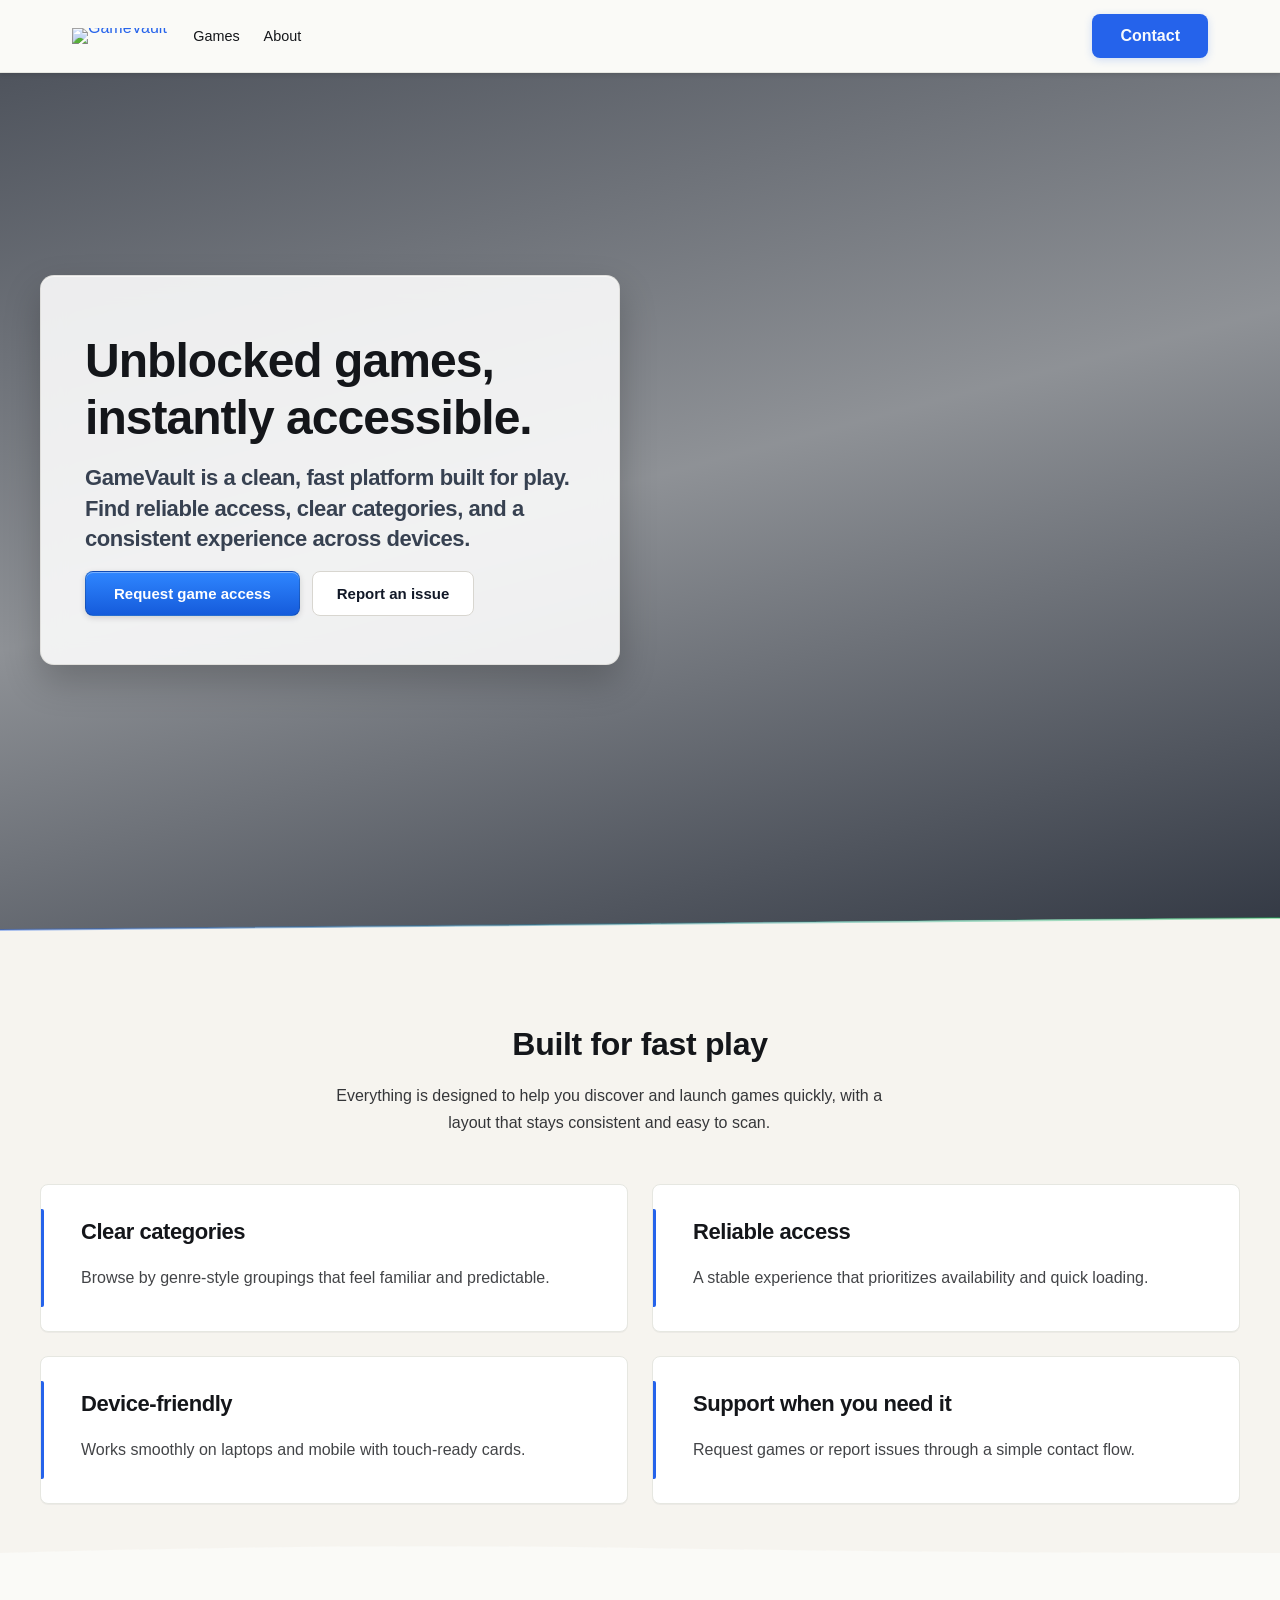
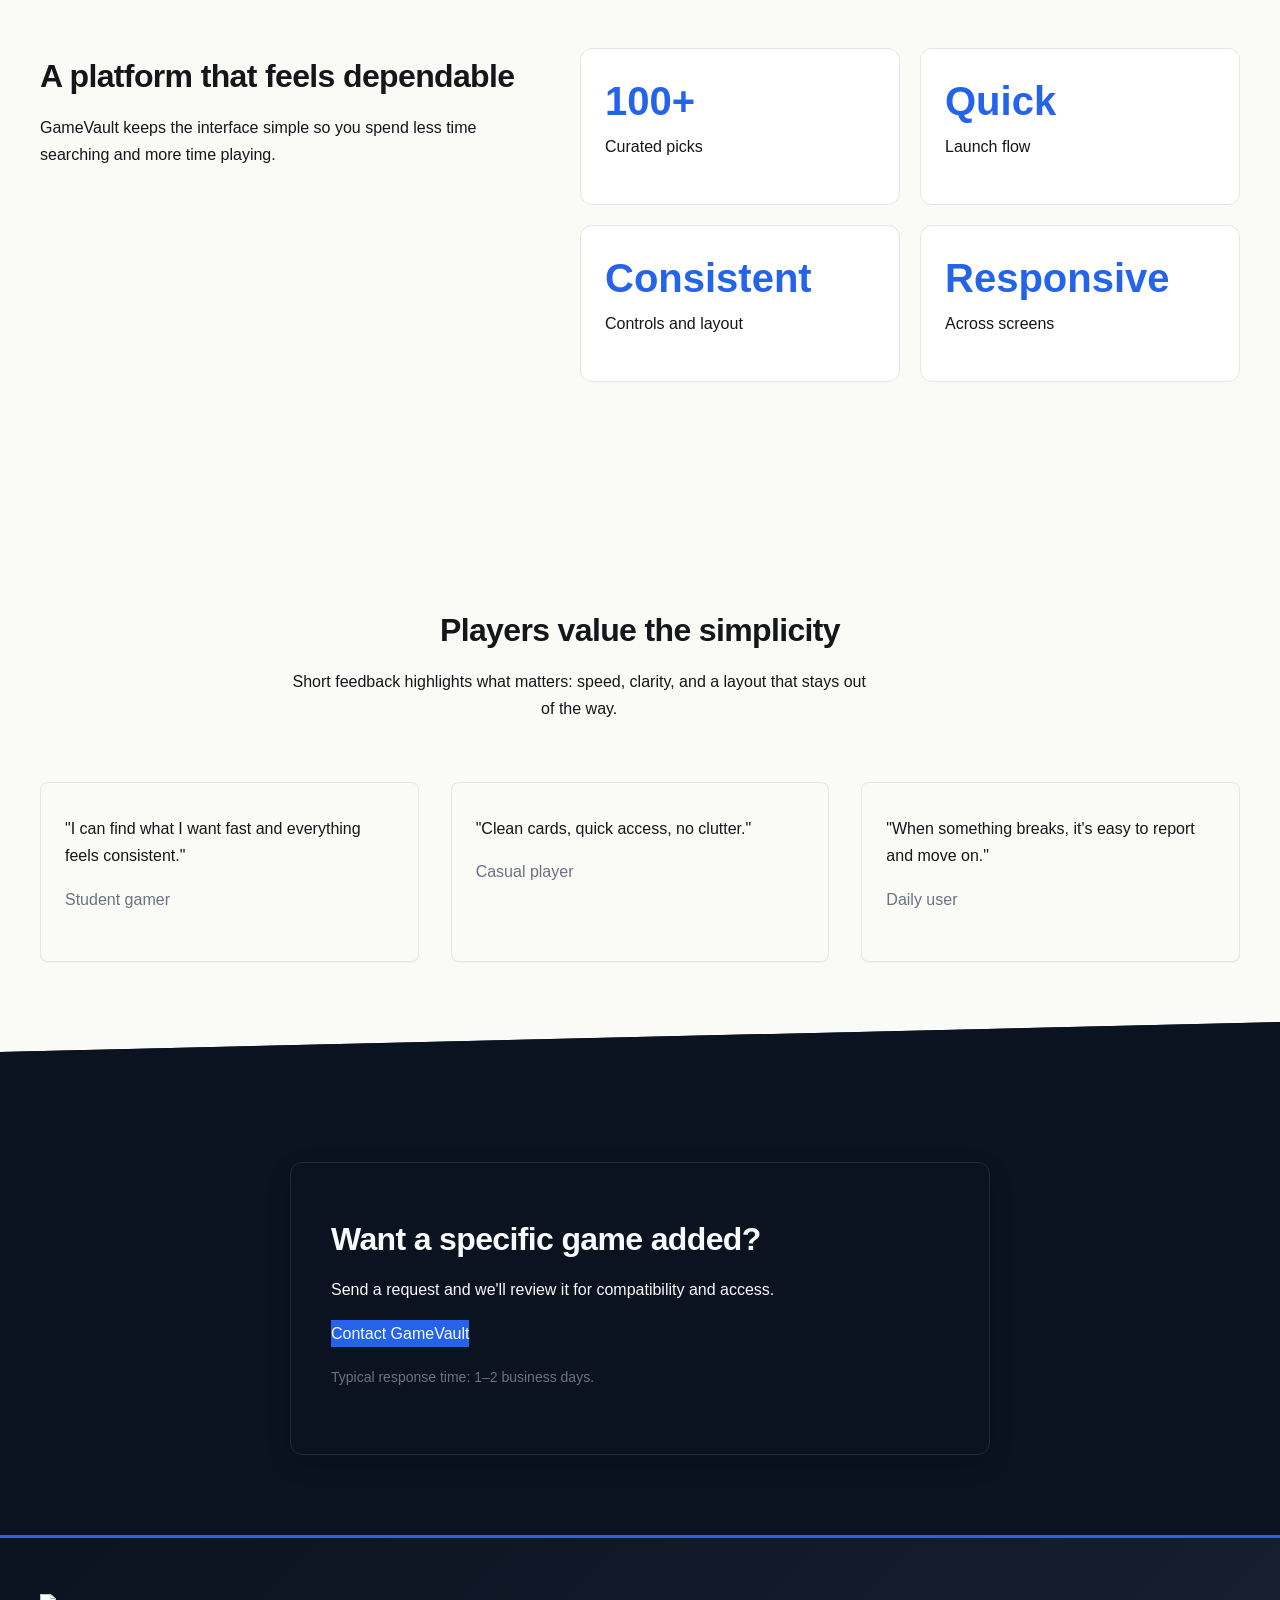
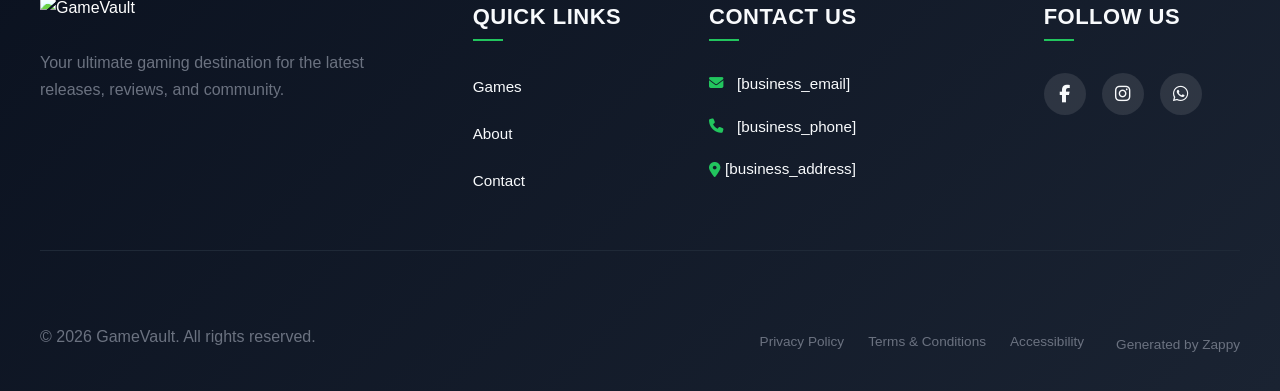
==== index.html @ 5659c23e "Background sync: Progressive GitHub Sync" ====
<!DOCTYPE html>
<html lang="en" dir="ltr">
<head>
    <meta charset="UTF-8">
    <meta name="viewport" content="width=device-width, initial-scale=1.0">
    <meta name="robots" content="index, follow">
    <title>Play Unblocked Games Instantly — GameVault</title>
    <meta name="description" content="GameVault delivers free online games you can play anywhere, anytime. No restrictions, no downloads—just pure gaming entertainment at your fingertips.">
    <meta name="keywords" content="unblocked games website, free online games, GameVault, online gaming platform, play games instantly">
    
    <!-- Favicons -->
    <link rel="icon" type="image/x-icon" href="/assets/favicon.ico">
    <link rel="icon" type="image/png" sizes="16x16" href="/assets/favicon-16x16.png">
    <link rel="icon" type="image/png" sizes="32x32" href="/assets/favicon-32x32.png">
    <link rel="icon" type="image/png" sizes="48x48" href="/assets/favicon-48x48.png">
    <link rel="icon" type="image/png" sizes="192x192" href="/assets/favicon-192x192.png">
    <link rel="icon" type="image/png" sizes="512x512" href="/assets/favicon-512x512.png">
    <link rel="apple-touch-icon" href="/assets/apple-touch-icon.png">
    <!-- Zappy Analytics -->
<script>
(function() {
  'use strict';
  
  // Configuration
  var config = {
    websiteId: '69342d5d-1fe4-4ef4-a650-7d16150453d5',
    apiUrl: 'https://api.zappy5.com/api/analytics/track',
    sessionDuration: 30 * 60 * 1000, // 30 minutes
    visitorDuration: 30 * 24 * 60 * 60 * 1000, // 30 days
    trackPageViews: true,
    trackClicks: true,
    trackFormSubmissions: true
  };
  
  // Generate or retrieve persistent visitor ID (30 days)
  function getVisitorId() {
    var visitorKey = 'zappy_visitor_' + config.websiteId;
    var visitor = null;
    
    try {
      visitor = localStorage.getItem(visitorKey);
      if (visitor) {
        var visitorData = JSON.parse(visitor);
        var now = Date.now();
        
        // Check if visitor ID is still valid (30 days)
        if (now - visitorData.created < config.visitorDuration) {
          // Update last seen timestamp
          visitorData.lastSeen = now;
          localStorage.setItem(visitorKey, JSON.stringify(visitorData));
          return visitorData.id;
        }
      }
    } catch (e) {
      console.warn('Zappy Analytics: LocalStorage not available');
    }
    
    // Generate new visitor ID
    var newVisitorId = 'zv_' + Date.now() + '_' + Math.random().toString(36).substr(2, 9);
    
    try {
      localStorage.setItem(visitorKey, JSON.stringify({
        id: newVisitorId,
        created: Date.now(),
        lastSeen: Date.now()
      }));
    } catch (e) {
      // Continue without local storage
    }
    
    return newVisitorId;
  }
  
  // Generate or retrieve session ID (30 minutes)
  function getSessionId() {
    var sessionKey = 'zappy_session_' + config.websiteId;
    var session = null;
    
    try {
      session = sessionStorage.getItem(sessionKey);
      if (session) {
        var sessionData = JSON.parse(session);
        var now = Date.now();
        
        // Check if session is still valid
        if (now - sessionData.timestamp < config.sessionDuration) {
          // Update timestamp
          sessionData.timestamp = now;
          sessionStorage.setItem(sessionKey, JSON.stringify(sessionData));
          return sessionData.id;
        }
      }
    } catch (e) {
      console.warn('Zappy Analytics: SessionStorage not available');
    }
    
    // Generate new session ID
    var newSessionId = 'zs_' + Date.now() + '_' + Math.random().toString(36).substr(2, 9);
    
    try {
      sessionStorage.setItem(sessionKey, JSON.stringify({
        id: newSessionId,
        timestamp: Date.now()
      }));
    } catch (e) {
      // Continue without session storage
    }
    
    return newSessionId;
  }
  
  var visitorId = getVisitorId();
  var sessionId = getSessionId();
  
  // Track an event
  function trackEvent(eventType, data) {
    data = data || {};
    
    var eventData = {
      website_id: config.websiteId,
      event_type: eventType,
      page_path: window.location.pathname,
      referrer: document.referrer || 'direct',
      visitor_id: visitorId,
      session_id: sessionId,
      metadata: data
    };
    
    // Use sendBeacon if available (better for page unload events)
    if (navigator.sendBeacon) {
      var blob = new Blob([JSON.stringify(eventData)], { type: 'application/json' });
      navigator.sendBeacon(config.apiUrl, blob);
    } else {
      // Fallback to fetch
      fetch(config.apiUrl, {
        method: 'POST',
        headers: {
          'Content-Type': 'application/json'
        },
        body: JSON.stringify(eventData),
        keepalive: true
      }).catch(function(error) {
        console.warn('Zappy Analytics: Failed to track event', error);
      });
    }
  }
  
  // Track page view
  if (config.trackPageViews) {
    trackEvent('pageview', {
      title: document.title,
      url: window.location.href
    });
  }
  
  // Track clicks on important elements
  if (config.trackClicks) {
    document.addEventListener('click', function(e) {
      var target = e.target;
      
      // Track button clicks (counted as actions)
      if (target.tagName === 'BUTTON' || target.closest('button')) {
        var button = target.tagName === 'BUTTON' ? target : target.closest('button');
        trackEvent('click', {
          element: 'button',
          text: button.textContent.trim().substring(0, 100),
          id: button.id || null,
          class: button.className || null
        });
      }
      
      // Track link clicks (navigation - not counted as actions)
      else if (target.tagName === 'A' || target.closest('a')) {
        var link = target.tagName === 'A' ? target : target.closest('a');
        trackEvent('navigation', {
          element: 'link',
          text: link.textContent.trim().substring(0, 100),
          href: link.href,
          external: link.hostname !== window.location.hostname
        });
      }
    }, true);
  }
  
  // Track form submissions
  if (config.trackFormSubmissions) {
    document.addEventListener('submit', function(e) {
      var form = e.target;
      
      trackEvent('form_submit', {
        form_id: form.id || null,
        form_name: form.name || null,
        form_action: form.action || null,
        form_method: form.method || 'GET'
      });
    }, true);
  }
  
  // Track time on page (send on page unload)
  var pageLoadTime = Date.now();
  
  window.addEventListener('beforeunload', function() {
    var timeOnPage = Math.floor((Date.now() - pageLoadTime) / 1000); // in seconds
    
    trackEvent('page_unload', {
      time_on_page: timeOnPage,
      page_path: window.location.pathname
    });
  });
  
  // Expose tracking function globally for custom events
  window.zappyAnalytics = {
    track: trackEvent,
    getVisitorId: function() { return visitorId; },
    getSessionId: function() { return sessionId; }
  };
  
})();
</script>
<!-- End Zappy Analytics -->
    <meta property="og:title" content="Play Unblocked Games Instantly — GameVault">
  <meta property="og:description" content="GameVault delivers free online games you can play anywhere, anytime. No restrictions, no downloads—just pure gaming entertainment at your fingertips.">
  <meta property="og:type" content="website">
  <meta property="og:locale" content="en_US">
  
  <meta name="twitter:card" content="summary_large_image">
  <meta name="twitter:title" content="Play Unblocked Games Instantly — GameVault">
  <meta name="twitter:description" content="GameVault delivers free online games you can play anywhere, anytime. No restrictions, no downloads—just pure gaming entertainment at your fingertips.">
  
  <link rel="stylesheet" href="https://cdnjs.cloudflare.com/ajax/libs/font-awesome/6.4.0/css/all.min.css">

    <!-- Favicons -->
    <link rel="icon" type="image/x-icon" href="/assets/favicon.ico">
    <link rel="icon" type="image/png" sizes="16x16" href="/assets/favicon-16x16.png">
    <link rel="icon" type="image/png" sizes="32x32" href="/assets/favicon-32x32.png">
    <link rel="icon" type="image/png" sizes="48x48" href="/assets/favicon-48x48.png">
    <link rel="icon" type="image/png" sizes="192x192" href="/assets/favicon-192x192.png">
    <link rel="icon" type="image/png" sizes="512x512" href="/assets/favicon-512x512.png">
    <link rel="apple-touch-icon" href="/assets/apple-touch-icon.png">
    <!-- Cookie Consent -->
    <link rel="stylesheet" href="https://cdn.jsdelivr.net/npm/vanilla-cookieconsent@3/dist/cookieconsent.css">
    <script src="https://cdn.jsdelivr.net/npm/vanilla-cookieconsent@3/dist/cookieconsent.umd.js"></script>
    <!-- Mickidum Accessibility Toolbar -->
    <script src="https://cdn.jsdelivr.net/gh/mickidum/acc_toolbar/acctoolbar/acctoolbar.min.js"></script>
    <link rel="stylesheet" href="/styles.css">

    <style id="zappy-dropdown-submenu-styles">
      /* ========== DESKTOP DROPDOWN SUBMENU STYLES ========== */
      /* Base styles for dropdown submenus - parent must be positioned */
      .nav-menu li:has(.sub-menu), nav li:has(.sub-menu), .navbar li:has(.sub-menu), #navMenu li:has(.sub-menu) { position: relative; }
      /* Submenu base - hidden by default */
      .nav-menu .sub-menu, nav .sub-menu, .navbar .sub-menu, #navMenu .sub-menu { display: block !important; position: absolute !important; top: 100%; left: 0; min-width: 220px; background: white; border-radius: 8px; box-shadow: 0 8px 25px rgba(0,0,0,0.15); padding: 8px 0; opacity: 0; visibility: hidden; transform: translateY(10px); transition: all 0.3s ease; z-index: 1000; list-style: none; pointer-events: none; }
      /* CRITICAL: Desktop hover styles to show dropdown */
      .nav-menu li:hover > .sub-menu, nav li:hover > .sub-menu, .navbar li:hover > .sub-menu, #navMenu li:hover > .sub-menu { opacity: 1 !important; visibility: visible !important; transform: translateY(0) !important; pointer-events: auto !important; }
      /* Submenu item styling */
      .sub-menu li { list-style: none; margin: 0; padding: 0; }
      .sub-menu a { display: block !important; padding: 10px 16px !important; color: #333 !important; font-weight: 500; text-decoration: none; white-space: nowrap; transition: background-color 0.2s; }
      .sub-menu a:hover { background-color: #f5f5f5; }
      /* RTL (Hebrew/Arabic) dropdown positioning */
      [dir="rtl"] .nav-menu .sub-menu, [dir="rtl"] nav .sub-menu, [dir="rtl"] .navbar .sub-menu, html[lang="he"] .nav-menu .sub-menu, html[lang="he"] nav .sub-menu, html[lang="he"] .navbar .sub-menu, html[lang="ar"] .nav-menu .sub-menu, html[lang="ar"] nav .sub-menu, html[lang="ar"] .navbar .sub-menu { left: auto !important; right: 0 !important; }
      /* Hide empty dropdown menus */
      .sub-menu:empty, .sub-menu:not(:has(li:not(.zappy-hidden-menu-item))), .sub-menu:not(:has(li)) { display: none !important; opacity: 0 !important; visibility: hidden !important; pointer-events: none !important; }
      /* Desktop: show submenu on Menu Group hover */
      li:has(.menu-group-title):hover > .sub-menu { opacity: 1 !important; visibility: visible !important; transform: translateY(0) !important; pointer-events: auto !important; }
      /* Menu Group title styling */
      .nav-menu > li > .menu-group-title, #navMenu > li > .menu-group-title { display: inline-block; padding: 0.5rem 1rem; cursor: default; user-select: none; }
      
      /* ========== MOBILE SUBMENU STYLES ========== */
      @media (max-width: 768px) {
        .nav-menu .sub-menu, nav .sub-menu, .navbar .sub-menu, #navMenu .sub-menu { position: static !important; transform: none !important; box-shadow: none !important; background: transparent !important; max-height: 0; overflow: hidden; opacity: 0; visibility: hidden; transition: max-height 0.3s ease, opacity 0.3s ease; padding: 0 !important; border-radius: 0 !important; }
        .sub-menu.mobile-expanded { max-height: 500px !important; opacity: 1 !important; visibility: visible !important; padding: 8px 0 8px 16px !important; }
        [dir="rtl"] .sub-menu.mobile-expanded, html[lang="he"] .sub-menu.mobile-expanded { padding: 8px 16px 8px 0 !important; }
        /* Disable hover behavior on mobile */
        .nav-menu li:hover > .sub-menu, nav li:hover > .sub-menu, .navbar li:hover > .sub-menu, #navMenu li:hover > .sub-menu { opacity: 0; visibility: hidden; pointer-events: none; }
        .nav-menu li > .sub-menu.mobile-expanded, nav li > .sub-menu.mobile-expanded, .navbar li > .sub-menu.mobile-expanded, #navMenu li > .sub-menu.mobile-expanded { opacity: 1 !important; visibility: visible !important; pointer-events: auto !important; }
        .nav-menu li:has(.sub-menu), nav li:has(.sub-menu), .navbar li:has(.sub-menu), #navMenu li:has(.sub-menu) { display: flex !important; flex-wrap: wrap !important; align-items: center !important; position: relative !important; min-height: 44px !important; }
        .nav-menu li:has(.sub-menu) > a, nav li:has(.sub-menu) > a, .navbar li:has(.sub-menu) > a, #navMenu li:has(.sub-menu) > a { flex: 1 !important; min-width: 0 !important; }
        .nav-menu li:has(.sub-menu) > .menu-group-title, nav li:has(.sub-menu) > .menu-group-title, .navbar li:has(.sub-menu) > .menu-group-title, #navMenu li:has(.sub-menu) > .menu-group-title { flex: 1 !important; min-width: 0 !important; padding: 0 !important; line-height: inherit !important; }
        .nav-menu li:has(.sub-menu) > .sub-menu, nav li:has(.sub-menu) > .sub-menu, .navbar li:has(.sub-menu) > .sub-menu, #navMenu li:has(.sub-menu) > .sub-menu { flex-basis: 100% !important; width: 100% !important; }
        .nav-menu li:has(.sub-menu) > a [class*="chevron"], .nav-menu li:has(.sub-menu) > a [class*="arrow"], .nav-menu li:has(.sub-menu) > a .fa-chevron-down, .nav-menu li:has(.sub-menu) > a .fa-angle-down, nav li:has(.sub-menu) > a [class*="chevron"], nav li:has(.sub-menu) > a [class*="arrow"], #navMenu li:has(.sub-menu) > a [class*="chevron"], #navMenu li:has(.sub-menu) > a [class*="arrow"] { display: none !important; visibility: hidden !important; }
        .mobile-submenu-toggle { display: flex !important; align-items: center !important; justify-content: center !important; width: 44px !important; height: auto !important; background: transparent !important; border: none !important; cursor: pointer !important; color: var(--text-dark) !important; position: static !important; flex-shrink: 0 !important; align-self: stretch !important; z-index: 2 !important; padding: 0 !important; margin: 0 !important; }
        .mobile-submenu-toggle::after { content: '' !important; width: 0 !important; height: 0 !important; border-left: 6px solid transparent !important; border-right: 6px solid transparent !important; border-top: 7px solid currentColor !important; transition: transform 0.3s ease !important; }
        .mobile-submenu-toggle.expanded::after { transform: rotate(180deg) !important; }
        .sub-menu a { padding: 10px 0 !important; display: block !important; color: var(--text-dark) !important; }
        .navbar .sub-menu li a, nav.navbar .sub-menu li a, .zappy-products-dropdown .sub-menu a { color: var(--text-dark) !important; }
      }
      @media (min-width: 769px) { .mobile-submenu-toggle { display: none !important; } }
    </style>

    <style id="zappy-widget-visibility">
      #mic-access-tool-general-button, .mic-access-tool-general-button,
      #mic-init-access-tool .mic-access-tool-general-button, #mic-init-access-tool #mic-access-tool-general-button,
      ._access-icon, #mic-access-tool-box, .mic-access-tool-box,
      #mic-init-access-tool #mic-access-tool-box, div[id*="mic-access-tool-box"], ._access-menu {
        display: none !important; visibility: hidden !important; opacity: 0 !important; pointer-events: none !important;
      }
    </style>
</head>
<body>

  <nav class="navbar">
  <button class="mobile-toggle" id="mobileToggle" aria-label="Menu">
    <svg class="hamburger-icon" width="24" height="24" viewbox="0 0 24 24" fill="none">
      <path d="M3 12h18M3 6h18M3 18h18" stroke="currentColor" stroke-width="2" stroke-linecap="round"></path>
    </svg>
    <svg class="close-icon" width="24" height="24" viewbox="0 0 24 24" fill="none" style="display:none;">
      <path d="M18 6L6 18M6 6l12 12" stroke="currentColor" stroke-width="2" stroke-linecap="round"></path>
    </svg>
  </button>
  
  <button class="phone-header-btn" aria-label="Call">
    <svg width="20" height="20" viewbox="0 0 24 24" fill="currentColor">
      <path d="M22 16.92v3a2 2 0 0 1-2.18 2 19.79 19.79 0 0 1-8.63-3.07 19.5 19.5 0 0 1-6-6 19.79 19.79 0 0 1-3.07-8.67A2 2 0 0 1 4.11 2h3a2 2 0 0 1 2 1.72 12.84 12.84 0 0 0 .7 2.81 2 2 0 0 1-.45 2.11L8.09 9.91a16 16 0 0 0 6 6l1.27-1.27a2 2 0 0 1 2.11-.45 12.84 12.84 0 0 0 2.81.7A2 2 0 0 1 22 16.92z"></path>
    </svg>
  </button>
  
  <div class="nav-container">
    <div class="nav-brand">
      <a href="/" class="logo-link">
        <img src="/assets/gamevault-gaming-logo.webp" alt="GameVault" class="logo">
      </a>
    </div>
    
    <ul class="nav-menu" id="navMenu"><li><a href="/games">Games</a></li><li><a href="/about">About</a></li></ul>
    
    <div class="nav-cta-container">
      <a href="/contact" class="nav-cta-btn">Contact</a>
    </div>
  </div>
</nav>
  
  <main>
    <section class="home-hero-section" data-layout-spec="Home-Hero" data-hero-type="fullscreen-scrim">
  <img data-hero-bg="true" data-placeholder="home-hero-bg" data-context="Dynamic gaming environment showing multiple gaming screens with vibrant blue and green lighting effects, modern gaming setup with controllers and keyboards visible, energetic atmosphere suggesting instant accessibility and unblocked gameplay, professional gaming platform aesthetic with clean interface elements visible in background" width="1920" height="1080" src="/assets/site-home-hero-bg.webp" alt="GameVault unblocked games platform interface" class="hero-bg" data-preserve-bg="0">
  
  <div class="hero-scrim" aria-hidden="true"></div>
  
  <div class="hero-content">
    <div class="hero-overlay-card">
      <h1>Unblocked games, instantly accessible.</h1>
      <h3>GameVault is a clean, fast platform built for play. Find reliable access, clear categories, and a consistent experience across devices.</h3>
      <div class="hero-cta-row">
        <a href="/contact" class="btn-primary">Request game access</a>
        <a href="/contact" class="btn-secondary">Report an issue</a>
      </div>
    </div>
  </div>
  
  <div class="home-hero-divider-wrapper">
    <svg data-no-icon-edit="true" aria-hidden="true" viewbox="0 0 1200 60" preserveaspectratio="none" xmlns="http://www.w3.org/2000/svg">
      <defs>
        <linearGradient id="divider-highlight" x1="0%" y1="0%" x2="100%" y2="0%">
          <stop offset="0%" style="stop-color:rgba(37,99,235,0.4);stop-opacity:1"></stop>
          <stop offset="100%" style="stop-color:rgba(34,197,94,0.4);stop-opacity:1"></stop>
        </linearGradient>
      </defs>
      <path d="M0,60 L0,30 Q300,28 600,24 T1200,18 L1200,60 Z" fill="#F6F4EF"></path>
      <path d="M0,30 Q300,28 600,24 T1200,18" stroke="url(#divider-highlight)" stroke-width="2" fill="#F6F4EF"></path>
    </svg>
  </div>
</section>

<section class="home-benefits-section" data-layout-spec="Home-benefits">
  <div class="home-benefits-container">
    <div class="home-benefits-intro">
      <h2>Built for fast play</h2>
      <p>Everything is designed to help you discover and launch games quickly, with a layout that stays consistent and easy to scan.</p>
    </div>
    
    <div class="home-benefits-grid">
      <article class="home-benefits-card">
        <div class="home-benefits-card-accent"></div>
        <div class="home-benefits-card-content">
          <h3>Clear categories</h3>
          <p>Browse by genre-style groupings that feel familiar and predictable.</p>
        </div>
      </article>
      
      <article class="home-benefits-card">
        <div class="home-benefits-card-accent"></div>
        <div class="home-benefits-card-content">
          <h3>Reliable access</h3>
          <p>A stable experience that prioritizes availability and quick loading.</p>
        </div>
      </article>
      
      <article class="home-benefits-card">
        <div class="home-benefits-card-accent"></div>
        <div class="home-benefits-card-content">
          <h3>Device-friendly</h3>
          <p>Works smoothly on laptops and mobile with touch-ready cards.</p>
        </div>
      </article>
      
      <article class="home-benefits-card">
        <div class="home-benefits-card-accent"></div>
        <div class="home-benefits-card-content">
          <h3>Support when you need it</h3>
          <p>Request games or report issues through a simple contact flow.</p>
        </div>
      </article>
    </div>
  </div>
  
  <div class="home-benefits-divider-wrapper">
    <svg data-no-icon-edit="true" aria-hidden="true" viewbox="0 0 1200 40" preserveaspectratio="none" xmlns="http://www.w3.org/2000/svg">
      <path d="M0,40 L0,25 Q300,15 600,20 T1200,25 L1200,40 Z" fill="var(--bg-light)"></path>
    </svg>
  </div>
</section>

<section class="home-stats-section" data-layout-spec="Home-stats">
  <div class="home-stats-container">
    <div class="home-stats-content-wrapper">
      <div class="home-stats-text-block">
        <h2>A platform that feels dependable</h2>
        <p>GameVault keeps the interface simple so you spend less time searching and more time playing.</p>
      </div>
      <div class="home-stats-grid">
        <div class="home-stats-tile">
          <div class="home-stats-number">100+</div>
          <p class="home-stats-descriptor">Curated picks</p>
        </div>
        <div class="home-stats-tile">
          <div class="home-stats-number">Quick</div>
          <p class="home-stats-descriptor">Launch flow</p>
        </div>
        <div class="home-stats-tile">
          <div class="home-stats-number">Consistent</div>
          <p class="home-stats-descriptor">Controls and layout</p>
        </div>
        <div class="home-stats-tile">
          <div class="home-stats-number">Responsive</div>
          <p class="home-stats-descriptor">Across screens</p>
        </div>
      </div>
    </div>
  </div>
  <div class="home-stats-divider-wrapper">
    <svg data-no-icon-edit="true" aria-hidden="true" viewbox="0 0 1200 60" preserveaspectratio="none" xmlns="http://www.w3.org/2000/svg">
      <path d="M0,60 L0,30 L150,30 L150,20 L300,20 L300,10 L450,10 L450,0 L600,0 L600,10 L750,10 L750,20 L900,20 L900,30 L1050,30 L1050,40 L1200,40 L1200,60 Z" fill="var(--bg-light)"></path>
    </svg>
  </div>
</section>

<section class="home-testimonials-section" data-layout-spec="Home-testimonials">
  <div class="home-testimonials-container">
    <div class="home-testimonials-intro">
      <h2>Players value the simplicity</h2>
      <p>Short feedback highlights what matters: speed, clarity, and a layout that stays out of the way.</p>
    </div>
    <div class="home-testimonials-grid">
      <article class="home-testimonials-card">
        <p class="home-testimonials-quote">"I can find what I want fast and everything feels consistent."</p>
        <p class="home-testimonials-attribution">Student gamer</p>
      </article>
      <article class="home-testimonials-card">
        <p class="home-testimonials-quote">"Clean cards, quick access, no clutter."</p>
        <p class="home-testimonials-attribution">Casual player</p>
      </article>
      <article class="home-testimonials-card">
        <p class="home-testimonials-quote">"When something breaks, it's easy to report and move on."</p>
        <p class="home-testimonials-attribution">Daily user</p>
      </article>
    </div>
  </div>
  <div class="home-testimonials-divider-wrapper">
    <svg data-no-icon-edit="true" aria-hidden="true" viewbox="0 0 1200 60" preserveaspectratio="none" xmlns="http://www.w3.org/2000/svg">
      <defs>
        <linearGradient id="testimonials-fade" x1="0%" y1="0%" x2="0%" y2="100%">
          <stop offset="0%" style="stop-color:var(--bg-light);stop-opacity:1"></stop>
          <stop offset="100%" style="stop-color:var(--bg-light);stop-opacity:0.4"></stop>
        </linearGradient>
      </defs>
      <path d="M0,60 L0,30 L1200,0 L1200,60 Z" fill="var(--bg-dark)"></path>
      <path d="M0,60 L0,30 L1200,0 L1200,60 Z" fill="var(--bg-dark)"></path>
    </svg>
  </div>
</section>

<section class="home-cta-section" data-layout-spec="Home-cta">
  <div class="home-cta-container">
    <div class="home-cta-panel">
      <h2>Want a specific game added?</h2>
      <p>Send a request and we'll review it for compatibility and access.</p>
      <a href="/contact" class="btn-primary home-cta-button">Contact GameVault</a>
      <p class="home-cta-response-time"><small>Typical response time: 1–2 business days.</small></p>
    </div>
  </div>
</section>
  </main>
  
  <footer class="site-footer"><div class="footer-container"><div class="footer-top"><div class="footer-column footer-brand"><img src="/assets/gamevault-gaming-logo.webp" alt="GameVault" class="logo"><p class="footer-tagline">Your ultimate gaming destination for the latest releases, reviews, and community.</p></div><div class="footer-column footer-links"><h3 class="footer-heading">Quick Links</h3><ul class="footer-nav"><li><a href="/games">Games</a></li><li><a href="/about">About</a></li><li><a href="/contact">Contact</a></li></ul></div><div class="footer-column footer-contact"><h3 class="footer-heading">Contact Us</h3><ul class="contact-list"><li><i class="fas fa-envelope"></i><a href="mailto:[business_email]">[business_email]</a></li><li><i class="fas fa-phone"></i><a href="tel:[business_phone]">[business_phone]</a></li><li><a href="/"><i class="fas fa-map-marker-alt"></i><span>[business_address]</span></a></li></ul></div><div class="footer-column footer-social"><h3 class="footer-heading">Follow Us</h3><div class="social-links"><a href="[facebook_handle]" aria-label="Facebook"><i class="fab fa-facebook-f"></i></a><a href="[instagram_handle]" aria-label="Instagram"><i class="fab fa-instagram"></i></a><a href="[whatsapp_handle]" aria-label="WhatsApp"><i class="fab fa-whatsapp"></i></a></div></div></div><div class="footer-bottom"><div class="footer-bottom-left"><p class="copyright">© 2026 GameVault. All rights reserved.</p></div><div class="footer-bottom-right"><ul class="legal-links"><li><a href="/privacy">Privacy Policy</a></li><li><a href="/terms">Terms &amp; Conditions</a></li><li><a href="/accessibility">Accessibility</a></li></ul><a href="https://zappy5.com" target="_blank" class="zappy-attribution">Generated by Zappy</a></div></div></div></footer>
  
  <a href="https://wa.me/[whatsapp_handle]" class="whatsapp-float" aria-label="WhatsApp">
    <i class="fab fa-whatsapp"></i>
  </a>
  
  <div data-integration="accessibility:toolbar"></div>

    <script src="/script.js"></script>

    <script id="zappy-mobile-submenu-script">
    (function() {
      function initMobileSubmenuToggles() {
        if (window.innerWidth > 768) {
          document.querySelectorAll('.mobile-submenu-toggle').forEach(function(btn) { btn.remove(); });
          document.querySelectorAll('.sub-menu.mobile-expanded').forEach(function(menu) { menu.classList.remove('mobile-expanded'); });
          return;
        }
        var items = document.querySelectorAll('.nav-menu li:has(.sub-menu), nav li:has(.sub-menu), .navbar li:has(.sub-menu), #navMenu li:has(.sub-menu)');
        items.forEach(function(li) {
          if (li.querySelector('.mobile-submenu-toggle')) return;
          var submenu = li.querySelector('.sub-menu');
          var parentLink = li.querySelector(':scope > a');
          if (!submenu || !parentLink) return;
          var toggleBtn = document.createElement('button');
          toggleBtn.className = 'mobile-submenu-toggle';
          toggleBtn.setAttribute('aria-label', 'Toggle submenu');
          toggleBtn.setAttribute('type', 'button');
          parentLink.insertAdjacentElement('afterend', toggleBtn);
          toggleBtn.addEventListener('click', function(e) {
            e.preventDefault(); e.stopPropagation();
            document.querySelectorAll('.sub-menu.mobile-expanded').forEach(function(menu) {
              if (menu !== submenu) { menu.classList.remove('mobile-expanded'); var t = menu.parentElement.querySelector('.mobile-submenu-toggle'); if(t) t.classList.remove('expanded'); }
            });
            submenu.classList.toggle('mobile-expanded');
            toggleBtn.classList.toggle('expanded');
          });
        });
      }
      if (document.readyState === 'loading') { document.addEventListener('DOMContentLoaded', initMobileSubmenuToggles); }
      else { initMobileSubmenuToggles(); }
      var resizeTimer; window.addEventListener('resize', function() { clearTimeout(resizeTimer); resizeTimer = setTimeout(initMobileSubmenuToggles, 250); });
      // Re-initialize when mobile menu becomes visible (MutationObserver)
      var observer = new MutationObserver(function(mutations) {
        mutations.forEach(function(mutation) {
          if (mutation.type === 'attributes') {
            var target = mutation.target;
            if (target.classList && (target.classList.contains('active') || target.classList.contains('open'))) {
              setTimeout(initMobileSubmenuToggles, 100);
            }
          }
        });
      });
      setTimeout(function() {
        document.querySelectorAll('.mobile-menu, .nav-menu, #navMenu, nav').forEach(function(menu) {
          observer.observe(menu, { attributes: true, attributeFilter: ['class', 'style'] });
        });
      }, 500);
    })();
    </script>
</body>
</html>
---- styles.css ----
/* Self-hosted fonts (Inter + Rubik for multi-language support) */

/* Inter font (English / LTR languages) */
@font-face {
  font-family: 'Inter';
  font-style: normal;
  font-weight: 400;
  font-display: swap;
  src: url('assets/fonts/Inter-Regular.woff2') format('woff2');
}

@font-face {
  font-family: 'Inter';
  font-style: normal;
  font-weight: 500;
  font-display: swap;
  src: url('assets/fonts/Inter-Medium.woff2') format('woff2');
}

@font-face {
  font-family: 'Inter';
  font-style: normal;
  font-weight: 600;
  font-display: swap;
  src: url('assets/fonts/Inter-SemiBold.woff2') format('woff2');
}

@font-face {
  font-family: 'Inter';
  font-style: normal;
  font-weight: 700;
  font-display: swap;
  src: url('assets/fonts/Inter-Bold.woff2') format('woff2');
}

/* Rubik font (Hebrew / RTL languages) */
@font-face {
  font-family: 'Rubik';
  font-style: normal;
  font-weight: 400;
  font-display: swap;
  src: url('assets/fonts/Rubik-Regular.woff2') format('woff2');
}

@font-face {
  font-family: 'Rubik';
  font-style: normal;
  font-weight: 500;
  font-display: swap;
  src: url('assets/fonts/Rubik-Medium.woff2') format('woff2');
}

@font-face {
  font-family: 'Rubik';
  font-style: normal;
  font-weight: 600;
  font-display: swap;
  src: url('assets/fonts/Rubik-SemiBold.woff2') format('woff2');
}

@font-face {
  font-family: 'Rubik';
  font-style: normal;
  font-weight: 700;
  font-display: swap;
  src: url('assets/fonts/Rubik-Bold.woff2') format('woff2');
}


/* Self-hosted fonts (Inter + Rubik for multi-language support) */

/* Inter font (English / LTR languages) */
@font-face {
  font-family: 'Inter';
  font-style: normal;
  font-weight: 400;
  font-display: swap;
  src: url('assets/fonts/Inter-Regular.woff2') format('woff2');
}

@font-face {
  font-family: 'Inter';
  font-style: normal;
  font-weight: 500;
  font-display: swap;
  src: url('assets/fonts/Inter-Medium.woff2') format('woff2');
}

@font-face {
  font-family: 'Inter';
  font-style: normal;
  font-weight: 600;
  font-display: swap;
  src: url('assets/fonts/Inter-SemiBold.woff2') format('woff2');
}

@font-face {
  font-family: 'Inter';
  font-style: normal;
  font-weight: 700;
  font-display: swap;
  src: url('assets/fonts/Inter-Bold.woff2') format('woff2');
}

/* Rubik font (Hebrew / RTL languages) */
@font-face {
  font-family: 'Rubik';
  font-style: normal;
  font-weight: 400;
  font-display: swap;
  src: url('assets/fonts/Rubik-Regular.woff2') format('woff2');
}

@font-face {
  font-family: 'Rubik';
  font-style: normal;
  font-weight: 500;
  font-display: swap;
  src: url('assets/fonts/Rubik-Medium.woff2') format('woff2');
}

@font-face {
  font-family: 'Rubik';
  font-style: normal;
  font-weight: 600;
  font-display: swap;
  src: url('assets/fonts/Rubik-SemiBold.woff2') format('woff2');
}

@font-face {
  font-family: 'Rubik';
  font-style: normal;
  font-weight: 700;
  font-display: swap;
  src: url('assets/fonts/Rubik-Bold.woff2') format('woff2');
}
:root {
  --primary: #2563EB;
  --secondary: #6B7280;
  --accent: #22C55E;
  --bg-light: #FAFAF7;
  --bg-dark: #0B1220;
  --text-dark: #14161A;
  --text-light: #F8FAFC;
  --text-muted: #6B7280;
  --border-light: #E6E7E1;
  --border-dark: #1F2937;
  --nav-bg: #FAFAF7;
  --nav-text: #14161A;
  --nav-text-hover: #2563EB;
  
  --gradient-primary: linear-gradient(180deg, #2F86FF 0%, #155BDB 100%);
  --gradient-goldShine: linear-gradient(90deg, rgba(255,255,255,0) 0%, rgba(255,255,255,0.55) 50%, rgba(255,255,255,0) 100%);
  --gradient-secondary: linear-gradient(180deg, #23D2FF 0%, #0096D6 100%);
  --gradient-goldAccent: linear-gradient(180deg, #FFE08A 0%, #FFB000 100%);
  --gradient-darkSection: linear-gradient(180deg, #0F172A 0%, #0B1220 100%);
  --gradient-overlayDark: linear-gradient(180deg, rgba(0,0,0,0.0) 0%, rgba(0,0,0,0.35) 100%);
  --gradient-lightSection: linear-gradient(180deg, #FFFFFF 0%, #F3F1EC 100%);
  --gradient-overlayLight: linear-gradient(180deg, rgba(255,255,255,0.75) 0%, rgba(255,255,255,0.9) 100%);
  
  --font-heading: Inter, ui-sans-serif, system-ui, -apple-system, Segoe UI, Roboto, Helvetica, Arial, sans-serif;
  --font-body: Inter, ui-sans-serif, system-ui, -apple-system, Segoe UI, Roboto, Helvetica, Arial, sans-serif;
}

* {
  margin: 0;
  padding: 0;
  box-sizing: border-box;
}

*::before,
*::after {
  box-sizing: border-box;
}

html {
  font-size: 16px !important;
  -webkit-font-smoothing: antialiased;
  -moz-osx-font-smoothing: grayscale;
  scroll-behavior: smooth;
}

body {
  font-family: 'Inter', sans-serif;
  font-size: 16px !important;
  line-height: 1.7 !important;
  color: var(--text-dark);
  background-color: var(--bg-light);
  direction: ltr;
}

h1, h2, h3, h4, h5, h6 {
  font-family: 'Inter', sans-serif;
  color: var(--text-dark);
  letter-spacing: -0.02em;
}

h1 {
  font-size: 48px !important;
  font-weight: 700 !important;
  line-height: 1.2 !important;
  margin-bottom: 1rem !important;
  margin-top: 0.5rem !important;
}

h2 {
  font-size: 32px !important;
  font-weight: 600 !important;
  line-height: 1.3 !important;
  margin-bottom: 1rem !important;
  margin-top: 0.5rem !important;
}

h3 {
  font-size: 22px !important;
  font-weight: 600 !important;
  line-height: 1.4 !important;
  margin-bottom: 1rem !important;
  margin-top: 0.5rem !important;
}

h4 {
  font-size: 18px;
  font-weight: 600;
  line-height: 1.5;
  margin-bottom: 0.75rem;
}

h5 {
  font-size: 16px;
  font-weight: 600;
  line-height: 1.5;
  margin-bottom: 0.5rem;
}

h6 {
  font-size: 14px;
  font-weight: 600;
  line-height: 1.5;
  margin-bottom: 0.5rem;
}

p {
  font-size: 16px !important;
  font-weight: 400 !important;
  line-height: 1.7 !important;
  margin-bottom: 1rem !important;
  max-width: 65ch;
}

small,
.small-text {
  font-size: 14px !important;
  font-weight: 400 !important;
  line-height: 1.6 !important;
}

a {
  color: var(--primary);
  text-decoration: none;
  transition: color 0.3s ease;
}

a:hover {
  color: #155BDB;
  text-decoration: underline;
}

ul, ol {
  margin-bottom: 1rem;
  padding-left: 1.5rem;
}

li {
  margin-bottom: 0.5rem;
  line-height: 1.7;
}

img {
  max-width: 100%;
  height: auto;
  display: block;
}

button {
  font-family: 'Inter', sans-serif;
  cursor: pointer;
  border: none;
  outline: none;
}

input,
textarea,
select {
  font-family: 'Inter', sans-serif;
  font-size: 16px;
}

.container {
  width: 100%;
  max-width: 1200px;
  margin: 0 auto;
  padding: 0 1.5rem;
}

.container-fluid {
  width: 100%;
  padding: 0 1.5rem;
}

.btn {
  display: inline-block;
  padding: 0.75rem 1.5rem;
  font-size: 16px;
  font-weight: 600;
  text-align: center;
  text-decoration: none;
  border-radius: 0.5rem;
  transition: all 0.3s ease;
  cursor: pointer;
  border: none;
  line-height: 1.5;
}

.btn-primary {
  background: var(--primary);
  color: var(--text-light);
}

.btn-primary:hover {
  background: #155BDB;
  color: var(--text-light);
  text-decoration: none;
  transform: translateY(-2px);
  box-shadow: 0 4px 12px rgba(37, 99, 235, 0.3);
}

.btn-secondary {
  background: var(--secondary);
  color: var(--text-light);
}

.btn-secondary:hover {
  background: #4B5563;
  color: var(--text-light);
  text-decoration: none;
  transform: translateY(-2px);
  box-shadow: 0 4px 12px rgba(107, 114, 128, 0.3);
}

.btn-accent {
  background: var(--accent);
  color: var(--text-light);
}

.btn-accent:hover {
  background: #16A34A;
  color: var(--text-light);
  text-decoration: none;
  transform: translateY(-2px);
  box-shadow: 0 4px 12px rgba(34, 197, 94, 0.3);
}

.btn-outline {
  background: transparent;
  color: var(--primary);
  border: 2px solid var(--primary);
}

.btn-outline:hover {
  background: var(--primary);
  color: var(--text-light);
  text-decoration: none;
}

.text-center {
  text-align: center;
}

.text-left {
  text-align: left;
}

.text-right {
  text-align: right;
}

.text-muted {
  color: var(--text-muted);
}

.bg-light {
  background-color: var(--bg-light);
}

.bg-dark {
  background-color: var(--bg-dark);
  color: var(--text-light);
}

.bg-dark h1,
.bg-dark h2,
.bg-dark h3,
.bg-dark h4,
.bg-dark h5,
.bg-dark h6 {
  color: var(--text-light);
}

.bg-dark p {
  color: var(--text-light);
}

.section {
  padding: 4rem 0;
}

.section-lg {
  padding: 6rem 0;
}

.whatsapp-float {
  position: fixed;
  bottom: 20px;
  right: 20px;
  width: 60px;
  height: 60px;
  background: #25D366;
  color: white;
  border-radius: 50%;
  display: flex;
  align-items: center;
  justify-content: center;
  font-size: 30px;
  z-index: 999;
  box-shadow: 0 4px 12px rgba(0,0,0,0.15);
  text-decoration: none;
  transition: transform 0.3s, box-shadow 0.3s;
}

.whatsapp-float:hover {
  transform: scale(1.1);
  box-shadow: 0 6px 20px rgba(0,0,0,0.2);
  color: white;
  text-decoration: none;
}

@media (max-width: 1024px) {
  h1 {
    font-size: 36px !important;
  }
  
  h2 {
    font-size: 28px !important;
  }
  
  h3 {
    font-size: 20px !important;
  }
  
  p {
    font-size: 15px !important;
  }
  
  .container {
    padding: 0 1.25rem;
  }
  
  .section {
    padding: 3rem 0;
  }
  
  .section-lg {
    padding: 4rem 0;
  }
}

@media (max-width: 768px) {
  h1 {
    font-size: 28px !important;
    margin-bottom: 1rem !important;
    margin-top: 0.5rem !important;
  }
  
  h2 {
    font-size: 22px !important;
    margin-bottom: 1rem !important;
    margin-top: 0.5rem !important;
  }
  
  h3 {
    font-size: 18px !important;
    margin-bottom: 1rem !important;
    margin-top: 0.5rem !important;
  }
  
  p {
    font-size: 14px !important;
  }
  
  .container {
    padding: 0 1rem;
  }
  
  .btn {
    padding: 0.625rem 1.25rem;
    font-size: 14px;
  }
  
  .section {
    padding: 2rem 0;
  }
  
  .section-lg {
    padding: 3rem 0;
  }
  
  .whatsapp-float {
    bottom: 15px;
    right: 15px;
    width: 50px;
    height: 50px;
    font-size: 24px;
  }
}

@media (min-width: 769px) {
  .whatsapp-float {
    display: none !important;
  }
}

@media (max-width: 480px) {
  .container {
    padding: 0 0.875rem;
  }
}

/* Navbar Styles */
:root {
  --nav-bg: #FAFAF7;
  --nav-text: #14161A;
  --nav-text-hover: #2563EB;
  --primary: #2563EB;
  --secondary: #6B7280;
  --accent: #22C55E;
  --bg-light: #FAFAF7;
  --bg-dark: #0B1220;
  --text-dark: #14161A;
  --text-light: #F8FAFC;
  --text-muted: #6B7280;
  --border-light: #E6E7E1;
  --border-dark: #1F2937;
}

.navbar {
  position: sticky;
  top: 0;
  width: 100%;
  background: var(--nav-bg);
  border-bottom: 1px solid var(--border-light);
  z-index: 1000;
  box-shadow: 0 2px 8px rgba(0, 0, 0, 0.05);
}

.nav-container {
  max-width: 1200px;
  margin: 0 auto;
  padding: 0 24px;
  display: flex;
  align-items: center;
  justify-content: space-between;
  height: 72px;
}

.nav-brand {
  display: flex;
  align-items: center;
}

.logo-link {
  display: flex;
  align-items: center;
  text-decoration: none;
}

.logo {
  max-height: 40px;
  height: auto;
  width: auto;
}

.nav-menu {
  display: flex;
  list-style: none;
  margin: 0;
  padding: 0;
  gap: 40px;
  align-items: center;
}

.nav-menu li {
  margin: 0;
}

.nav-menu a {
  text-decoration: none;
  color: var(--nav-text);
  font-weight: 500;
  font-size: 16px;
  transition: color 0.3s ease;
  position: relative;
}

.nav-menu a::after {
  content: '';
  position: absolute;
  bottom: -4px;
  left: 0;
  width: 0;
  height: 2px;
  background: var(--nav-text-hover);
  transition: width 0.3s ease;
}

.nav-menu a:hover {
  color: var(--nav-text-hover);
}

.nav-menu a:hover::after {
  width: 100%;
}

.nav-cta-container {
  margin-left: auto;
  display: flex;
  align-items: center;
}

.nav-cta-btn {
  background: var(--primary);
  color: var(--text-light);
  padding: 12px 28px;
  border-radius: 8px;
  text-decoration: none;
  font-weight: 600;
  font-size: 16px;
  transition: all 0.3s ease;
  box-shadow: 0 2px 8px rgba(37, 99, 235, 0.2);
}

.nav-cta-btn:hover {
  background: #1d4ed8;
  box-shadow: 0 4px 12px rgba(37, 99, 235, 0.3);
  transform: translateY(-1px);
}

.mobile-toggle,
.phone-header-btn {
  display: none;
  background: none;
  border: none;
  cursor: pointer;
  padding: 8px;
  color: var(--nav-text);
  transition: color 0.3s ease;
}

.mobile-toggle:hover,
.phone-header-btn:hover {
  color: var(--nav-text-hover);
}

@media (max-width: 768px) {
  .navbar {
    padding: 0 16px;
  }

  .nav-container {
    padding: 0;
    height: 64px;
  }

  .mobile-toggle,
  .phone-header-btn {
    display: flex;
    align-items: center;
    justify-content: center;
    position: absolute;
    top: 50%;
    transform: translateY(-50%);
    z-index: 1001;
  }

  .mobile-toggle {
    left: 16px;
  }

  .phone-header-btn {
    right: 16px;
  }

  .nav-brand {
    position: absolute;
    left: 50%;
    transform: translateX(-50%);
  }

  .logo {
    max-height: 32px;
  }

  .nav-menu {
    position: fixed;
    top: 64px;
    left: -100%;
    width: 100%;
    height: calc(100vh - 64px);
    background: var(--nav-bg);
    flex-direction: column;
    padding: 32px 24px;
    gap: 24px;
    transition: left 0.3s ease;
    overflow-y: auto;
    border-top: 1px solid var(--border-light);
  }

  .nav-menu.active {
    left: 0;
  }

  .nav-menu a {
    font-size: 18px;
    width: 100%;
    display: block;
    padding: 12px 0;
  }

  .nav-cta-container {
    margin-left: 0;
    width: 100%;
    position: fixed;
    bottom: 0;
    left: -100%;
    padding: 24px;
    background: var(--nav-bg);
    border-top: 1px solid var(--border-light);
    transition: left 0.3s ease;
  }

  .nav-menu.active ~ .nav-cta-container {
    left: 0;
  }

  .nav-cta-btn {
    width: 100%;
    text-align: center;
    display: block;
    padding: 16px;
  }
}
:root {
  --nav-bg: #FAFAF7;
  --nav-text: #14161A;
  --nav-text-hover: #2563EB;
  --primary: #2563EB;
  --secondary: #6B7280;
  --accent: #22C55E;
  --bg-light: #FAFAF7;
  --bg-dark: #0B1220;
  --text-dark: #14161A;
  --text-light: #F8FAFC;
  --text-muted: #6B7280;
  --border-light: #E6E7E1;
  --border-dark: #1F2937;
}

.navbar {
  position: sticky;
  top: 0;
  width: 100%;
  background: var(--nav-bg);
  border-bottom: 1px solid var(--border-light);
  z-index: 1000;
  box-shadow: 0 2px 8px rgba(0, 0, 0, 0.05);
}

.nav-container {
  max-width: 1200px;
  margin: 0 auto;
  padding: 0 24px;
  display: flex;
  align-items: center;
  justify-content: space-between;
  height: 72px;
}

.nav-brand {
  display: flex;
  align-items: center;
}

.logo-link {
  display: flex;
  align-items: center;
  text-decoration: none;
}

.logo {
  max-height: 40px;
  height: auto;
  width: auto;
}

.nav-menu {
  display: flex;
  list-style: none;
  margin: 0;
  padding: 0;
  gap: 40px;
  align-items: center;
}

.nav-menu li {
  margin: 0;
}

.nav-menu a {
  text-decoration: none;
  color: var(--nav-text);
  font-weight: 500;
  font-size: 16px;
  transition: color 0.3s ease;
  position: relative;
}

.nav-menu a::after {
  content: '';
  position: absolute;
  bottom: -4px;
  left: 0;
  width: 0;
  height: 2px;
  background: var(--nav-text-hover);
  transition: width 0.3s ease;
}

.nav-menu a:hover {
  color: var(--nav-text-hover);
}

.nav-menu a:hover::after {
  width: 100%;
}

.nav-cta-container {
  margin-left: auto;
  display: flex;
  align-items: center;
}

.nav-cta-btn {
  background: var(--primary);
  color: var(--text-light);
  padding: 12px 28px;
  border-radius: 8px;
  text-decoration: none;
  font-weight: 600;
  font-size: 16px;
  transition: all 0.3s ease;
  box-shadow: 0 2px 8px rgba(37, 99, 235, 0.2);
}

.nav-cta-btn:hover {
  background: #1d4ed8;
  box-shadow: 0 4px 12px rgba(37, 99, 235, 0.3);
  transform: translateY(-1px);
}

.mobile-toggle,
.phone-header-btn {
  display: none;
  background: none;
  border: none;
  cursor: pointer;
  padding: 8px;
  color: var(--nav-text);
  transition: color 0.3s ease;
}

.mobile-toggle:hover,
.phone-header-btn:hover {
  color: var(--nav-text-hover);
}

@media (max-width: 768px) {
  .navbar {
    padding: 0 16px;
  }

  .nav-container {
    padding: 0;
    height: 64px;
  }

  .mobile-toggle,
  .phone-header-btn {
    display: flex;
    align-items: center;
    justify-content: center;
    position: absolute;
    top: 50%;
    transform: translateY(-50%);
    z-index: 1001;
  }

  .mobile-toggle {
    left: 16px;
  }

  .phone-header-btn {
    right: 16px;
  }

  .nav-brand {
    position: absolute;
    left: 50%;
    transform: translateX(-50%);
  }

  .logo {
    max-height: 32px;
  }

  .nav-menu {
    position: fixed;
    top: 64px;
    left: -100%;
    width: 100%;
    height: calc(100vh - 64px);
    background: var(--nav-bg);
    flex-direction: column;
    padding: 32px 24px;
    gap: 24px;
    transition: left 0.3s ease;
    overflow-y: auto;
    border-top: 1px solid var(--border-light);
  }

  .nav-menu.active {
    left: 0;
  }

  .nav-menu a {
    font-size: 18px;
    width: 100%;
    display: block;
    padding: 12px 0;
  }

  .nav-cta-container {
    margin-left: 0;
    width: 100%;
    position: fixed;
    bottom: 0;
    left: -100%;
    padding: 24px;
    background: var(--nav-bg);
    border-top: 1px solid var(--border-light);
    transition: left 0.3s ease;
  }

  .nav-menu.active ~ .nav-cta-container {
    left: 0;
  }

  .nav-cta-btn {
    width: 100%;
    text-align: center;
    display: block;
    padding: 16px;
  }
}


/* ============================================
   NAVBAR LAYOUT - POST-GENERATION FIXES
   Structural layout only - colors from Claude
   ============================================ */

/* Base navbar styles - structural only, colors from AI */
.navbar {
  position: sticky;
  top: 0;
  width: 100%;
  z-index: 1000;
  /* Background color is set by Claude's CSS - don't override */
  box-shadow: 0 2px 4px rgba(0,0,0,0.1);
}

/* ============================================
   DESKTOP LAYOUT (>768px)
   ============================================ */

/* Nav container - constrains max width and provides padding */
.nav-container {
  display: flex;
  align-items: center;
  gap: 1rem;
  position: relative;
  max-width: 1400px;
  margin: 0 auto;
  padding: 1rem 2rem;
  width: 100%;
  box-sizing: border-box;
  min-height: 70px;
}

/* Logo styling */
.logo {
  max-height: 40px;
  max-width: 160px !important;
  height: auto;
  width: auto;
  display: block;
  object-fit: contain;
  transition: opacity 0.3s ease;
}

.logo:hover {
  opacity: 0.8;
}

.logo-link {
  display: inline-flex;
  align-items: center;
  text-decoration: none;
  line-height: 0;
}

.logo-link:focus {
  outline: none;
}

/* Nav brand container */
.nav-brand {
  display: flex;
  align-items: center;
  flex-shrink: 0;
  margin: 0;
}

/* Navigation menu - positioned adjacent to logo */
.nav-menu {
  display: flex;
  list-style: none;
  gap: 0.2rem;
  margin: 0;
  padding: 0;
  align-items: center;
  flex-wrap: nowrap;
  flex: 1;
  min-width: 0;
}

.nav-menu li {
  margin: 0;
  padding: 0;
}

.nav-menu > li > a,
.nav-menu > .nav-item > a {
  text-decoration: none;
  transition: color 0.3s ease;
  font-weight: 500;
  font-size: 0.9rem;
  padding: 0.5rem 0.65rem;
  white-space: nowrap;
  color: var(--nav-text, var(--text-dark)) !important;
}

.nav-menu > li > a:hover,
.nav-menu > .nav-item > a:hover {
  color: var(--nav-text-hover, var(--secondary)) !important;
}

/* CTA Container - pushed to end of navbar */
.nav-cta-container {
  margin-left: auto;
  display: flex;
  align-items: center;
  align-self: center;
  height: auto;
  max-height: none;
  padding-top: 0;
  padding-bottom: 0;
}

.nav-cta-item {
  list-style: none;
  margin: 0;
  padding: 0;
}

/* CTA button - prevent stretching to fill navbar height.
   AI CSS provides colors/gradients/etc - we only constrain sizing.
   display: inline-flex + max-height: 44px keeps it as a compact pill. */
.nav-cta-btn {
  display: inline-flex;
  align-items: center;
  align-self: center;
  height: auto;
  max-height: 44px;
  padding-top: 0.5rem;
  padding-bottom: 0.5rem;
  white-space: nowrap;
  box-sizing: border-box;
  overflow: hidden;
}

/* ============================================
   LTR DESKTOP LAYOUT (English, Spanish, French)
   ============================================ */
html[dir="ltr"] .nav-container,
html[lang="en"] .nav-container,
html[lang="es"] .nav-container,
html[lang="fr"] .nav-container {
  justify-content: flex-start;
}

html[dir="ltr"] .nav-menu,
html[lang="en"] .nav-menu,
html[lang="es"] .nav-menu,
html[lang="fr"] .nav-menu {
  margin-left: 0;
  margin-right: 0;
}

html[dir="ltr"] .nav-cta-container,
html[lang="en"] .nav-cta-container,
html[lang="es"] .nav-cta-container,
html[lang="fr"] .nav-cta-container {
  margin-left: auto;
  margin-right: 0;
}

/* ============================================
   RTL DESKTOP LAYOUT (Hebrew, Arabic)
   ============================================ */
html[dir="rtl"] .nav-container,
html[lang="he"] .nav-container,
html[lang="ar"] .nav-container {
  flex-direction: row-reverse;
  justify-content: space-between;
}

/* CTA on the left in RTL */
html[dir="rtl"] .nav-cta-container,
html[lang="he"] .nav-cta-container,
html[lang="ar"] .nav-cta-container {
  order: -1;
  margin: 0;
}

/* Wrapper groups menu and logo together on the right */
html[dir="rtl"] .nav-right-group,
html[lang="he"] .nav-right-group,
html[lang="ar"] .nav-right-group {
  display: flex;
  align-items: center;
  gap: 1rem;
  order: 1;
  flex: 1;
  min-width: 0;
  flex-direction: row-reverse;
}

/* Within wrapper: Logo on far right, menu to its left */
html[dir="rtl"] .nav-right-group .nav-brand,
html[lang="he"] .nav-right-group .nav-brand,
html[lang="ar"] .nav-right-group .nav-brand {
  order: 2;
}

html[dir="rtl"] .nav-right-group .nav-menu,
html[lang="he"] .nav-right-group .nav-menu,
html[lang="ar"] .nav-right-group .nav-menu {
  order: 1;
}

/* ============================================
   DROPDOWN MENUS (Desktop)
   ============================================ */
.nav-dropdown {
  position: relative;
}

.dropdown-toggle {
  background: none;
  border: none;
  cursor: pointer;
  font-family: 'Inter', sans-serif;
  font-size: 0.9rem;
  font-weight: 500;
  display: inline-flex;
  align-items: center;
  gap: 4px;
  padding: 0.5rem 0.65rem;
  color: var(--nav-text, var(--text-dark)) !important;
  transition: color 0.3s ease;
  white-space: nowrap;
}

.dropdown-toggle:hover {
  color: var(--nav-text-hover, var(--secondary)) !important;
}

.dropdown-arrow {
  width: 10px;
  height: 10px;
  flex-shrink: 0;
  transition: transform 0.2s ease;
}

.nav-dropdown:hover .dropdown-arrow,
.nav-dropdown.open .dropdown-arrow {
  transform: rotate(180deg);
}

.nav-dropdown {
  overflow: visible !important;
}

.dropdown-menu {
  display: none;
  position: absolute;
  top: calc(100% + 8px);
  min-width: 220px;
  background: var(--bg-light, #ffffff);
  box-shadow: 0 8px 24px rgba(0,0,0,0.15);
  border-radius: 8px;
  padding: 8px 0;
  z-index: 100001;
  list-style: none;
  margin: 0;
}

html[dir="rtl"] .dropdown-menu,
html[lang="he"] .dropdown-menu,
html[lang="ar"] .dropdown-menu {
  right: 0;
  left: auto;
}

html[dir="ltr"] .dropdown-menu,
html:not([dir="rtl"]):not([lang="he"]):not([lang="ar"]) .dropdown-menu {
  left: 0;
  right: auto;
}

@media (min-width: 769px) {
  .nav-dropdown:hover > .dropdown-menu {
    display: block;
  }
}

.dropdown-menu li {
  margin: 0;
  padding: 0;
}

.dropdown-menu li a {
  display: block;
  padding: 10px 20px;
  text-decoration: none;
  white-space: nowrap;
  font-weight: 400;
  font-size: 0.9em;
  color: var(--text-dark, #1a1a1a) !important;
  transition: background 0.2s ease, color 0.2s ease;
}

.dropdown-menu li a:hover {
  background: rgba(128,128,128,0.1);
  color: var(--nav-text-hover, var(--accent, var(--primary))) !important;
}

/* Desktop: Hide mobile-only elements */
@media (min-width: 769px) {
  .mobile-toggle,
  .phone-header-btn {
    display: none !important;
  }
  
  /* Hide Contact in nav-menu on desktop (it shows in CTA container instead) */
  .nav-menu .mobile-contact-link {
    display: none !important;
  }
  
  /* When .nav-right-group wrapper is absent, the nav-container has 3 direct
     children (brand, menu, CTA) with space-between. flex:1 makes the menu
     fill the gap, and justify-content:flex-start pushes items toward the
     logo side instead of centering them in the available space. */
  .nav-menu {
    flex: 1 !important;
    justify-content: flex-start !important;
  }
}

/* ============================================
   MOBILE RESPONSIVE (≤768px)
   ============================================ */
@media (max-width: 768px) {
  /* Reset nav-container for mobile */
  /* CRITICAL: Reset position properties to prevent conflict with AI-generated mobile CSS */
  /* Some AI generations set .nav-container to position:fixed for slide-out menus, */
  /* position:relative is needed so .nav-brand (position:absolute) centers within it */
  .nav-container {
    padding: 0.75rem 1rem;
    gap: 0;
    justify-content: center !important;
    position: relative !important;
    top: auto !important;
    right: auto !important;
    left: auto !important;
    height: auto !important;
    min-height: 70px !important; /* Ensure height for absolutely positioned mobile buttons */
    width: 100% !important;
  }
  
  /* Show mobile elements - positioned as direct children of navbar */
  .mobile-toggle {
    position: absolute;
    top: 50%;
    transform: translateY(-50%);
    left: 12px; /* LTR default - hamburger on left */
    right: auto;
    display: flex !important;
    align-items: center;
    justify-content: center;
    background: none;
    border: none;
    cursor: pointer;
    padding: 6px;
    z-index: 1001;
    width: 36px !important;
    height: 36px !important;
    color: var(--nav-text, var(--text-dark)) !important;
  }
  
  .phone-header-btn {
    position: absolute;
    top: 50%;
    transform: translateY(-50%);
    right: 12px; /* LTR default - phone on right */
    left: auto;
    display: flex !important;
    align-items: center;
    justify-content: center;
    background: none;
    border: none;
    cursor: pointer;
    padding: 6px;
    z-index: 1001;
    width: 36px !important;
    height: 36px !important;
    color: var(--nav-text, var(--text-dark)) !important;
  }
  
  /* Ensure logo-link is centered */
  .logo-link, .nav-brand a {
    display: flex !important;
    justify-content: center !important;
    margin: 0 auto !important;
  }
  
  .mobile-toggle svg,
  .phone-header-btn svg {
    width: 24px !important;
    height: 24px !important;
    color: inherit !important;
    fill: none !important;
    stroke: currentColor !important;
    stroke-width: 2 !important;
    transition: opacity 0.3s ease;
  }
  
  .mobile-toggle svg path,
  .phone-header-btn svg path {
    stroke: currentColor !important;
  }
  
  .mobile-toggle img,
  .phone-header-btn img {
    width: 24px !important;
    height: 24px !important;
    /* Filter removed - preserve original image colors */
    /* ColorContrastService will handle contrast adjustments */
  }
  
  .mobile-toggle:hover svg,
  .phone-header-btn:hover svg {
    opacity: 0.8;
  }
  
  /* Remove default button styles */
  .mobile-toggle:focus,
  .mobile-toggle:active,
  .phone-header-btn:focus,
  .phone-header-btn:active {
    outline: none;
    border: none;
    box-shadow: none;
  }
  
  /* Center logo on mobile - applies to both LTR and RTL */
  /* RTL selectors added for higher specificity to override desktop RTL rules */
  /* IMPORTANT: Do NOT use margin shorthand (margin: 0 auto) — it resets margin-top
     which breaks AI centering hacks (top:50% + margin-top:-Npx).
     Use explicit left/right + transform for robust vertical centering. */
  .nav-brand,
  html[dir="rtl"] .nav-brand,
  html[lang="he"] .nav-brand,
  html[lang="ar"] .nav-brand,
  html[dir="rtl"] .nav-right-group .nav-brand,
  html[lang="he"] .nav-right-group .nav-brand,
  html[lang="ar"] .nav-right-group .nav-brand {
    position: absolute !important;
    left: 50% !important;
    top: 50% !important;
    transform: translate(-50%, -50%) !important;
    margin: 0 !important;
    text-align: center;
    order: 0 !important;
  }
  
  /* Logo responsive sizing - constrained to 110px to leave room for icon groups */
  .logo {
    max-height: 35px !important;
    max-width: 110px !important;
  }
  
  /* Hide RTL wrapper on mobile */
  .nav-right-group {
    display: contents !important;
  }
  
  /* Hide CTA container on mobile - Contact will be in hamburger menu */
  .nav-cta-container {
    display: none !important;
  }
  
  /* Mobile menu - hidden by default */
  /* CRITICAL: flex-direction: column must have !important to override any desktop rules */
  .nav-menu {
    position: fixed;
    top: 70px;
    width: 50%;
    max-width: 300px;
    /* Background inherits from navbar or Claude's CSS - don't override */
    flex-direction: column !important;
    gap: 0;
    padding: 20px 0;
    box-shadow: 0 4px 12px rgba(0,0,0,0.15);
    display: none;
    z-index: 999;
    margin: 0 !important;
    /* Align menu items to top, not center */
    align-items: stretch !important;
    justify-content: flex-start !important;
  }
  
  .nav-menu.active {
    display: flex !important;
    flex-direction: column !important;
  }
  
  .nav-menu li {
    width: 100%;
  }
  
  /* Show mobile-contact-link in hamburger menu */
  .nav-menu .mobile-contact-link {
    display: block !important;
  }
  
  /* LTR mobile menu text alignment - left aligned */
  html[dir="ltr"] .nav-menu a,
  html:not([dir="rtl"]):not([lang="he"]):not([lang="ar"]) .nav-menu a {
    text-align: left !important;
  }
  
  .nav-menu a {
    display: block;
    padding: 15px 30px;
    width: 100%;
    font-weight: 500;
  }
  
  /* Mobile dropdown menus */
  .nav-dropdown {
    position: static;
  }
  
  .dropdown-toggle {
    display: flex;
    width: 100%;
    padding: 15px 30px;
    font-weight: 500;
    justify-content: space-between;
  }
  
  .dropdown-menu {
    position: static !important;
    box-shadow: none !important;
    border-radius: 0 !important;
    padding: 0 !important;
    background: rgba(128,128,128,0.06) !important;
    min-width: auto !important;
    max-height: 0 !important;
    overflow: hidden !important;
    opacity: 1 !important;
    visibility: visible !important;
    transform: none !important;
    transition: max-height 0.3s ease !important;
  }
  
  .nav-dropdown .dropdown-menu {
    display: block;
    max-height: 0 !important;
    overflow: hidden !important;
  }
  
  .nav-dropdown.open > .dropdown-menu {
    display: block !important;
    max-height: 500px !important;
    overflow: visible !important;
    padding: 0.5rem 0 !important;
  }
  
  .dropdown-menu li a {
    padding: 12px 30px 12px 50px !important;
    font-size: 0.9em;
  }
  
  html[dir="rtl"] .dropdown-menu li a,
  html[lang="he"] .dropdown-menu li a,
  html[lang="ar"] .dropdown-menu li a {
    padding: 12px 50px 12px 30px !important;
  }

  /* Mobile submenu links: use nav panel text color instead of desktop submenu color.
     Desktop submenu uses light bg + dark text, but mobile submenu is inline (transparent)
     within the nav panel which may be dark. Cannot use 'inherit' because the container
     chain (.sub-menu, li) has dark color — only nav <a> tags get light color explicitly. */
  .navbar .sub-menu li a,
  nav.navbar .sub-menu li a,
  .nav-menu .sub-menu a,
  .zappy-products-dropdown .sub-menu a,
  .sub-menu a {
    color: var(--nav-text, var(--text-dark)) !important;
  }
  .mobile-submenu-toggle {
    color: var(--nav-text, var(--text-dark)) !important;
  }

  /* Force sub-menu hidden by default on mobile */
  .navbar .zappy-products-dropdown .sub-menu,
  .navbar .zappy-products-dropdown > .sub-menu {
    display: none !important;
    position: static !important;
    max-height: 0 !important;
    overflow: hidden !important;
     !important;
    visibility: hidden !important;
    pointer-events: none !important;
    box-shadow: none !important;
    border: none !important;
    padding: 0 !important;
    transform: none !important;
  }
  /* Disable hover-triggered dropdowns on mobile — only open via click (.open class) */
  .navbar .zappy-products-dropdown:hover .sub-menu,
  .navbar .zappy-products-dropdown:hover > .sub-menu,
  .navbar .zappy-products-dropdown:focus-within .sub-menu,
  .navbar .zappy-products-dropdown:focus-within > .sub-menu,
  .navbar .menu-item-has-children:hover > .sub-menu,
  .navbar .nav-dropdown:hover > .dropdown-menu {
    display: none !important;
     !important;
    visibility: hidden !important;
    max-height: 0 !important;
    pointer-events: none !important;
  }
  .navbar .zappy-products-dropdown.open .sub-menu,
  .navbar .zappy-products-dropdown.open > .sub-menu,
  .navbar .zappy-products-dropdown .sub-menu.mobile-expanded,
  .navbar .zappy-products-dropdown > .sub-menu.mobile-expanded,
  .navbar .menu-item-has-children.open > .sub-menu,
  .navbar .menu-item-has-children > .sub-menu.mobile-expanded,
  .navbar .nav-dropdown.open > .dropdown-menu {
    display: block !important;
    opacity: 1 !important;
    visibility: visible !important;
    max-height: 500px !important;
    pointer-events: auto !important;
    position: static !important;
    overflow: visible !important;
    padding: 0.5rem 0 !important;
  }

  /* Prevent hero image fade gradient from bleeding over headline text below */
  /* The .image-fade-gradient has bottom: -30px which extends below parent; */
  /* on mobile stacked layout this overlaps the h1 text */
  .hero-image-column {
    overflow: hidden !important;
  }
  .image-fade-gradient {
    bottom: 0 !important;
  }
}

/* ============================================
   LTR POSITIONING (English, Spanish, French, etc.)
   For LTR mobile: hamburger on LEFT, phone on RIGHT
   Uses !important to override any inline styles
   ============================================ */
@media (max-width: 768px) {
  html[dir="ltr"] .mobile-toggle,
  html:not([dir="rtl"]):not([lang="he"]):not([lang="ar"]) .mobile-toggle {
    left: 12px !important;
    right: auto !important;
  }
  
  html[dir="ltr"] .phone-header-btn,
  html:not([dir="rtl"]):not([lang="he"]):not([lang="ar"]) .phone-header-btn {
    right: 12px !important;
    left: auto !important;
  }
  
  html[dir="ltr"] .nav-menu,
  html:not([dir="rtl"]):not([lang="he"]):not([lang="ar"]) .nav-menu {
    left: 0 !important;
    right: auto !important;
  }
}

/* ============================================
   RTL POSITIONING (Hebrew, Arabic)
   For RTL mobile: hamburger on RIGHT, phone on LEFT
   (natural mirror of LTR layout)
   Uses !important to override any inline styles
   ============================================ */
@media (max-width: 768px) {
  html[dir="rtl"] .mobile-toggle,
  html[lang="he"] .mobile-toggle,
  html[lang="ar"] .mobile-toggle {
    left: auto !important;
    right: 12px !important;
  }
  
  html[dir="rtl"] .phone-header-btn,
  html[lang="he"] .phone-header-btn,
  html[lang="ar"] .phone-header-btn {
    left: 12px !important;
    right: auto !important;
  }
  
  html[dir="rtl"] .nav-menu,
  html[lang="he"] .nav-menu,
  html[lang="ar"] .nav-menu {
    right: 0 !important;
    left: auto !important;
  }
  
  html[dir="rtl"] .nav-menu a,
  html[lang="he"] .nav-menu a,
  html[lang="ar"] .nav-menu a {
    text-align: right !important;
  }
  
  /* Hide desktop language switcher on mobile - hamburger menu handles it */
  /* High specificity to override stored CSS */
  .lang-switcher,
  .nav-cta-container .lang-switcher,
  .nav-container .lang-switcher,
  .navbar .lang-switcher,
  .navbar .nav-cta-container .lang-switcher {
    display: none !important;
  }
}

/* ============================================
   CLONED SITE NAVBAR FIXES
   For sites without nav-right-group wrapper
   ============================================ */

/* Force navbar to be truly full width */
header {
  width: 100% !important;
  max-width: 100% !important;
  margin: 0 !important;
  padding: 0 !important;
  box-sizing: border-box !important;
}

.navbar {
  width: 100% !important;
  max-width: 100% !important;
  margin: 0 !important;
  left: 0 !important;
  right: 0 !important;
}

nav.navbar {
  position: fixed;
  top: 0;
  left: 0;
  right: 0;
  width: 100vw !important;
  max-width: none !important;
}

/* Constrained nav-container - content limited to 1200px and centered */
.nav-container {
  width: 100% !important;
  max-width: 1200px !important;
  margin: 0 auto !important;
  padding: 0 2rem !important;
  box-sizing: border-box !important;
  display: flex !important;
  align-items: center !important;
  justify-content: space-between !important;
}

/* RTL layout for cloned sites (without nav-right-group) */
/* Base RTL styles - apply to all screens */
html[dir="rtl"] .nav-container,
html[lang="he"] .nav-container,
html[lang="ar"] .nav-container {
  justify-content: space-between !important;
}

/* Logo stays on right in RTL - DESKTOP ONLY */
/* On mobile, logo should be centered (handled by mobile media query) */
@media (min-width: 769px) {
  html[dir="rtl"] .nav-brand,
  html[dir="rtl"] .logo-link,
  html[lang="he"] .nav-brand,
  html[lang="he"] .logo-link,
  html[lang="ar"] .nav-brand,
  html[lang="ar"] .logo-link {
    order: 2 !important;
    margin-left: 1.5rem !important;
  }
}

/* Base RTL nav-menu styles - display:flex but NOT flex-direction (that's desktop-only) */
html[dir="rtl"] .nav-menu,
html[lang="he"] .nav-menu,
html[lang="ar"] .nav-menu {
  order: 1 !important;
  margin-right: 0 !important;
  margin-left: 0 !important;
}

/* CTA button pushed to far left in RTL */
html[dir="rtl"] .cta-button,
html[dir="rtl"] a.cta-button,
html[dir="rtl"] .nav-cta-btn,
html[lang="he"] .cta-button,
html[lang="he"] a.cta-button,
html[lang="he"] .nav-cta-btn,
html[lang="ar"] .cta-button,
html[lang="ar"] a.cta-button,
html[lang="ar"] .nav-cta-btn {
  order: 0 !important;
  margin-right: auto !important;
  margin-left: 0 !important;
}

/* DESKTOP ONLY: Horizontal flex layout for RTL navbar - prevents breaking mobile vertical menu */
@media (min-width: 769px) {
  html[dir="rtl"] .nav-container,
  html[lang="he"] .nav-container,
  html[lang="ar"] .nav-container {
    flex-direction: row-reverse !important;
  }
  
  html[dir="rtl"] .nav-menu,
  html[lang="he"] .nav-menu,
  html[lang="ar"] .nav-menu {
    display: flex !important;
    flex-direction: row !important;
    align-items: center !important;
    gap: 1.5rem !important;
    /* flex:1 ensures menu fills space between brand and CTA so items
       stay adjacent to the logo instead of centering when the
       .nav-right-group wrapper is absent (cloned sites, etc.).
       justify-content: flex-start pushes items toward the logo
       (in RTL, flex-start = right side, adjacent to the brand). */
    flex: 1 !important;
    justify-content: flex-start !important;
  }
}

/* ============================================
   END NAVBAR FIXES
   ============================================ */

main { margin-top: 0 !important; padding-top: 0 !important; }


/* Footer Styles */
:root{--primary:#2563EB;--secondary:#6B7280;--accent:#22C55E;--bg-light:#FAFAF7;--bg-dark:#0B1220;--text-dark:#14161A;--text-light:#F8FAFC;--text-muted:#6B7280;--border-light:#E6E7E1;--border-dark:#1F2937}.site-footer{background:linear-gradient(135deg,#0B1220 0%,#1a2332 100%);color:var(--text-light);padding:3.5rem 1.5rem 1.5rem;font-family: 'Inter', sans-serif;border-top:3px solid var(--primary)}.footer-container{max-width:1200px;margin:0 auto}.footer-top{display:grid;grid-template-columns:1fr;gap:2.5rem;margin-bottom:3rem;padding-bottom:3rem;border-bottom:1px solid var(--border-dark)}@media(min-width:768px){.footer-top{grid-template-columns:2fr 1fr 1.5fr 1fr}}.footer-column{display:flex;flex-direction:column;gap:1rem}.footer-brand .logo{margin-bottom:0.75rem;filter:brightness(1.2)}.footer-tagline{color:var(--text-muted);font-size:0.9rem;line-height:1.6;margin:0}.footer-heading{color:var(--text-light);font-size:1.1rem;font-weight:700;margin:0 0 1rem 0;text-transform:uppercase;letter-spacing:0.5px;position:relative;padding-bottom:0.5rem}.footer-heading::after{content:'';position:absolute;bottom:0;left:0;width:30px;height:2px;background:var(--accent)}.footer-nav,.contact-list,.legal-links{list-style:none;padding:0;margin:0;display:flex;flex-direction:column;gap:0.75rem}.footer-nav a,.contact-list a,.legal-links a{color:var(--text-light);text-decoration:none;font-size:0.95rem;transition:all 0.3s ease;display:inline-block}.footer-nav a:hover,.contact-list a:hover,.legal-links a:hover{color:var(--accent);transform:translateX(5px)}.contact-list li{display:flex;align-items:flex-start;gap:0.75rem;color:var(--text-light);font-size:0.9rem;line-height:1.5}.contact-list i{color:var(--accent);margin-top:0.2rem;width:16px;flex-shrink:0}.contact-list span{color:var(--text-light)}.social-links{display:flex;gap:1rem;flex-wrap:wrap}.social-links a{display:flex;align-items:center;justify-content:center;width:42px;height:42px;background:rgba(255,255,255,0.1);border-radius:50%;color:var(--text-light);font-size:1.1rem;text-decoration:none;transition:all 0.3s ease;border:1px solid transparent}.social-links a:hover{background:var(--accent);color:var(--bg-dark);transform:translateY(-3px);border-color:var(--accent);box-shadow:0 4px 12px rgba(34,197,94,0.3)}.footer-bottom{display:flex;flex-direction:column;gap:1.5rem;align-items:center;padding-top:1.5rem}@media(min-width:768px){.footer-bottom{flex-direction:row;justify-content:space-between;align-items:center}}.footer-bottom-left{text-align:center}@media(min-width:768px){.footer-bottom-left{text-align:left}}.copyright{margin:0;color:var(--text-muted);font-size:0.9rem}.footer-bottom-right{display:flex;flex-direction:column;gap:1rem;align-items:center}@media(min-width:768px){.footer-bottom-right{flex-direction:row;gap:2rem}}.legal-links{flex-direction:row;gap:1.5rem;flex-wrap:wrap;justify-content:center}.legal-links a{font-size:0.85rem;color:var(--text-muted)}.legal-links a:hover{color:var(--text-light);transform:translateX(0);text-decoration:underline}.zappy-attribution{color:var(--text-muted);font-size:0.85rem;text-decoration:none;transition:color 0.3s ease;white-space:nowrap}.zappy-attribution:hover{color:var(--accent)}

/* home-hero */
.home-hero-section {
  position: relative;
  width: 100%;
  min-height: 100vh;
  display: flex;
  align-items: center;
  justify-content: flex-start;
  overflow: visible;
  padding: 0 16px 60px 16px;
}

.home-hero-section .hero-bg {
  position: absolute;
  top: 0;
  left: 0;
  width: 100%;
  height: 100%;
  object-fit: cover;
  object-position: center;
  z-index: 0;
}

.home-hero-section .hero-scrim {
  position: absolute;
  top: 0;
  left: 0;
  width: 100%;
  height: 100%;
  background: linear-gradient(165deg, rgba(11,18,32,0.75) 0%, rgba(11,18,32,0.45) 50%, rgba(11,18,32,0.85) 100%);
  z-index: 1;
  pointer-events: none;
}

.home-hero-section .hero-content {
  position: relative;
  z-index: 10;
  width: 100%;
  max-width: 1200px;
  margin: 0 auto;
  display: flex;
  align-items: center;
  min-height: 100vh;
  padding: 120px 0 80px 0;
}

.home-hero-section .hero-overlay-card {
  background: rgba(255,255,255,0.88);
  backdrop-filter: blur(12px);
  -webkit-backdrop-filter: blur(12px);
  border-radius: 14px;
  border: 1px solid rgba(216,214,208,0.6);
  padding: 48px 44px;
  max-width: 580px;
  box-shadow: 0 16px 36px rgba(0,0,0,0.22), 0 1px 0 rgba(255,255,255,0.55) inset;
  color: var(--text-dark);
}

.home-hero-section .hero-overlay-card h1 {
  font-size: 48px;
  font-weight: 700;
  line-height: 1.2;
  letter-spacing: -0.02em;
  color: var(--text-dark);
  margin: 0 0 20px 0;
}

.home-hero-section .hero-overlay-card h3 {
  font-size: 18px;
  font-weight: 400;
  line-height: 1.6;
  color: #374151;
  margin: 0 0 32px 0;
}

.home-hero-section .hero-cta-row {
  display: flex;
  gap: 12px;
  align-items: center;
}

.home-hero-section .btn-primary {
  background: linear-gradient(180deg, #2F86FF 0%, #155BDB 100%);
  color: #FFFFFF;
  padding: 14px 28px;
  border-radius: 8px;
  border: 1px solid rgba(0,0,0,0.18);
  font-weight: 700;
  font-size: 15px;
  line-height: 1;
  text-decoration: none;
  display: inline-block;
  box-shadow: 0 1px 0 rgba(255,255,255,0.35) inset, 0 2px 6px rgba(0,0,0,0.14);
  transition: transform 180ms ease, box-shadow 180ms ease;
  white-space: nowrap;
}

.home-hero-section .btn-primary:hover {
  transform: translateY(-2px);
  box-shadow: 0 1px 0 rgba(255,255,255,0.35) inset, 0 8px 18px rgba(0,0,0,0.18);
}

.home-hero-section .btn-secondary {
  background: #FFFFFF;
  color: #111827;
  padding: 14px 24px;
  border-radius: 8px;
  border: 1px solid #D8D6D0;
  font-weight: 600;
  font-size: 15px;
  line-height: 1;
  text-decoration: none;
  display: inline-block;
  box-shadow: 0 1px 0 rgba(255,255,255,0.6) inset;
  transition: transform 180ms ease, box-shadow 180ms ease, background-color 180ms ease;
  white-space: nowrap;
}

.home-hero-section .btn-secondary:hover {
  transform: translateY(-2px);
  background: #F6F4EF;
  box-shadow: 0 1px 0 rgba(255,255,255,0.6) inset, 0 4px 12px rgba(0,0,0,0.08);
}

.home-hero-section .home-hero-divider-wrapper {
  position: absolute;
  bottom: 0;
  left: 0;
  width: 100%;
  height: 60px;
  pointer-events: none;
  z-index: 5;
}

.home-hero-section .home-hero-divider-wrapper svg {
  display: block;
  width: 100%;
  height: 100%;
}

@media (max-width: 768px) {
  .home-hero-section {
    min-height: 100vh;
    padding: 0 16px 60px 16px;
  }
  
  .home-hero-section .hero-content {
    padding: 140px 0 60px 0;
    align-items: flex-start;
  }
  
  .home-hero-section .hero-overlay-card {
    padding: 32px 24px;
    max-width: 100%;
    width: 100%;
  }
  
  .home-hero-section .hero-overlay-card h1 {
    font-size: 36px;
    margin: 0 0 16px 0;
  }
  
  .home-hero-section .hero-overlay-card h3 {
    font-size: 16px;
    margin: 0 0 24px 0;
  }
  
  .home-hero-section .hero-cta-row {
    flex-direction: column;
    gap: 10px;
    width: 100%;
  }
  
  .home-hero-section .btn-primary,
  .home-hero-section .btn-secondary {
    width: 100%;
    text-align: center;
    padding: 14px 20px;
  }
  
  .home-hero-section .home-hero-divider-wrapper {
    height: 40px;
  }
}

/* home-benefits */
.home-benefits-section {
  position: relative;
  overflow: visible;
  background-color: #F6F4EF;
  background: #F6F4EF;
  color: var(--text-dark);
  padding: 56px 16px 64px;
}

.home-benefits-container {
  max-width: 1200px;
  margin: 0 auto;
}

.home-benefits-intro {
  text-align: center;
  max-width: 640px;
  margin: 0 auto 48px;
}

.home-benefits-intro h2 {
  font-size: 32px;
  font-weight: 600;
  line-height: 1.3;
  color: var(--text-dark);
  margin: 0 0 16px 0;
  letter-spacing: -0.01em;
}

.home-benefits-intro p {
  font-size: 16px;
  line-height: 1.7;
  color: var(--text-dark);
  margin: 0;
  opacity: 0.85;
}

.home-benefits-grid {
  display: grid;
  grid-template-columns: repeat(2, 1fr);
  gap: 24px;
  margin-top: 0;
}

.home-benefits-card {
  position: relative;
  background: #FFFFFF;
  border: 1px solid var(--border-light);
  border-radius: 8px;
  padding: 24px;
  box-shadow: 0 1px 0 rgba(0,0,0,0.04);
  transition: box-shadow 0.2s ease, transform 0.2s ease;
  display: flex;
  align-items: stretch;
  min-height: 140px;
}

.home-benefits-card:hover {
  box-shadow: 0 4px 12px rgba(0,0,0,0.08);
  transform: translateY(-2px);
}

.home-benefits-card-accent {
  position: absolute;
  left: 0;
  top: 24px;
  bottom: 24px;
  width: 3px;
  background: var(--primary);
  border-radius: 0 2px 2px 0;
}

.home-benefits-card-content {
  padding-left: 16px;
  flex: 1;
}

.home-benefits-card h3 {
  font-size: 18px;
  font-weight: 700;
  line-height: 1.3;
  color: var(--text-dark);
  margin: 0 0 12px 0;
}

.home-benefits-card p {
  font-size: 16px;
  line-height: 1.7;
  color: var(--text-dark);
  margin: 0;
  opacity: 0.8;
}

.home-benefits-divider-wrapper {
  position: absolute;
  bottom: 0;
  left: 0;
  width: 100%;
  height: 40px;
  pointer-events: none;
  z-index: 5;
}

.home-benefits-divider-wrapper svg {
  display: block;
  width: 100%;
  height: 100%;
}

@media (max-width: 768px) {
  .home-benefits-section {
    padding: 48px 16px 56px;
  }
  
  .home-benefits-intro {
    margin-bottom: 32px;
  }
  
  .home-benefits-intro h2 {
    font-size: 28px;
  }
  
  .home-benefits-grid {
    grid-template-columns: 1fr !important;
    gap: 16px;
  }
  
  .home-benefits-card {
    padding: 20px;
    min-height: 120px;
  }
  
  .home-benefits-card-accent {
    top: 20px;
    bottom: 20px;
  }
  
  .home-benefits-card-content {
    padding-left: 12px;
  }
  
  .home-benefits-card h3 {
    font-size: 16px;
    margin-bottom: 8px;
  }
}

/* home-stats */
.home-stats-section {
  position: relative;
  overflow: visible;
  background: var(--bg-light);
  color: var(--text-dark);
  padding: 80px 16px 140px;
}

.home-stats-section .home-stats-container {
  max-width: 1200px;
  margin: 0 auto;
}

.home-stats-section .home-stats-content-wrapper {
  display: flex;
  align-items: flex-start;
  gap: 60px;
}

.home-stats-section .home-stats-text-block {
  flex: 0 0 auto;
  max-width: 480px;
  text-align: left;
}

.home-stats-section .home-stats-text-block h2 {
  font-family: 'Inter', sans-serif;
  font-size: 32px;
  font-weight: 600;
  line-height: 1.3;
  color: var(--text-dark);
  margin: 0 0 16px 0;
}

.home-stats-section .home-stats-text-block p {
  font-family: 'Inter', sans-serif;
  color: var(--text-dark);
  line-height: 1.7;
  margin: 0;
}

.home-stats-section .home-stats-grid {
  flex: 1 1 auto;
  display: grid;
  grid-template-columns: 1fr 1fr;
  gap: 20px;
  align-self: flex-start;
}

.home-stats-section .home-stats-tile {
  background: #FFFFFF;
  border: 1px solid var(--border-light);
  border-radius: 12px;
  padding: 28px 24px;
  text-align: left;
  transition: transform 0.2s ease, box-shadow 0.2s ease;
}

.home-stats-section .home-stats-tile:hover {
  transform: translateY(-2px);
  box-shadow: 0 4px 12px rgba(0,0,0,0.08);
}

.home-stats-section .home-stats-number {
  font-family: 'Inter', sans-serif;
  font-size: 40px;
  font-weight: 700;
  line-height: 1.2;
  color: var(--primary);
  margin: 0 0 8px 0;
}

.home-stats-section .home-stats-descriptor {
  font-family: 'Inter', sans-serif;
  color: var(--text-dark);
  line-height: 1.7;
  margin: 0;
}

.home-stats-section .home-stats-divider-wrapper {
  position: absolute;
  bottom: 0;
  left: 0;
  width: 100%;
  height: 60px;
  pointer-events: none;
  z-index: 5;
}

.home-stats-section .home-stats-divider-wrapper svg {
  display: block;
  width: 100%;
  height: 100%;
}

@media (max-width: 768px) {
  .home-stats-section {
    padding: 60px 16px 100px;
  }

  .home-stats-section .home-stats-content-wrapper {
    flex-direction: column;
    gap: 40px;
  }

  .home-stats-section .home-stats-text-block {
    max-width: 100%;
  }

  .home-stats-section .home-stats-text-block h2 {
    font-size: 28px;
  }

  .home-stats-section .home-stats-grid {
    grid-template-columns: 1fr !important;
    gap: 16px;
  }

  .home-stats-section .home-stats-tile {
    padding: 24px 20px;
  }

  .home-stats-section .home-stats-number {
    font-size: 32px;
  }

  .home-stats-section .home-stats-divider-wrapper {
    height: 40px;
  }
}

/* home-testimonials */
.home-testimonials-section {
  position: relative;
  background: var(--bg-light);
  color: var(--text-dark);
  padding: 80px 16px 120px;
  overflow: visible;
}

.home-testimonials-section .home-testimonials-container {
  max-width: 1200px;
  margin: 0 auto;
}

.home-testimonials-section .home-testimonials-intro {
  text-align: center;
  max-width: 700px;
  margin: 0 auto 60px;
}

.home-testimonials-section .home-testimonials-intro h2 {
  font-size: 32px;
  font-weight: 600;
  line-height: 1.3;
  color: var(--text-dark);
  margin: 0 0 16px;
}

.home-testimonials-section .home-testimonials-intro p {
  font-size: 16px;
  line-height: 1.7;
  color: var(--text-dark);
  margin: 0;
}

.home-testimonials-section .home-testimonials-grid {
  display: grid;
  grid-template-columns: repeat(3, 1fr);
  gap: 32px;
}

.home-testimonials-section .home-testimonials-card {
  background: var(--bg-light);
  border: 1px solid var(--border-light);
  border-radius: 8px;
  padding: 32px 24px;
  box-shadow: 0 1px 0 rgba(0,0,0,0.04);
  transition: transform 0.2s ease, box-shadow 0.2s ease;
}

.home-testimonials-section .home-testimonials-card:hover {
  transform: translateY(-4px);
  box-shadow: 0 8px 18px rgba(0,0,0,0.12);
}

.home-testimonials-section .home-testimonials-quote {
  font-size: 16px;
  line-height: 1.7;
  color: var(--text-dark);
  margin: 0 0 20px;
}

.home-testimonials-section .home-testimonials-attribution {
  font-size: 14px;
  line-height: 1.6;
  color: var(--text-muted);
  margin: 0;
}

.home-testimonials-section .home-testimonials-divider-wrapper {
  position: absolute;
  bottom: 0;
  left: 0;
  width: 100%;
  height: 60px;
  pointer-events: none;
  z-index: 5;
}

.home-testimonials-section .home-testimonials-divider-wrapper svg {
  display: block;
  width: 100%;
  height: 100%;
}

@media (max-width: 768px) {
  .home-testimonials-section {
    padding: 60px 16px 100px;
  }

  .home-testimonials-section .home-testimonials-intro {
    margin-bottom: 40px;
  }

  .home-testimonials-section .home-testimonials-intro h2 {
    font-size: 24px;
  }

  .home-testimonials-section .home-testimonials-grid {
    grid-template-columns: 1fr !important;
    gap: 24px;
  }

  .home-testimonials-section .home-testimonials-card {
    padding: 24px 20px;
  }

  .home-testimonials-section .home-testimonials-divider-wrapper {
    height: 40px;
  }
}

/* home-cta */
.home-cta-section {
  background-color: var(--bg-dark);
  color: var(--text-light);
  padding: 80px 16px;
  position: relative;
  overflow: visible;
}

.home-cta-section .home-cta-container {
  max-width: 1200px;
  margin: 0 auto;
  display: flex;
  justify-content: center;
  align-items: center;
}

.home-cta-section .home-cta-panel {
  background-color: var(--bg-dark);
  border: 1px solid var(--border-dark);
  border-radius: 12px;
  padding: 48px 40px;
  box-shadow: 0 8px 28px rgba(0,0,0,0.10);
  max-width: 700px;
  width: 100%;
  text-align: left;
}

.home-cta-section h2 {
  font-family: 'Inter', sans-serif;
  font-size: 32px;
  font-weight: 600;
  line-height: 1.3;
  color: var(--text-light);
  margin: 0 0 16px 0;
}

.home-cta-section p {
  font-family: 'Inter', sans-serif;
  color: var(--text-light);
  line-height: 1.7;
  margin: 0 0 24px 0;
}

.home-cta-section .home-cta-button {
  display: inline-block;
  text-decoration: none;
  cursor: pointer;
  transition: transform 0.2s ease, box-shadow 0.2s ease;
}

.home-cta-section .home-cta-button:hover {
  transform: translateY(-1px);
  box-shadow: 0 1px 0 rgba(255,255,255,0.35) inset, 0 4px 10px rgba(0,0,0,0.20);
}

.home-cta-section .home-cta-response-time {
  margin: 16px 0 0 0;
  color: var(--text-muted);
}

.home-cta-section .home-cta-response-time small {
  font-size: 14px;
  line-height: 1.6;
  color: var(--text-muted);
}

@media (max-width: 768px) {
  .home-cta-section {
    padding: 60px 16px;
  }
  
  .home-cta-section .home-cta-panel {
    padding: 32px 24px;
    text-align: center;
  }
  
  .home-cta-section h2 {
    font-size: 28px;
    text-align: center;
  }
  
  .home-cta-section p {
    text-align: center;
  }
  
  .home-cta-section .home-cta-button {
    width: 100%;
    text-align: center;
  }
}

/* games-intro */
.games-intro-section {
  position: relative;
  background: var(--bg-light);
  color: var(--text-dark);
  padding: 140px 16px 80px;
  overflow: visible;
}

.games-intro-section .games-intro-container {
  max-width: 720px;
  margin: 0 auto;
  text-align: center;
}

.games-intro-section .games-intro-content {
  display: flex;
  flex-direction: column;
  align-items: center;
  gap: 20px;
}

.games-intro-section h1 {
  font-size: 3rem;
  font-weight: 700;
  line-height: 1.2;
  letter-spacing: -0.02em;
  color: var(--text-dark);
  margin: 0;
  max-width: 600px;
}

.games-intro-section p {
  font-size: 1rem;
  line-height: 1.7;
  color: var(--text-dark);
  margin: 0;
  max-width: 540px;
  opacity: 0.85;
}

.games-intro-section .games-intro-cta {
  margin-top: 12px;
  width: 100%;
  display: flex;
  justify-content: center;
}

.games-intro-section .btn-primary {
  background: linear-gradient(180deg, #2F86FF 0%, #155BDB 100%);
  color: #FFFFFF;
  padding: 10px 22px;
  border-radius: 6px;
  border: 1px solid rgba(0,0,0,0.18);
  font-weight: 700;
  font-size: 14px;
  line-height: 1;
  box-shadow: 0 1px 0 rgba(255,255,255,0.35) inset, 0 2px 6px rgba(0,0,0,0.14);
  text-decoration: none;
  display: inline-flex;
  align-items: center;
  transition: transform 0.15s ease, box-shadow 0.15s ease;
}

.games-intro-section .btn-primary:hover {
  transform: translateY(-1px);
  box-shadow: 0 1px 0 rgba(255,255,255,0.35) inset, 0 4px 10px rgba(0,0,0,0.18);
}

.games-intro-section .btn-primary:active {
  transform: translateY(0);
  box-shadow: 0 1px 0 rgba(255,255,255,0.35) inset, 0 1px 3px rgba(0,0,0,0.12);
}

.games-intro-section .games-intro-divider-wrapper {
  position: absolute;
  bottom: 0;
  left: 0;
  width: 100%;
  height: 2px;
  pointer-events: none;
  z-index: 5;
}

.games-intro-section .games-intro-divider-wrapper svg {
  display: block;
  width: 100%;
  height: 100%;
}

@media (max-width: 768px) {
  .games-intro-section {
    padding: 100px 16px 60px;
  }

  .games-intro-section h1 {
    font-size: 2rem;
    line-height: 1.25;
  }

  .games-intro-section p {
    font-size: 0.9375rem;
    line-height: 1.65;
  }

  .games-intro-section .games-intro-cta {
    margin-top: 8px;
  }

  .games-intro-section .btn-primary {
    padding: 12px 24px;
    font-size: 15px;
  }
}

@media (min-width: 769px) {
  .games-intro-section .games-intro-cta {
    justify-content: flex-start;
  }
}

/* games-categories */
.games-categories-section {
  position: relative;
  background-color: #F3F1EC;
  background-image: url("data:image/svg+xml,%3Csvg xmlns='http://www.w3.org/2000/svg' width='24' height='24' viewBox='0 0 24 24'%3E%3Cpath fill='%23D8D6D0' fill-opacity='0.35' d='M0 0h24v1H0zM0 23h24v1H0zM0 0h1v24H0zM23 0h1v24h-1z'/%3E%3C/svg%3E");
  background-size: 24px 24px;
  padding: 80px 16px 120px;
  overflow: visible;
  color: var(--text-dark);
}

.games-categories-section .games-categories-container {
  max-width: 1200px;
  margin: 0 auto;
}

.games-categories-section .games-categories-header {
  text-align: left;
  margin-bottom: 48px;
}

.games-categories-section .games-categories-header h2 {
  font-size: 32px;
  font-weight: 600;
  line-height: 1.3;
  color: var(--text-dark);
  margin: 0 0 12px 0;
}

.games-categories-section .games-categories-header p {
  color: var(--text-dark);
  margin: 0;
  max-width: 600px;
}

.games-categories-section .games-categories-grid {
  display: grid;
  grid-template-columns: repeat(4, 1fr);
  gap: 24px;
}

.games-categories-section .games-categories-card {
  background: #FFFFFF;
  border: 1px solid var(--border-light);
  border-radius: 12px;
  padding: 28px 24px;
  box-shadow: 0 1px 0 rgba(0,0,0,0.04);
  transition: all 0.3s ease;
  display: flex;
  flex-direction: column;
  align-items: flex-start;
  min-width: 250px;
}

.games-categories-section .games-categories-card:hover {
  transform: translateY(-4px);
  box-shadow: 0 8px 18px rgba(0,0,0,0.12);
  border-color: var(--primary);
}

.games-categories-section .games-categories-icon {
  width: 56px;
  height: 56px;
  display: flex;
  align-items: center;
  justify-content: center;
  background: #F6F4EF;
  border-radius: 8px;
  margin-bottom: 20px;
  color: var(--primary);
}

.games-categories-section .games-categories-icon svg {
  display: block;
}

.games-categories-section .games-categories-card h3 {
  font-size: 22px;
  font-weight: 600;
  line-height: 1.4;
  color: var(--text-dark);
  margin: 0 0 8px 0;
}

.games-categories-section .games-categories-card p {
  color: var(--text-muted);
  margin: 0;
  font-size: 14px;
  line-height: 1.6;
}

.games-categories-section .games-categories-divider-wrapper {
  position: absolute;
  bottom: 0;
  left: 0;
  width: 100%;
  height: 60px;
  pointer-events: none;
  z-index: 5;
}

.games-categories-section .games-categories-divider-wrapper svg {
  display: block;
  width: 100%;
  height: 100%;
}

@media (max-width: 1024px) {
  .games-categories-section .games-categories-grid {
    grid-template-columns: repeat(2, 1fr);
    gap: 20px;
  }
}

@media (max-width: 768px) {
  .games-categories-section {
    padding: 60px 16px 100px;
  }
  
  .games-categories-section .games-categories-header {
    margin-bottom: 32px;
  }
  
  .games-categories-section .games-categories-header h2 {
    font-size: 28px;
  }
  
  .games-categories-section .games-categories-grid {
    grid-template-columns: 1fr !important;
    gap: 16px;
  }
  
  .games-categories-section .games-categories-card {
    padding: 24px 20px;
    min-width: auto;
  }
  
  .games-categories-section .games-categories-icon {
    width: 48px;
    height: 48px;
    margin-bottom: 16px;
  }
  
  .games-categories-section .games-categories-icon svg {
    width: 40px;
    height: 40px;
  }
  
  .games-categories-section .games-categories-card h3 {
    font-size: 20px;
  }
  
  .games-categories-section .games-categories-divider-wrapper {
    height: 40px;
  }
}

/* games-portfolio */
.games-portfolio-section {
  position: relative;
  background: var(--bg-light);
  color: var(--text-dark);
  padding: 80px 16px 120px;
  overflow: visible;
}

.games-portfolio-section .games-portfolio-container {
  max-width: 1200px;
  margin: 0 auto;
}

.games-portfolio-section .games-portfolio-header {
  text-align: left;
  margin-bottom: 48px;
}

.games-portfolio-section .games-portfolio-header h2 {
  font-size: 32px;
  font-weight: 600;
  line-height: 1.3;
  color: var(--text-dark);
  margin: 0 0 12px 0;
  font-family: 'Inter', sans-serif;
}

.games-portfolio-section .games-portfolio-header p {
  font-size: 16px;
  line-height: 1.7;
  color: var(--text-dark);
  margin: 0;
  font-family: 'Inter', sans-serif;
}

.games-portfolio-section .games-portfolio-grid {
  display: grid;
  grid-template-columns: repeat(4, 1fr);
  gap: 24px;
  margin-bottom: 48px;
}

.games-portfolio-section .game-card {
  background: #FFFFFF;
  border: 1px solid var(--border-light);
  border-radius: 12px;
  overflow: hidden;
  transition: transform 0.2s ease, box-shadow 0.2s ease;
}

.games-portfolio-section .game-card:hover {
  transform: translateY(-4px);
  box-shadow: 0 8px 18px rgba(0,0,0,0.12);
}

.games-portfolio-section .game-thumbnail {
  width: 100%;
  aspect-ratio: 16 / 9;
  overflow: hidden;
  background: var(--bg-light);
}

.games-portfolio-section .game-thumbnail img {
  width: 100%;
  height: 100%;
  object-fit: cover;
  display: block;
}

.games-portfolio-section .game-info {
  padding: 16px;
}

.games-portfolio-section .game-info h3 {
  font-size: 18px;
  font-weight: 600;
  line-height: 1.4;
  color: var(--text-dark);
  margin: 0 0 8px 0;
  font-family: 'Inter', sans-serif;
}

.games-portfolio-section .game-info p {
  font-size: 14px;
  line-height: 1.6;
  color: var(--text-muted);
  margin: 0;
  font-family: 'Inter', sans-serif;
}

.games-portfolio-section .games-portfolio-cta {
  text-align: center;
  margin-top: 48px;
}

.games-portfolio-section .btn-primary {
  display: inline-block;
  background: linear-gradient(180deg, #2F86FF 0%, #155BDB 100%);
  color: #FFFFFF;
  padding: 12px 28px;
  border-radius: 999px;
  border: 1px solid rgba(0,0,0,0.18);
  font-weight: 700;
  font-size: 14px;
  line-height: 1;
  box-shadow: 0 1px 0 rgba(255,255,255,0.35) inset, 0 2px 6px rgba(0,0,0,0.14);
  text-decoration: none;
  transition: transform 0.2s ease, box-shadow 0.2s ease;
  font-family: 'Inter', sans-serif;
}

.games-portfolio-section .btn-primary:hover {
  transform: translateY(-2px);
  box-shadow: 0 1px 0 rgba(255,255,255,0.35) inset, 0 4px 12px rgba(0,0,0,0.2);
}

.games-portfolio-section .games-portfolio-divider-wrapper {
  position: absolute;
  bottom: 0;
  left: 0;
  width: 100%;
  height: 60px;
  pointer-events: none;
  z-index: 5;
}

.games-portfolio-section .games-portfolio-divider-wrapper svg {
  display: block;
  width: 100%;
  height: 100%;
}

@media (max-width: 1024px) {
  .games-portfolio-section .games-portfolio-grid {
    grid-template-columns: repeat(3, 1fr);
    gap: 20px;
  }
}

@media (max-width: 768px) {
  .games-portfolio-section {
    padding: 60px 16px 100px;
  }
  
  .games-portfolio-section .games-portfolio-header {
    margin-bottom: 32px;
  }
  
  .games-portfolio-section .games-portfolio-header h2 {
    font-size: 28px;
  }
  
  .games-portfolio-section .games-portfolio-grid {
    grid-template-columns: repeat(2, 1fr) !important;
    gap: 16px;
  }
  
  .games-portfolio-section .game-info {
    padding: 12px;
  }
  
  .games-portfolio-section .game-info h3 {
    font-size: 16px;
  }
  
  .games-portfolio-section .game-info p {
    font-size: 13px;
  }
  
  .games-portfolio-section .games-portfolio-cta {
    margin-top: 32px;
  }
}

@media (max-width: 480px) {
  .games-portfolio-section .games-portfolio-grid {
    grid-template-columns: 1fr !important;
  }
  
  .games-portfolio-section .game-card {
    max-width: 400px;
    margin: 0 auto;
  }
}

/* games-faq */
.games-faq-section {
  position: relative;
  overflow: visible;
  background: var(--bg-light);
  color: var(--text-dark);
  padding: 80px 16px 72px;
}

.games-faq-section .games-faq-container {
  max-width: 800px;
  margin: 0 auto;
}

.games-faq-section .games-faq-intro {
  text-align: center;
  margin-bottom: 48px;
}

.games-faq-section .games-faq-intro h2 {
  font-size: 32px;
  font-weight: 600;
  line-height: 1.3;
  color: var(--text-dark);
  margin: 0 0 12px 0;
  letter-spacing: -0.02em;
}

.games-faq-section .games-faq-intro p {
  color: var(--text-muted);
  margin: 0;
  max-width: 480px;
  margin-left: auto;
  margin-right: auto;
}

.games-faq-section .games-faq-list {
  display: flex;
  flex-direction: column;
  gap: 16px;
}

.games-faq-section .games-faq-item {
  background: var(--bg-light);
  border: 1px solid var(--border-light);
  border-radius: 8px;
  padding: 24px;
  transition: border-color 0.2s ease, box-shadow 0.2s ease;
}

.games-faq-section .games-faq-item:hover {
  border-color: #C5C3BC;
  box-shadow: 0 2px 8px rgba(0, 0, 0, 0.06);
}

.games-faq-section .games-faq-item h3 {
  font-size: 18px;
  font-weight: 600;
  line-height: 1.4;
  color: var(--text-dark);
  margin: 0 0 12px 0;
}

.games-faq-section .games-faq-item p {
  color: var(--text-dark);
  margin: 0;
  line-height: 1.7;
}

.games-faq-section .games-faq-divider-wrapper {
  position: absolute;
  bottom: 0;
  left: 0;
  width: 100%;
  height: 32px;
  pointer-events: none;
  z-index: 5;
}

.games-faq-section .games-faq-divider-wrapper svg {
  display: block;
  width: 100%;
  height: 100%;
}

@media (max-width: 768px) {
  .games-faq-section {
    padding: 60px 16px 52px;
  }

  .games-faq-section .games-faq-intro {
    margin-bottom: 32px;
  }

  .games-faq-section .games-faq-intro h2 {
    font-size: 28px;
  }

  .games-faq-section .games-faq-item {
    padding: 20px;
  }

  .games-faq-section .games-faq-item h3 {
    font-size: 16px;
  }

  .games-faq-section .games-faq-list {
    gap: 12px;
  }
}

/* games-cta */
.games-cta-section {
  background-color: var(--bg-dark);
  color: var(--text-light);
  padding: 80px 16px;
  position: relative;
}

.games-cta-section .games-cta-container {
  max-width: 1200px;
  margin: 0 auto;
  display: grid;
  grid-template-columns: 1fr;
  gap: 32px;
  align-items: start;
}

.games-cta-section .games-cta-content h2 {
  font-size: 2rem;
  font-weight: 600;
  line-height: 1.3;
  margin: 0 0 16px 0;
  color: var(--text-light);
}

.games-cta-section .games-cta-content p {
  margin: 0 0 24px 0;
  color: var(--text-light);
}

.games-cta-section .btn-primary {
  display: inline-block;
  background: linear-gradient(180deg, #2F86FF 0%, #155BDB 100%);
  color: #FFFFFF;
  padding: 10px 22px;
  border-radius: 6px;
  border: 1px solid rgba(0,0,0,0.18);
  font-weight: 700;
  font-size: 14px;
  line-height: 1;
  box-shadow: 0 1px 0 rgba(255,255,255,0.35) inset, 0 2px 6px rgba(0,0,0,0.14);
  text-decoration: none;
  transition: transform 0.2s ease, box-shadow 0.2s ease;
}

.games-cta-section .btn-primary:hover {
  transform: translateY(-1px);
  box-shadow: 0 1px 0 rgba(255,255,255,0.35) inset, 0 4px 12px rgba(0,0,0,0.20);
}

.games-cta-section .games-cta-panel {
  background: rgba(255, 255, 255, 0.05);
  border: 1px solid var(--border-dark);
  border-radius: 12px;
  padding: 24px;
}

.games-cta-section .games-cta-panel p {
  margin: 0 0 12px 0;
  color: var(--text-light);
  font-size: 14px;
  line-height: 1.6;
}

.games-cta-section .games-cta-panel p:last-child {
  margin-bottom: 0;
}

@media (min-width: 768px) {
  .games-cta-section {
    padding: 100px 24px;
  }

  .games-cta-section .games-cta-container {
    grid-template-columns: 1.2fr 1fr;
    gap: 48px;
    align-items: center;
  }

  .games-cta-section .games-cta-content h2 {
    font-size: 2.5rem;
    margin-bottom: 20px;
  }

  .games-cta-section .games-cta-content p {
    margin-bottom: 28px;
    font-size: 1.0625rem;
  }

  .games-cta-section .games-cta-panel {
    padding: 28px;
  }

  .games-cta-section .games-cta-panel p {
    font-size: 15px;
    margin-bottom: 16px;
  }
}

/* about-story */
.about-story-section {
  position: relative;
  overflow: visible;
  background-color: #F3F1EC;
  background-image: url("data:image/svg+xml,%3Csvg xmlns='http://www.w3.org/2000/svg' width='24' height='24' viewBox='0 0 24 24'%3E%3Cpath fill='%23D8D6D0' fill-opacity='0.35' d='M0 0h24v1H0zM0 23h24v1H0zM0 0h1v24H0zM23 0h1v24h-1z'/%3E%3C/svg%3E");
  background-size: 24px 24px;
  color: var(--text-dark);
  padding: 80px 16px 140px;
}

.about-story-section .about-story-container {
  max-width: 1200px;
  margin: 0 auto;
  display: grid;
  grid-template-columns: 1fr;
  gap: 40px;
  align-items: start;
}

.about-story-section .about-story-content h1 {
  font-size: 48px;
  font-weight: 700;
  line-height: 1.2;
  color: var(--text-dark);
  margin: 0 0 24px 0;
  letter-spacing: -0.02em;
}

.about-story-section .about-story-content p {
  font-size: 16px;
  line-height: 1.7;
  color: var(--text-dark);
  margin: 0 0 16px 0;
  max-width: 540px;
}

.about-story-section .about-story-content p:last-child {
  margin-bottom: 0;
}

.about-story-section .about-story-image-wrapper {
  position: relative;
}

.about-story-section .about-story-image-wrapper img {
  width: 100%;
  height: auto;
  border-radius: 16px;
  box-shadow: 0 8px 18px rgba(0,0,0,0.18);
  display: block;
  border: 1px solid var(--border-light);
}

.about-story-section .about-story-caption {
  font-size: 16px;
  line-height: 1.7;
  color: var(--text-dark);
  margin: 16px 0 0 0;
  max-width: none;
}

.about-story-section .about-story-divider-wrapper {
  position: absolute;
  bottom: 0;
  left: 0;
  width: 100%;
  height: 120px;
  pointer-events: none;
  z-index: 5;
}

.about-story-section .about-story-divider-wrapper svg {
  display: block;
  width: 100%;
  height: 100%;
}

@media (min-width: 768px) {
  .about-story-section {
    padding: 100px 32px 160px;
  }

  .about-story-section .about-story-container {
    grid-template-columns: 1fr 1fr;
    gap: 60px;
    align-items: center;
  }

  .about-story-section .about-story-content h1 {
    margin-bottom: 32px;
  }

  .about-story-section .about-story-content p {
    margin-bottom: 20px;
  }

  .about-story-section .about-story-caption {
    margin-top: 20px;
  }
}

/* about-values */
.about-values-section {
  position: relative;
  background: var(--bg-light);
  color: var(--text-dark);
  padding: 80px 16px 104px;
  overflow: visible;
}

.about-values-section .about-values-container {
  max-width: 1200px;
  margin: 0 auto;
}

.about-values-section .about-values-intro {
  text-align: center;
  margin-bottom: 64px;
}

.about-values-section .about-values-intro h2 {
  font-size: 32px;
  font-weight: 700;
  line-height: 1.3;
  color: var(--text-dark);
  margin: 0 0 16px 0;
  letter-spacing: -0.02em;
}

.about-values-section .about-values-intro p {
  font-size: 16px;
  line-height: 1.7;
  color: var(--text-muted);
  margin: 0;
  max-width: 600px;
  margin-left: auto;
  margin-right: auto;
}

.about-values-section .about-values-grid {
  display: grid;
  grid-template-columns: repeat(auto-fit, minmax(300px, 1fr));
  gap: 24px;
}

.about-values-section .about-values-card {
  background: #FFFFFF;
  border: 1px solid var(--border-light);
  border-radius: 8px;
  padding: 32px 24px;
  box-shadow: 0 1px 0 rgba(0,0,0,0.04);
  transition: transform 0.2s ease, box-shadow 0.2s ease;
}

.about-values-section .about-values-card:hover {
  transform: translateY(-2px);
  box-shadow: 0 8px 18px rgba(0,0,0,0.08);
}

.about-values-section .about-values-card-icon {
  width: 48px;
  height: 48px;
  display: flex;
  align-items: center;
  justify-content: center;
  margin-bottom: 20px;
  color: var(--primary);
}

.about-values-section .about-values-card-icon svg {
  display: block;
  width: 32px;
  height: 32px;
}

.about-values-section .about-values-card h3 {
  font-size: 22px;
  font-weight: 700;
  line-height: 1.4;
  color: var(--text-dark);
  margin: 0 0 12px 0;
}

.about-values-section .about-values-card p {
  font-size: 16px;
  line-height: 1.7;
  color: var(--text-muted);
  margin: 0;
}

.about-values-section .about-values-divider-wrapper {
  position: absolute;
  bottom: 0;
  left: 0;
  width: 100%;
  height: 24px;
  pointer-events: none;
  z-index: 5;
}

.about-values-section .about-values-divider-wrapper svg {
  display: block;
  width: 100%;
  height: 100%;
}

@media (max-width: 768px) {
  .about-values-section {
    padding: 60px 16px 84px;
  }

  .about-values-section .about-values-intro {
    margin-bottom: 48px;
  }

  .about-values-section .about-values-intro h2 {
    font-size: 28px;
  }

  .about-values-section .about-values-grid {
    grid-template-columns: 1fr !important;
    gap: 20px;
  }

  .about-values-section .about-values-card {
    padding: 24px 20px;
  }

  .about-values-section .about-values-card-icon {
    width: 40px;
    height: 40px;
    margin-bottom: 16px;
  }

  .about-values-section .about-values-card-icon svg {
    width: 28px;
    height: 28px;
  }

  .about-values-section .about-values-card h3 {
    font-size: 20px;
  }
}

/* about-steps */
.about-steps-section {
  position: relative;
  background: #F6F4EF;
  padding: 80px 16px 80px;
  overflow: visible;
  color: var(--text-dark);
}

.about-steps-section .about-steps-container {
  max-width: 1200px;
  margin: 0 auto;
}

.about-steps-section .about-steps-header {
  margin-bottom: 48px;
}

.about-steps-section .about-steps-header h2 {
  font-size: 20px;
  font-weight: 700;
  letter-spacing: 0;
  line-height: 1.25;
  color: #111827;
  margin: 0 0 12px 0;
  text-align: start;
}

.about-steps-section .about-steps-header p {
  font-size: 14px;
  font-weight: 400;
  line-height: 1.6;
  color: #1F2937;
  margin: 0;
  text-align: start;
}

.about-steps-section .about-steps-list {
  display: flex;
  flex-direction: column;
  gap: 0;
}

.about-steps-section .about-steps-item {
  display: flex;
  align-items: flex-start;
  gap: 20px;
  padding: 28px 0;
  border-bottom: 1px solid #D8D6D0;
}

.about-steps-section .about-steps-item:first-child {
  padding-top: 0;
}

.about-steps-section .about-steps-item:last-child {
  border-bottom: none;
}

.about-steps-section .about-steps-number {
  flex-shrink: 0;
  width: 36px;
  height: 36px;
  border-radius: 50%;
  background: #FFFFFF;
  border: 1px solid #D8D6D0;
  display: flex;
  align-items: center;
  justify-content: center;
  font-size: 14px;
  font-weight: 700;
  color: #111827;
  box-shadow: 0 1px 0 rgba(0,0,0,0.04);
}

.about-steps-section .about-steps-content {
  flex: 1;
  min-width: 0;
}

.about-steps-section .about-steps-content h3 {
  font-size: 16px;
  font-weight: 700;
  line-height: 1.3;
  color: #111827;
  margin: 0 0 8px 0;
}

.about-steps-section .about-steps-content p {
  font-size: 14px;
  font-weight: 400;
  line-height: 1.6;
  color: #1F2937;
  margin: 0;
}

.about-steps-section .about-steps-divider-wrapper {
  position: absolute;
  bottom: 0;
  left: 0;
  width: 100%;
  height: 60px;
  pointer-events: none;
  z-index: 5;
}

.about-steps-section .about-steps-divider-wrapper svg {
  display: block;
  width: 100%;
  height: 100%;
}

@media (max-width: 768px) {
  .about-steps-section {
    padding: 60px 16px 80px;
  }
  
  .about-steps-section .about-steps-header {
    margin-bottom: 32px;
  }
  
  .about-steps-section .about-steps-header h2 {
    font-size: 18px;
  }
  
  .about-steps-section .about-steps-header p {
    font-size: 14px;
  }
  
  .about-steps-section .about-steps-item {
    gap: 16px;
    padding: 20px 0;
  }
  
  .about-steps-section .about-steps-number {
    width: 32px;
    height: 32px;
    font-size: 13px;
  }
  
  .about-steps-section .about-steps-content h3 {
    font-size: 15px;
  }
  
  .about-steps-section .about-steps-content p {
    font-size: 14px;
  }
}

/* about-team */
.about-team-section {
  position: relative;
  background: var(--bg-light);
  color: var(--text-dark);
  padding: 80px 16px 100px;
  overflow: visible;
}

.about-team-section .about-team-container {
  max-width: 1200px;
  margin: 0 auto;
}

.about-team-section .about-team-intro {
  text-align: center;
  max-width: 700px;
  margin: 0 auto 60px;
}

.about-team-section .about-team-intro h2 {
  font-size: 32px;
  font-weight: 600;
  line-height: 1.3;
  color: var(--text-dark);
  margin: 0 0 16px 0;
}

.about-team-section .about-team-intro p {
  color: var(--text-dark);
  line-height: 1.7;
  margin: 0;
}

.about-team-section .about-team-grid {
  display: grid;
  grid-template-columns: repeat(4, 1fr);
  gap: 32px;
}

.about-team-section .about-team-card {
  background: var(--bg-light);
  border: 1px solid var(--border-light);
  border-radius: 8px;
  padding: 24px;
  transition: transform 180ms ease, box-shadow 180ms ease;
}

.about-team-section .about-team-card:hover {
  transform: translateY(-2px);
  box-shadow: 0 8px 18px rgba(0,0,0,0.12);
}

.about-team-section .about-team-image-wrapper {
  margin-bottom: 20px;
  border-radius: 14px;
  overflow: hidden;
  border: 1px solid var(--border-light);
  box-shadow: 0 4px 12px rgba(0,0,0,0.08);
  aspect-ratio: 1 / 1;
}

.about-team-section .about-team-image-wrapper img {
  width: 100%;
  height: 100%;
  object-fit: cover;
  display: block;
}

.about-team-section .about-team-card h3 {
  font-size: 22px;
  font-weight: 500;
  line-height: 1.4;
  color: var(--text-dark);
  margin: 0 0 12px 0;
}

.about-team-section .about-team-card p {
  color: var(--text-dark);
  line-height: 1.7;
  margin: 0;
}

.about-team-section .about-team-divider-wrapper {
  position: absolute;
  bottom: 0;
  left: 0;
  width: 100%;
  height: 80px;
  pointer-events: none;
  z-index: 5;
}

.about-team-section .about-team-divider-wrapper svg {
  display: block;
  width: 100%;
  height: 100%;
}

@media (max-width: 1024px) {
  .about-team-section .about-team-grid {
    grid-template-columns: repeat(2, 1fr);
    gap: 24px;
  }
}

@media (max-width: 768px) {
  .about-team-section {
    padding: 60px 16px 80px;
  }
  
  .about-team-section .about-team-intro {
    margin-bottom: 40px;
  }
  
  .about-team-section .about-team-intro h2 {
    font-size: 28px;
  }
  
  .about-team-section .about-team-grid {
    grid-template-columns: 1fr !important;
    gap: 24px;
  }
  
  .about-team-section .about-team-card {
    padding: 20px;
  }
}

/* about-cta */
.about-cta-section {
  position: relative;
  background-color: var(--bg-dark);
  color: var(--text-light);
  padding: 80px 16px;
  overflow: visible;
}

.about-cta-section .about-cta-container {
  max-width: 1200px;
  margin: 0 auto;
  text-align: start;
}

.about-cta-section h2 {
  font-family: 'Inter', sans-serif;
  font-size: 32px;
  font-weight: 600;
  line-height: 1.3;
  color: var(--text-light);
  margin: 0 0 16px 0;
}

.about-cta-section p {
  color: var(--text-light);
  margin: 0 0 32px 0;
  max-width: 600px;
}

.about-cta-section .about-cta-button {
  display: inline-block;
  background: linear-gradient(180deg, #2F86FF 0%, #155BDB 100%);
  color: #FFFFFF;
  padding: 10px 22px;
  border-radius: 6px;
  border: 1px solid rgba(0,0,0,0.18);
  font-weight: 700;
  font-size: 14px;
  line-height: 1;
  text-decoration: none;
  box-shadow: 0 1px 0 rgba(255,255,255,0.35) inset, 0 2px 6px rgba(0,0,0,0.14);
  transition: transform 0.2s ease, box-shadow 0.2s ease;
}

.about-cta-section .about-cta-button:hover {
  transform: translateY(-1px);
  box-shadow: 0 1px 0 rgba(255,255,255,0.35) inset, 0 4px 12px rgba(0,0,0,0.2);
}

.about-cta-section .about-cta-button:active {
  transform: translateY(0);
  box-shadow: 0 1px 0 rgba(255,255,255,0.35) inset, 0 1px 4px rgba(0,0,0,0.14);
}

@media (max-width: 768px) {
  .about-cta-section {
    padding: 60px 16px;
  }
  
  .about-cta-section .about-cta-container {
    text-align: center;
  }
  
  .about-cta-section h2 {
    font-size: 28px;
  }
  
  .about-cta-section p {
    max-width: 100%;
  }
}

/* contact-contact */
.contact-contact-section {
  position: relative;
  background: var(--bg-light);
  color: var(--text-dark);
  padding: 120px 16px 80px;
  overflow: visible;
}

.contact-contact-container {
  max-width: 1200px;
  margin: 0 auto;
}

.contact-contact-grid {
  display: grid;
  grid-template-columns: 1fr 1fr;
  gap: 60px;
  align-items: start;
}

.contact-contact-form-column h1 {
  font-size: 48px;
  font-weight: 700;
  line-height: 1.2;
  color: var(--text-dark);
  margin: 0 0 16px 0;
  letter-spacing: -0.02em;
}

.contact-contact-form-column > p {
  color: var(--text-muted);
  margin: 0 0 32px 0;
  line-height: 1.7;
}

.contact-contact-section .contact-form {
  display: flex;
  flex-direction: column;
  gap: 20px;
}

.contact-contact-section .form-group {
  display: flex;
  flex-direction: column;
  gap: 8px;
}

.contact-contact-section .form-group label {
  font-size: 14px;
  font-weight: 600;
  color: var(--text-dark);
  line-height: 1;
}

.contact-contact-section .form-group input,
.contact-contact-section .form-group textarea {
  background: #FFFFFF;
  border: 1px solid var(--border-light);
  border-radius: 6px;
  padding: 14px 16px;
  font-size: 16px;
  font-family: 'Inter', sans-serif;
  color: var(--text-dark);
  transition: all 0.2s ease;
  line-height: 1.5;
}

.contact-contact-section .form-group input:focus,
.contact-contact-section .form-group textarea:focus {
  outline: none;
  border-color: var(--primary);
  box-shadow: 0 0 0 3px rgba(37, 99, 235, 0.1);
}

.contact-contact-section .form-group input::placeholder,
.contact-contact-section .form-group textarea::placeholder {
  color: var(--text-muted);
}

.contact-contact-section .form-group textarea {
  resize: vertical;
  min-height: 120px;
}

.contact-contact-section .contact-submit-btn {
  background: linear-gradient(180deg, #2F86FF 0%, #155BDB 100%);
  color: #FFFFFF;
  padding: 14px 28px;
  border-radius: 6px;
  border: 1px solid rgba(0,0,0,0.18);
  font-weight: 700;
  font-size: 14px;
  line-height: 1;
  box-shadow: 0 1px 0 rgba(255,255,255,0.35) inset, 0 2px 6px rgba(0,0,0,0.14);
  cursor: pointer;
  transition: all 0.2s ease;
  align-self: flex-start;
  font-family: 'Inter', sans-serif;
}

.contact-contact-section .contact-submit-btn:hover {
  transform: translateY(-1px);
  box-shadow: 0 1px 0 rgba(255,255,255,0.35) inset, 0 4px 12px rgba(0,0,0,0.18);
}

.contact-contact-section .contact-submit-btn:active {
  transform: translateY(0);
}

.contact-info-panel {
  background: #FFFFFF;
  border: 1px solid var(--border-light);
  border-radius: 8px;
  padding: 32px;
  box-shadow: 0 1px 0 rgba(0,0,0,0.04);
  position: sticky;
  top: 120px;
}

.contact-info-panel h2 {
  font-size: 20px;
  font-weight: 700;
  letter-spacing: 0;
  line-height: 1.25;
  color: var(--text-dark);
  margin: 0 0 20px 0;
}

.contact-info-panel p {
  color: var(--text-dark);
  margin: 0 0 12px 0;
  line-height: 1.7;
}

.contact-info-panel p:last-of-type {
  margin-bottom: 28px;
}

.contact-details {
  display: flex;
  flex-direction: column;
  gap: 16px;
  padding-top: 20px;
  border-top: 1px solid var(--border-light);
}

.contact-detail-item {
  display: flex;
  align-items: center;
  gap: 12px;
  color: var(--text-dark);
}

.contact-detail-item svg {
  flex-shrink: 0;
  color: var(--primary);
}

.contact-detail-item span {
  font-size: 14px;
  line-height: 1.6;
  color: var(--text-dark);
}

.contact-contact-divider-wrapper {
  position: absolute;
  bottom: 0;
  left: 0;
  width: 100%;
  height: 60px;
  pointer-events: none;
  z-index: 5;
}

.contact-contact-divider-wrapper svg {
  display: block;
  width: 100%;
  height: 100%;
}

@media (max-width: 768px) {
  .contact-contact-section {
    padding: 100px 16px 80px;
  }
  
  .contact-contact-grid {
    grid-template-columns: 1fr;
    gap: 40px;
  }
  
  .contact-contact-form-column h1 {
    font-size: 32px;
  }
  
  .contact-info-panel {
    position: static;
    padding: 24px;
  }
  
  .contact-contact-section .contact-submit-btn {
    width: 100%;
    align-self: stretch;
  }
}

/* contact-support */
.contact-support-section {
  position: relative;
  overflow: visible;
  background: var(--bg-light);
  color: var(--text-dark);
  padding: 80px 16px 120px;
}

.contact-support-section .contact-support-container {
  max-width: 1200px;
  margin: 0 auto;
}

.contact-support-section .contact-support-intro {
  text-align: center;
  margin-bottom: 48px;
  max-width: 600px;
  margin-left: auto;
  margin-right: auto;
}

.contact-support-section .contact-support-intro h2 {
  font-size: 32px;
  font-weight: 600;
  line-height: 1.3;
  color: var(--text-dark);
  margin: 0 0 16px 0;
  letter-spacing: -0.01em;
}

.contact-support-section .contact-support-intro p {
  font-size: 16px;
  line-height: 1.7;
  color: var(--text-dark);
  margin: 0;
}

.contact-support-section .contact-support-grid {
  display: grid;
  grid-template-columns: repeat(3, 1fr);
  gap: 24px;
  margin-top: 48px;
}

.contact-support-section .contact-support-card {
  background: #FFFFFF;
  border: 1px solid var(--border-light);
  border-radius: 8px;
  padding: 32px 24px;
  box-shadow: 0 1px 0 rgba(0,0,0,0.04);
  transition: all 0.3s ease;
  display: flex;
  flex-direction: column;
  align-items: flex-start;
  min-width: 250px;
}

.contact-support-section .contact-support-card:hover {
  box-shadow: 0 8px 18px rgba(0,0,0,0.08);
  transform: translateY(-2px);
  border-color: var(--primary);
}

.contact-support-section .contact-support-card-icon {
  width: 48px;
  height: 48px;
  display: flex;
  align-items: center;
  justify-content: center;
  margin-bottom: 20px;
  color: var(--primary);
  background: rgba(37, 99, 235, 0.08);
  border-radius: 8px;
}

.contact-support-section .contact-support-card-icon svg {
  display: block;
}

.contact-support-section .contact-support-card h3 {
  font-size: 22px;
  font-weight: 600;
  line-height: 1.4;
  color: var(--text-dark);
  margin: 0 0 12px 0;
  letter-spacing: -0.01em;
}

.contact-support-section .contact-support-card p {
  font-size: 16px;
  line-height: 1.7;
  color: var(--text-dark);
  margin: 0;
  opacity: 0.85;
}

.contact-support-section .contact-support-divider-wrapper {
  position: absolute;
  bottom: 0;
  left: 0;
  width: 100%;
  height: 60px;
  pointer-events: none;
  z-index: 5;
}

.contact-support-section .contact-support-divider-wrapper svg {
  display: block;
  width: 100%;
  height: 100%;
}

@media (max-width: 768px) {
  .contact-support-section {
    padding: 60px 16px 100px;
  }
  
  .contact-support-section .contact-support-intro {
    margin-bottom: 32px;
  }
  
  .contact-support-section .contact-support-intro h2 {
    font-size: 24px;
  }
  
  .contact-support-section .contact-support-grid {
    grid-template-columns: 1fr !important;
    gap: 16px;
    margin-top: 32px;
  }
  
  .contact-support-section .contact-support-card {
    padding: 24px 20px;
  }
  
  .contact-support-section .contact-support-card-icon {
    width: 40px;
    height: 40px;
    margin-bottom: 16px;
  }
  
  .contact-support-section .contact-support-card-icon svg {
    width: 28px;
    height: 28px;
  }
  
  .contact-support-section .contact-support-card h3 {
    font-size: 18px;
  }
  
  .contact-support-section .contact-support-divider-wrapper {
    height: 40px;
  }
}

/* contact-reviews */
.contact-reviews-section {
  position: relative;
  background: var(--bg-light);
  color: var(--text-dark);
  padding: 80px 24px 120px;
  overflow: visible;
}

.contact-reviews-section .contact-reviews-container {
  max-width: 1200px;
  margin: 0 auto;
}

.contact-reviews-section .contact-reviews-header {
  margin-bottom: 48px;
  text-align: start;
}

.contact-reviews-section .contact-reviews-header h2 {
  font-size: 32px;
  font-weight: 600;
  line-height: 1.3;
  color: var(--text-dark);
  margin: 0 0 12px 0;
  letter-spacing: -0.01em;
}

.contact-reviews-section .contact-reviews-header p {
  font-size: 16px;
  line-height: 1.7;
  color: var(--text-muted);
  margin: 0;
  max-width: 600px;
}

.contact-reviews-section .contact-reviews-grid {
  display: grid;
  grid-template-columns: repeat(2, 1fr);
  gap: 20px;
}

.contact-reviews-section .contact-reviews-card {
  background: #FFFFFF;
  border: 1px solid var(--border-light);
  border-radius: 8px;
  padding: 24px;
  box-shadow: 0 1px 0 rgba(0,0,0,0.04);
  transition: box-shadow 0.2s ease, transform 0.2s ease;
}

.contact-reviews-section .contact-reviews-card:hover {
  box-shadow: 0 4px 12px rgba(0,0,0,0.08);
  transform: translateY(-2px);
}

.contact-reviews-section .contact-reviews-quote {
  font-size: 16px;
  line-height: 1.7;
  color: var(--text-dark);
  margin: 0 0 16px 0;
  font-style: italic;
}

.contact-reviews-section .contact-reviews-attribution {
  font-size: 14px;
  line-height: 1.6;
  color: var(--text-muted);
  margin: 0;
  font-weight: 600;
}

.contact-reviews-section .contact-reviews-divider-wrapper {
  position: absolute;
  bottom: 0;
  left: 0;
  width: 100%;
  height: 60px;
  pointer-events: none;
  z-index: 5;
}

.contact-reviews-section .contact-reviews-divider-wrapper svg {
  display: block;
  width: 100%;
  height: 100%;
}

@media (max-width: 768px) {
  .contact-reviews-section {
    padding: 60px 16px 100px;
  }

  .contact-reviews-section .contact-reviews-header {
    margin-bottom: 32px;
  }

  .contact-reviews-section .contact-reviews-header h2 {
    font-size: 28px;
  }

  .contact-reviews-section .contact-reviews-grid {
    grid-template-columns: 1fr !important;
    gap: 16px;
  }

  .contact-reviews-section .contact-reviews-card {
    padding: 20px;
  }

  .contact-reviews-section .contact-reviews-divider-wrapper {
    height: 40px;
  }
}

/* contact-cta */
.contact-cta-section {
  background-color: var(--bg-dark);
  color: var(--text-light);
  padding: 80px 16px;
  position: relative;
  overflow: visible;
}

.contact-cta-section .contact-cta-container {
  max-width: 1200px;
  margin: 0 auto;
}

.contact-cta-section .contact-cta-content {
  max-width: 600px;
}

.contact-cta-section h2 {
  font-size: 2rem;
  font-weight: 600;
  line-height: 1.3;
  margin: 0 0 16px 0;
  color: var(--text-light);
}

.contact-cta-section p {
  margin: 0 0 28px 0;
  color: var(--text-light);
  opacity: 0.9;
}

.contact-cta-section .contact-cta-btn {
  display: inline-block;
  text-decoration: none;
  transition: transform 0.2s ease, box-shadow 0.2s ease;
}

.contact-cta-section .contact-cta-btn:hover {
  transform: translateY(-1px);
  box-shadow: 0 1px 0 rgba(255,255,255,0.35) inset, 0 4px 10px rgba(0,0,0,0.22);
}

@media (max-width: 768px) {
  .contact-cta-section {
    padding: 60px 16px;
    text-align: center;
  }
  
  .contact-cta-section .contact-cta-content {
    margin: 0 auto;
  }
  
  .contact-cta-section h2 {
    font-size: 1.75rem;
  }
}



/* Global font override - exclude icon fonts and special elements */
*:not(.fas):not(.far):not(.fab):not(.fa):not([class*="fa-"]):not(.iconify):not([class*="icon"]):not(code):not(pre):not(i[class*="fa"]) {
  font-family: 'Inter', sans-serif !important;
}


/* Logo size constraint - enforce max-height only */
.logo, img.logo, .logo img, .logo-link img, .nav-brand img {
  max-height: 40px !important;
  height: auto !important;
  width: auto !important;
  object-fit: contain !important;
}


/* Hide WhatsApp float button on desktop (mobile-only) */
@media (min-width: 769px) {
  .whatsapp-float {
    display: none !important;
    visibility: hidden !important;
    opacity: 0 !important;
    pointer-events: none !important;
  }
}


/* ============================================
   MOBILE RESPONSIVE FIXES (Auto-generated)
   Safe, minimal fixes for common overflow issues
   ============================================ */

@media (max-width: 768px) {
  
  /* 1. GLOBAL FIXES - Essential for preventing horizontal scroll */
  html, body {
    width: 100% !important;
    max-width: 100vw !important;
    overflow-x: hidden !important;
    box-sizing: border-box !important;
  }
  
  *, *::before, *::after {
    box-sizing: border-box !important;
  }

  /* 2. FORM FIXES - Forms often have fixed widths */
  input[type="text"],
  input[type="email"],
  input[type="tel"],
  input[type="number"],
  input[type="url"],
  input[type="search"],
  select,
  textarea {
    width: 100% !important;
    max-width: 100% !important;
    min-width: 0 !important;
    box-sizing: border-box !important;
  }

  .form-field,
  .form-group,
  .input-group {
    width: 100% !important;
    max-width: 100% !important;
    box-sizing: border-box !important;
  }

  /* 3. GRID TO COLUMN CONVERSION */
  /* Only convert grids that don't have proper mobile handling */
  [style*="display: grid"]:not([data-zappy-auto-grid="true"]):not(.zappy-preserve-css-grid),
  [style*="display:grid"]:not([data-zappy-auto-grid="true"]):not(.zappy-preserve-css-grid),
  .grid:not([data-zappy-auto-grid="true"]):not(.zappy-preserve-css-grid) {
    display: flex !important;
    flex-direction: column !important;
    gap: 1rem !important;
  }
  
  /* Ensure auto-grids use single column on mobile */
  [data-zappy-auto-grid="true"] {
    display: grid !important;
    grid-template-columns: 1fr !important;
    gap: 1.5rem !important;
  }
  
  /* Force single-column for AI-generated grids with class names like gallery-grid, features-grid, etc. */
  /* These often have fixed column counts (repeat(3, 1fr) or repeat(4, 1fr)) that don't fit mobile */
  [class*="-grid"]:not([data-zappy-auto-grid="true"]):not([data-zappy-explicit-columns="true"]) {
    grid-template-columns: 1fr !important;
  }
  
  /* Reset any column/row spanning items on mobile - they cause overflow */
  [class*="-grid"] > [class*="-large"],
  [class*="-grid"] > [class*="-item-large"],
  [class*="-grid"] > [style*="grid-column: span"],
  [class*="-grid"] > [style*="grid-row: span"] {
    grid-column: span 1 !important;
    grid-row: span 1 !important;
  }
  
  /* Fix zoom wrapper images to be responsive on mobile */
  [data-zappy-zoom-wrapper="true"] {
    width: 100% !important;
    max-width: 100% !important;
    height: auto !important;
  }
  
  [data-zappy-zoom-wrapper="true"] img {
    position: relative !important;
    width: 100% !important;
    height: auto !important;
    max-height: 300px !important;
    object-fit: cover !important;
    top: 0 !important;
    left: 0 !important;
  }

  /* Hero sections need extra padding-top to clear the sticky navbar */
  /* The navbar is ~70px tall, so hero needs at least 100px padding-top */
  /* IMPORTANT: Use section tag to avoid matching child elements like buttons that contain "-hero-section" in their BEM class */
  section[class*="-hero-section"]:first-of-type,
  main > section:first-child {
    padding-top: 100px !important;
  }

  /* 4. TYPOGRAPHY SCALING - Only headings, NOT spans (breaks icons) */
  h1 {
    font-size: clamp(28px, 8vw, 48px) !important;
  }
  
  h2 {
    font-size: clamp(24px, 6vw, 36px) !important;
  }
  
  h3 {
    font-size: clamp(20px, 5vw, 28px) !important;
  }
  
  h4 {
    font-size: clamp(18px, 4vw, 24px) !important;
  }

  /* Body text scaling - exclude spans to avoid breaking icons */
  p, li {
    font-size: clamp(14px, 4vw, 18px) !important;
  }

  /* 5. IMAGE RESPONSIVENESS */
  img {
    max-width: 100% !important;
    height: auto !important;
  }

  /* 5b. HERO BG IMAGE EXCEPTION - fullscreen hero backgrounds must fill their
     absolute-positioned wrapper, not shrink to natural aspect-ratio height.
     data-hero-bg is added deterministically by sectionGenerationService. */
  img[data-hero-bg] {
    height: 100% !important;
    width: 100% !important;
    object-fit: cover !important;
  }

  /* 6. MULTI-COLUMN LAYOUTS */
  .columns,
  [style*="column-count"],
  [style*="columns:"] {
    column-count: 1 !important;
    columns: 1 !important;
  }

  /* 7. TABLES */
  table {
    width: 100% !important;
    display: block !important;
    overflow-x: auto !important;
  }

  /* 8. CARDS/BLOCKS */
  .card,
  .block,
  .box {
    width: 100% !important;
    max-width: 100% !important;
  }

  /* 9. HERO SECTIONS - Targeted selectors only */
  section.hero,
  section.hero-section,
  section[class*="hero-section"] {
    min-height: auto !important;
    height: auto !important;
    padding: 2rem 1rem !important;
  }

  /* 9b. HERO SECTION CHILDREN - prevent 100vh min-height on inner wrappers
     AI often sets content-wrappers / scrim divs to min-height:100vh which
     creates huge empty space on mobile. Reset direct children so the section
     sizes to its content. Absolute-positioned backgrounds are unaffected. */
  section.hero > *,
  section.hero-section > *,
  section[class*="hero-section"] > * {
    min-height: auto !important;
  }

  /* 9c. FULLSCREEN HERO EXCEPTION - preserve viewport height for fullscreen
     hero sections. Rule 9 above resets all heroes to height:auto which is correct
     for side-by-side heroes, but fullscreen-scrim/fullscreen-card heroes are
     designed to fill the viewport with a background image behind a scrim.
     data-hero-type is added deterministically by sectionGenerationService. */
  section[data-hero-type*="fullscreen"] {
    min-height: 100vh !important;
    height: auto !important;
  }

  /* 10. HERO TITLE ACCENTS - ensure inline display for proper text flow */
  h1 span[class*="accent"],
  h2 span[class*="accent"],
  .hero-title span,
  .hero-heading span {
    display: inline !important;
  }

  /* 11. PACKAGES/CARDS GRIDS - Specific class targeting */
  .packages-grid,
  .cards-grid,
  .pricing-grid {
    display: flex !important;
    flex-direction: column !important;
    width: 100% !important;
  }

  /* 12. PREVENT HORIZONTAL SCROLL - Safety net */
  body > * {
    max-width: 100vw !important;
  }
}

/* END MOBILE RESPONSIVE FIXES */


/* Legal Pages Content Styles */

/* Legal Pages Content Styles */
.legal-page-content {
  padding: 60px 0;
  min-height: 60vh;
}

.legal-page-content .container {
  max-width: 800px;
  margin: 0 auto;
  padding: 0 20px;
}

.legal-page-content h1 {
  font-size: 2.5rem;
  margin-bottom: 1rem;
  color: inherit;
}

.legal-page-content .last-updated {
  color: #666;
  margin-bottom: 2rem;
  font-style: italic;
}

.legal-page-content h2 {
  font-size: 1.5rem;
  margin-top: 2rem;
  margin-bottom: 1rem;
  color: inherit;
}

.legal-page-content p {
  margin-bottom: 1rem;
  line-height: 1.7;
}

.legal-page-content ul {
  margin-bottom: 1.5rem;
  padding-left: 1.5rem;
}

[dir="rtl"] .legal-page-content ul {
  padding-left: 0;
  padding-right: 1.5rem;
}

.legal-page-content li {
  margin-bottom: 0.5rem;
  line-height: 1.6;
}

.legal-page-content .contact-box {
  background: rgba(0, 0, 0, 0.03);
  padding: 1.5rem;
  border-radius: 8px;
  margin-top: 1.5rem;
}

.legal-page-content .contact-box a {
  color: inherit;
  text-decoration: underline;
}

.legal-page-content .contact-box a:hover {
  opacity: 0.8;
}


/* Cookie Consent Styles */

/* Cookie Consent Customizations */
:root {
  --cc-btn-primary-bg: #3b82f6;
  --cc-btn-primary-border: #3b82f6;
  --cc-btn-primary-hover-bg: #2269dd;
}

#cc--main {
  font-family: inherit !important;
}

.cc-btn.cc--btn-primary {
  background-color: var(--cc-btn-primary-bg) !important;
  border-color: var(--cc-btn-primary-border) !important;
}

.cc-btn.cc--btn-primary:hover {
  background-color: var(--cc-btn-primary-hover-bg) !important;
}

/* Responsive adjustments */
@media (max-width: 768px) {
  #cc--main .cc__btn {
    font-size: 14px !important;
    padding: 8px 16px !important;
  }
  
  .cc__modal .cc__modal-content {
    margin: 10px !important;
  }
}

/* Cookie preferences button in footer */
.cookie-preferences-btn:hover {
  text-decoration: none !important;
}

/* Accessibility Styles */

/* Basic Accessibility Enhancements */
:root {
  --accessibility-focus: linear-gradient(135deg,#0B1220 0%,#1a2332 100%);
}

/* Skip link styles */
.skip-link:focus {
  position: absolute !important;
  top: 6px !important;
  left: 6px !important;
  background: #000 !important;
  color: white !important;
  padding: 8px !important;
  text-decoration: none !important;
  z-index: 10000 !important;
  border-radius: 4px !important;
}

/* Enhanced focus indicators */
*:focus {
  outline: 2px solid var(--accessibility-focus) !important;
  outline-offset: 2px !important;
}

/* High contrast mode support */
@media (prefers-contrast: high) {
  * {
    border-color: currentColor !important;
  }
}

/* Reduced motion support */
@media (prefers-reduced-motion: reduce) {
  *,
  *::before,
  *::after {
    animation-duration: 0.01ms !important;
    animation-iteration-count: 1 !important;
    transition-duration: 0.01ms !important;
    scroll-behavior: auto !important;
  }
}

/* Screen reader only content */
.sr-only {
  position: absolute !important;
  width: 1px !important;
  height: 1px !important;
  padding: 0 !important;
  margin: -1px !important;
  overflow: hidden !important;
  clip: rect(0, 0, 0, 0) !important;
  white-space: nowrap !important;
  border: 0 !important;
}


/* Custom Accessibility Toolbar Styling - Zappy Style */

/* Main button icon - ONLY target the floating button, not menu elements */
#mic-access-tool-general-button {
  background-color: transparent !important;
  background: transparent !important;
  border: none !important;
  width: 32px !important;
  height: 32px !important;
  min-width: 32px !important;
  min-height: 32px !important;
  display: flex !important;
  align-items: center !important;
  justify-content: center !important;
  padding: 0 !important;
  line-height: 0 !important;
  position: relative !important;
  overflow: hidden !important;
}

/* AGGRESSIVELY hide all text in the button */
#mic-access-tool-general-button,
#mic-access-tool-general-button *:not(svg):not(path):not(circle):not(rect):not(polygon):not(ellipse):not(line):not(polyline):not(g) {
  font-size: 0 !important;
  color: transparent !important;
  text-indent: -9999px !important;
  line-height: 0 !important;
  letter-spacing: -999em !important;
  white-space: nowrap !important;
}

/* Hide text nodes specifically */
#mic-access-tool-general-button::before,
#mic-access-tool-general-button::after {
  content: none !important;
  display: none !important;
}

/* Hover state - keep text hidden */
#mic-access-tool-general-button:hover {
  background-color: rgba(97, 97, 255, 0.1) !important;
  background: rgba(97, 97, 255, 0.1) !important;
  box-shadow: 0 2px 8px rgba(97, 97, 255, 0.2) !important;
  font-size: 0 !important;
  color: transparent !important;
  text-indent: -9999px !important;
}

/* Target the SVG and make it the selected color */
#mic-access-tool-general-button svg {
  width: 18px !important;
  height: 18px !important;
  max-width: 18px !important;
  max-height: 18px !important;
  position: absolute !important;
  top: 50% !important;
  left: 50% !important;
  transform: translate(-50%, -50%) !important;
  margin: 0 !important;
  /* Convert green to selected color using dynamic CSS filter */
  filter: invert(50%) sepia(100%) saturate(500%) hue-rotate(0deg) brightness(100%) contrast(100%) !important;
}

/* Also directly target all SVG elements to be the selected color */
#mic-access-tool-general-button svg,
#mic-access-tool-general-button svg *,
#mic-access-tool-general-button svg path,
#mic-access-tool-general-button svg circle,
#mic-access-tool-general-button svg rect,
#mic-access-tool-general-button svg polygon,
#mic-access-tool-general-button svg ellipse,
#mic-access-tool-general-button svg line,
#mic-access-tool-general-button svg polyline,
#mic-access-tool-general-button svg g {
  fill: linear-gradient(135deg,#0B1220 0%,#1a2332 100%) !important;
  stroke: linear-gradient(135deg,#0B1220 0%,#1a2332 100%) !important;
  color: linear-gradient(135deg,#0B1220 0%,#1a2332 100%) !important;
}

/* Target images if the icon is an img instead of SVG */
#mic-access-tool-general-button img,
#mic-access-tool-general-button i {
  width: 18px !important;
  height: 18px !important;
  position: absolute !important;
  top: 50% !important;
  left: 50% !important;
  transform: translate(-50%, -50%) !important;
  /* Convert green to selected color using dynamic filter */
  filter: invert(50%) sepia(100%) saturate(500%) hue-rotate(0deg) brightness(100%) contrast(100%) !important;
}

/* Menu header with selected color */
#mic-access-tool-box .mic-access-tool-box-header,
.mic-access-tool-box-header,
div[id*="mic-access-tool-box"] header,
div[id*="mic-access-tool-box"] .header {
  background: linear-gradient(135deg,#0B1220 0%,#1a2332 100%) !important;
  color: white !important;
}

/* Make header text white - title and close button */
#mic-access-tool-box .mic-access-tool-box-header *,
.mic-access-tool-box-header *,
div[id*="mic-access-tool-box"] header *,
div[id*="mic-access-tool-box"] .header * {
  color: white !important;
}

/* Close button text */
#mic-access-tool-box .mic-access-tool-box-header button,
#mic-access-tool-box .mic-access-tool-box-header a,
#mic-access-tool-box [class*="close"],
#mic-access-tool-box button[title*="close"],
#mic-access-tool-box button[title*="Close"] {
  color: white !important;
  background: transparent !important;
}

/* Active buttons and highlights in menu */
#mic-access-tool-box button.active,
#mic-access-tool-box button:hover,
div[id*="mic-access-tool-box"] button.active,
div[id*="mic-access-tool-box"] button:hover {
  border-color: linear-gradient(135deg,#0B1220 0%,#1a2332 100%) !important;
  color: linear-gradient(135deg,#0B1220 0%,#1a2332 100%) !important;
  background-color: rgba(97, 97, 255, 0.1) !important;
}

/* Reset button */
#mic-access-tool-box button[title*="reset"],
#mic-access-tool-box button[title*="Reset"],
#mic-access-tool-box [class*="reset"],
div[id*="mic-access-tool-box"] button[class*="reset"] {
  background: linear-gradient(135deg,#0B1220 0%,#1a2332 100%) !important;
  color: white !important;
}

/* Reset button text and icon */
#mic-access-tool-box button[title*="reset"] *,
#mic-access-tool-box button[title*="Reset"] *,
#mic-access-tool-box [class*="reset"] *,
div[id*="mic-access-tool-box"] button[class*="reset"] * {
  color: white !important;
}

/* Hide accessibility widget by default on all screen sizes */
/* TODO: Can be re-enabled in the future by removing display: none */
/* The widget can be shown via ALT+A keyboard shortcut (desktop only) */
/* Target Mickidum accessibility button with high specificity */
#mic-access-tool-general-button,
.mic-access-tool-general-button,
#mic-init-access-tool .mic-access-tool-general-button,
#mic-init-access-tool #mic-access-tool-general-button,
._access-icon {
  display: none !important; /* Hidden by default - can be re-enabled */
}

/* Target Mickidum accessibility menu with high specificity */
#mic-access-tool-box,
.mic-access-tool-box,
#mic-init-access-tool #mic-access-tool-box,
div[id*="mic-access-tool-box"],
._access-menu {
  display: none !important; /* Hidden by default - can be re-enabled */
}

/* Show accessibility widget when ALT+A keyboard shortcut is used (desktop only) */
body.accessibility-widget-visible #mic-access-tool-general-button,
body.accessibility-widget-visible .mic-access-tool-general-button,
body.accessibility-widget-visible #mic-init-access-tool .mic-access-tool-general-button,
body.accessibility-widget-visible #mic-init-access-tool #mic-access-tool-general-button,
body.accessibility-widget-visible ._access-icon {
  display: flex !important; /* Show button when visible class is added */
}

body.accessibility-widget-visible #mic-access-tool-box,
body.accessibility-widget-visible .mic-access-tool-box,
body.accessibility-widget-visible #mic-init-access-tool #mic-access-tool-box,
body.accessibility-widget-visible div[id*="mic-access-tool-box"],
body.accessibility-widget-visible ._access-menu {
  display: block !important; /* Show menu when visible class is added */
}

/* On mobile, ensure it stays hidden */
@media (max-width: 768px) {
  /* Hide the accessibility button on mobile - higher specificity */
  #mic-access-tool-general-button,
  .mic-access-tool-general-button,
  #mic-init-access-tool .mic-access-tool-general-button,
  #mic-init-access-tool #mic-access-tool-general-button,
  ._access-icon {
    display: none !important; /* Hidden on mobile - can be re-enabled */
  }
  
  /* Hide the accessibility menu on mobile - higher specificity */
  #mic-access-tool-box,
  .mic-access-tool-box,
  #mic-init-access-tool #mic-access-tool-box,
  div[id*="mic-access-tool-box"],
  ._access-menu {
    display: none !important; /* Hidden on mobile - can be re-enabled */
  }
  
  /* Ensure mobile never shows widget even with keyboard shortcut */
  body.accessibility-widget-visible #mic-access-tool-general-button,
  body.accessibility-widget-visible .mic-access-tool-general-button,
  body.accessibility-widget-visible #mic-init-access-tool .mic-access-tool-general-button,
  body.accessibility-widget-visible #mic-init-access-tool #mic-access-tool-general-button,
  body.accessibility-widget-visible ._access-icon,
  body.accessibility-widget-visible #mic-access-tool-box,
  body.accessibility-widget-visible .mic-access-tool-box,
  body.accessibility-widget-visible #mic-init-access-tool #mic-access-tool-box,
  body.accessibility-widget-visible div[id*="mic-access-tool-box"],
  body.accessibility-widget-visible ._access-menu {
    display: none !important;
  }
}

/* ========== NAV CONTAINER MIN-HEIGHT FIX (nav-container-min-height-fix) ========== */
/* On mobile, all nav children are position:absolute/fixed (out of flow), */
/* so height:auto collapses to 0px. min-height ensures the navbar is visible. */

/* DEFENSIVE: Ensure CTA container is visible on desktop */
/* This guards against CSS minifiers (CleanCSS level 2) that may pull */
/* the mobile display:none rule out of its @media query */
@media (min-width: 769px) {
  .nav-cta-container,
  .nav-cta-container:not(:has(.lang-switcher)) {
    display: flex !important;
    align-items: center !important;
  }
}

@media (max-width: 768px) {
  .nav-container {
    min-height: 70px !important;
    position: relative !important;
  }
  /* Reset nav-cta-container desktop styling (box-shadow/padding) on mobile */
  .nav-cta-container {
    box-shadow: none !important;
    padding: 0 !important;
  }
  /* Hide nav-cta-container when no lang-switcher (only CTA btn, which is hidden on mobile) */
  .nav-cta-container:not(:has(.lang-switcher)) {
    display: none !important;
  }
}

/* ========== END NAV CONTAINER MIN-HEIGHT FIX ========== */


/* ========== HERO IMAGE GRADIENT FIX (hero-image-gradient-fix) ========== */
/* Prevent hero image fade gradient from bleeding over headline text below. */
/* The .image-fade-gradient has bottom: -30px which extends below its parent; */
/* on mobile stacked layout this overlaps the h1 text. */

@media (max-width: 768px) {
  .hero-image-column {
    overflow: hidden !important;
  }
  .image-fade-gradient {
    bottom: 0 !important;
  }
}

/* ========== END HERO IMAGE GRADIENT FIX ========== */


/* ========== PRODUCT ICON STYLES (product-icon-styles) ========== */
.product-title-row { display: flex; align-items: flex-start; justify-content: space-between; gap: 16px; width: 100%; }
.product-title-row h1 { flex: 1; min-width: 0; }
.product-icon-actions { display: flex; gap: 8px; flex-shrink: 0; padding-top: 6px; }
.icon-btn { width: 36px; height: 36px; border: none; background: transparent; cursor: pointer; display: flex; align-items: center; justify-content: center; transition: color 0.2s; color: currentColor; padding: 0; }
.icon-btn:hover { color: var(--primary-color, #ff0083); }
.icon-btn.active { color: #e74c3c; }
.icon-btn.active .heart-outline { display: none !important; }
.icon-btn.active .heart-filled { display: block !important; }
.profile-section, .addresses-section, .favorites-section, .orders-section { border: 1px solid var(--border-color, rgba(128,128,128,0.2)); border-radius: 12px; padding: 24px; margin-bottom: 24px; background: transparent; }
.favorites-section h2 { font-size: 1.25rem; color: var(--text-color, #1f2937); margin-bottom: 20px; }
.favorites-loading { text-align: center; padding: 20px; color: var(--text-secondary, #6b7280); }
.favorites-empty { text-align: center; padding: 32px; color: var(--text-secondary, #6b7280); }
.favorites-empty p { margin-bottom: 16px; }
.favorites-grid { display: grid; grid-template-columns: repeat(auto-fill, minmax(180px, 1fr)); gap: 16px; }
.favorite-card { background: transparent; border: 1px solid var(--border-color, rgba(128,128,128,0.2)); border-radius: 10px; overflow: hidden; transition: box-shadow 0.2s; position: relative; }
.favorite-card:hover { box-shadow: 0 2px 12px rgba(0,0,0,0.08); }
.favorite-card-img { width: 100%; aspect-ratio: 1; object-fit: cover; }
.favorite-card-body { padding: 12px; }
.favorite-card-body h4 { font-size: 0.875rem; font-weight: 500; color: var(--text-color, #1f2937); margin: 0 0 6px 0; overflow: hidden; text-overflow: ellipsis; white-space: nowrap; }
.favorite-price { font-weight: 600; color: var(--primary-color, #ff0083); font-size: 0.9rem; }
.favorite-remove-btn { position: absolute; top: 8px; right: 8px; width: 28px; height: 28px; border-radius: 50%; border: none; background: rgba(255,255,255,0.9); color: #dc2626; cursor: pointer; display: flex; align-items: center; justify-content: center; font-size: 16px; transition: all 0.2s; box-shadow: 0 1px 4px rgba(0,0,0,0.1); }
.favorite-remove-btn:hover { background: #dc2626; color: white; }
@media (max-width: 480px) { .favorites-grid { grid-template-columns: repeat(2, 1fr); gap: 10px; } }
/* ========== END PRODUCT ICON STYLES ========== */


/* ========== GRID RESPONSIVE FIX (zappy-grid-mobile-fix) ========== */
/* Ensures grids with explicit columns use CSS variable and are responsive on mobile */

/* DESKTOP: Explicit column grids use CSS variable for grid-template-columns */
/* This rule reads the --zappy-grid-cols CSS variable set in inline styles */
[data-zappy-explicit-columns="true"] {
  display: grid !important;
  grid-template-columns: var(--zappy-grid-cols, repeat(2, minmax(0, 1fr))) !important;
}
/* Carousel mode overrides grid display to allow flex-based track layout */
.zappy-carousel-mode,
[data-zappy-display-mode="carousel"] {
  display: block !important;
}

/* ZOOM WRAPPER: Ensure overflow:hidden and position:relative for crop zoom effect */
/* The wrapper clips the oversized image to create the zoom/crop effect */
/* position:relative is needed so absolutely positioned images stay within the wrapper */
[data-zappy-zoom-wrapper="true"] {
  overflow: hidden !important;
  position: relative !important;
}

/* Prevent inserted elements from exceeding their container width.
   max-width uses no !important so inline styles can set a specific constraint. */
.zappy-inserted-element {
  max-width: 100%;
  box-sizing: border-box !important;
}

@media (max-width: 768px) {
  /* Auto-grid (AI-generated) grids - force single column on mobile */
  .zappy-preserve-css-grid[data-zappy-auto-grid="true"],
  [data-zappy-auto-grid="true"] {
    grid-template-columns: 1fr !important;
    gap: 1.5rem !important;
  }
  
  /* Grid children: override min-width:auto so children with fixed-width
     content (e.g. zoom wrappers with width:448px!important) can shrink
     to fit the 1fr column instead of overflowing the grid container. */
  .zappy-preserve-css-grid[data-zappy-auto-grid="true"] > *,
  [data-zappy-auto-grid="true"] > *,
  [data-zappy-explicit-columns="true"] > * {
    min-width: 0 !important;
    max-width: 100% !important;
  }
  
  /* Featured grids - force single column on mobile */
  .featured-grid {
    grid-template-columns: 1fr !important;
  }
  
  /* Neutralize centering transforms on mobile */
  [data-zappy-center-transform] {
    transform: none !important;
  }
  
  /* Media-only grid items - constrain height on mobile */
  .zappy-preserve-css-grid[data-zappy-auto-grid="true"] > .zappy-grid-item-media-only,
  [data-zappy-auto-grid="true"] > .zappy-grid-item-media-only {
    height: auto !important;
    max-height: 300px !important;
  }
  
  .zappy-preserve-css-grid[data-zappy-auto-grid="true"] > .zappy-grid-item-media-only img,
  [data-zappy-auto-grid="true"] > .zappy-grid-item-media-only img {
    height: auto !important;
    max-height: 300px !important;
  }
  
  /* Full-width mode zoom wrappers - ensure image is visible (not collapsed) */
  [data-zappy-zoom-wrapper-width-mode="full"] img {
    position: relative !important;
    width: 100% !important;
    height: auto !important;
    max-width: 100% !important;
    max-height: 300px !important;
    left: auto !important;
    top: auto !important;
    object-fit: cover !important;
  }
  
  /* MOBILE: Explicit column grids - force single column on mobile */
  [data-zappy-explicit-columns="true"] {
    grid-template-columns: 1fr !important;
  }
  
  /* Inline grid with fixed pixel columns - make responsive */
  .zappy-inline-grid-active.zappy-preserve-css-grid {
    grid-template-columns: 1fr !important;
  }
  
  /* AI-generated section grids with common naming patterns */
  /* These often have fixed pixel column widths that don't adapt to mobile */
  [class*="-grid"]:not([data-zappy-auto-grid]):not(.zappy-preserve-css-grid):not([data-zappy-explicit-columns="true"]) {
    grid-template-columns: 1fr !important;
  }
  
  /* Reset any column/row spanning items on mobile - they cause overflow */
  /* Gallery grids often have -large items that span multiple columns */
  [class*="-grid"] > [class*="-large"],
  [class*="-grid"] > [class*="-item-large"],
  [class*="-grid"] > [style*="grid-column: span"],
  [class*="-grid"] > [style*="grid-row: span"] {
    grid-column: span 1 !important;
    grid-row: span 1 !important;
  }
  
  /* Common AI-generated visual/frame containers that may overflow */
  [class*="-visual"],
  [class*="-frame"] {
    width: 100% !important;
    max-width: 100% !important;
    min-width: 0 !important;
  }
  
  /* CRITICAL: Constrain zoom wrappers on mobile - they often have fixed pixel widths */
  [data-zappy-zoom-wrapper="true"] {
    width: 100% !important;
    max-width: 100% !important;
    min-width: 0 !important;
    height: auto !important;
  }
  
  /* Fix zoom wrapper images on mobile - make responsive */
  [data-zappy-zoom-wrapper="true"] img {
    position: relative !important;
    width: 100% !important;
    height: auto !important;
    max-height: 300px !important;
    max-width: 100% !important;
    object-fit: cover !important;
    top: auto !important;
    left: auto !important;
    right: auto !important;
    bottom: auto !important;
  }
  
  /* Carousel: ensure block display on mobile */
  .zappy-carousel-mode,
  [data-zappy-display-mode="carousel"] {
    display: block !important;
  }
  /* JS-initialized carousel: constrain wrapper on mobile */
  .zappy-carousel-js-init .zappy-carousel-container-wrapper {
    max-width: calc(100% - 20px) !important;
  }
  .zappy-carousel-js-init .zappy-carousel-item {
    min-width: 0 !important;
    max-width: 100% !important;
  }
  /* CSS-only fallback: if JS didn't initialize, stack items vertically */
  .zappy-carousel-mode:not(.zappy-carousel-js-init) .zappy-carousel-container-wrapper {
    width: 100% !important;
    max-width: 100% !important;
    overflow: visible !important;
  }
  .zappy-carousel-mode:not(.zappy-carousel-js-init) .zappy-carousel-track {
    flex-direction: column !important;
    transform: none !important;
    gap: 1.5rem !important;
  }
  .zappy-carousel-mode:not(.zappy-carousel-js-init) .zappy-carousel-item {
    width: 100% !important;
    min-width: 0 !important;
    max-width: 100% !important;
    flex: 0 0 auto !important;
  }
  .zappy-carousel-mode:not(.zappy-carousel-js-init) > :not(style):not(script):not(.zappy-carousel-btn):not(.zappy-carousel-dots):not(.zappy-carousel-container-wrapper) {
    width: 100% !important;
    min-width: 0 !important;
    max-width: 100% !important;
    flex: none !important;
  }
  .zappy-carousel-mode:not(.zappy-carousel-js-init) .zappy-carousel-btn,
  .zappy-carousel-mode:not(.zappy-carousel-js-init) .zappy-carousel-dots {
    display: none !important;
  }
  /* Carousel items: fix zoom wrapper padding creating excess spacing */
  .zappy-carousel-item [data-zappy-zoom-wrapper="true"],
  .zappy-carousel-mode > div [data-zappy-zoom-wrapper="true"] {
    padding-bottom: 0 !important;
    min-height: 0 !important;
    height: auto !important;
  }
  /* Carousel buttons: position inside the card area on mobile */
  .zappy-carousel-js-init > .zappy-carousel-btn {
    left: 4px !important;
    right: auto !important;
    width: 36px !important;
    height: 36px !important;
    font-size: 16px !important;
    background: rgba(255,255,255,0.9) !important;
  }
  .zappy-carousel-js-init > .zappy-carousel-btn.zappy-carousel-right {
    left: auto !important;
    right: 4px !important;
  }
  
  /* ========== MAIN PADDING FIX ========== */
  /* Fix double-padding from old V2 mobile CSS that applied padding to both main and sections */
  /* Exclude ecommerce-page which needs its own horizontal padding for proper mobile layout */
  main:not(.ecommerce-page) {
    padding-left: 0 !important;
    padding-right: 0 !important;
  }
  
  /* Hero sections need flex-column on mobile for proper stacking */
  section[class*="hero"],
  .home-Hero-section {
    flex-direction: column !important;
  }
  
  /* Hero sections need extra padding-top to clear the sticky navbar */
  /* The navbar is ~70px tall, so hero needs at least 100px padding-top */
  /* IMPORTANT: Use section tag to avoid matching child elements like buttons that contain "-hero-section" in their BEM class */
  section[class*="-hero-section"]:first-of-type,
  main > section:first-child {
    padding-top: 100px !important;
  }
  
  /* ========== HERO CONTAINER FULL-WIDTH (FULLSCREEN HEROES ONLY) ========== */
  /* Only strip container padding/width for heroes with actual background images.
     Text-only and side-by-side hero sections on inner pages need normal padding. */
  .hero-container,
  /* V2 generation-time fullscreen heroes */
  section[data-hero-type="fullscreen-scrim"] > .container,
  section[data-hero-type="fullscreen-card"] > .container,
  /* Editor-applied background images on hero sections */
  section[class*="hero"][data-zappy-bg-type="image"] > .container,
  section[class*="hero"][data-zappy-bg-type="video"] > .container,
  /* V1 fallback: hero sections with known bg structures */
  section[class*="hero"]:has(.hero-bg-container) > .container,
  section[class*="hero"]:has([data-hero-bg]) > .container {
    width: 100% !important;
    max-width: 100% !important;
  }
  
  /* ========== HERO WIDTH FIX ========== */
  /* Remove nested horizontal padding for fullscreen-type heroes only */
  .home-Hero-section .hero-container,
  .home-Hero-section .hero-content,
  .home-Hero-section .hero-metrics,
  .home-Hero-section .hero-image-column,
  .home-Hero-section .hero-image-frame,
  .home-Hero-section .container,
  .home-Hero-section .wrapper,
  /* V2 fullscreen heroes */
  section[data-hero-type="fullscreen-scrim"] .hero-container,
  section[data-hero-type="fullscreen-scrim"] .hero-content,
  section[data-hero-type="fullscreen-scrim"] .container,
  section[data-hero-type="fullscreen-card"] .hero-container,
  section[data-hero-type="fullscreen-card"] .hero-content,
  section[data-hero-type="fullscreen-card"] .container,
  /* Editor-applied background images on hero sections */
  section[class*="hero"][data-zappy-bg-type="image"] .hero-container,
  section[class*="hero"][data-zappy-bg-type="image"] .hero-content,
  section[class*="hero"][data-zappy-bg-type="image"] .container,
  section[class*="hero"][data-zappy-bg-type="video"] .hero-container,
  section[class*="hero"][data-zappy-bg-type="video"] .hero-content,
  section[class*="hero"][data-zappy-bg-type="video"] .container,
  /* V1 fallback: hero sections with known bg structures */
  section[class*="hero"]:has(.hero-bg-container) .hero-container,
  section[class*="hero"]:has(.hero-bg-container) .hero-content,
  section[class*="hero"]:has(.hero-bg-container) .container,
  section[class*="hero"]:has([data-hero-bg]) .hero-container,
  section[class*="hero"]:has([data-hero-bg]) .hero-content,
  section[class*="hero"]:has([data-hero-bg]) .container {
    padding-left: 0 !important;
    padding-right: 0 !important;
    padding-inline-start: 0 !important;
    padding-inline-end: 0 !important;
  }
  
  /* ========== HERO VERTICAL SPACING FIX ========== */
  .home-Hero-section .hero-content,
  .home-Hero-section .hero-container,
  .home-Hero-section .hero-image-column {
    padding-top: 8px !important;
    padding-bottom: 8px !important;
  }
  
  .hero-cta-row {
    padding: 8px 0 !important;
    margin: 8px 0 12px !important;
  }
  
  .hero-content {
    gap: 12px !important;
  }
  
  .hero-metrics {
    gap: 10px !important;
  }
  
  .metric-card {
    padding: 12px !important;
  }
  
  .hero-container {
    gap: 16px !important;
  }

  /* ========== GRID OVERFLOW FIX ========== */
  /* CSS Grid items default to min-width:auto, preventing them from shrinking
     below their content's intrinsic size. Fixed-width zoom wrappers or large
     images inside grid items can force the column wider than the viewport. */
  .hero-container > * {
    min-width: 0 !important;
    overflow: hidden !important;
  }

  /* Zappy-inserted image elements with fixed-width zoom wrappers must
     respect the parent container width on mobile */
  .zappy-inserted-element,
  [data-zappy-zoom-wrapper] {
    max-width: 100% !important;
  }
}

/* ========== HERO SECTION WIDTH CONSTRAINT (ALL VIEWPORTS) ========== */
/* Prevent hero sections from exceeding viewport width.                */
/* Root cause: AI-generated CSS may use width:100vw or add horizontal  */
/* padding to the section, causing it to overflow the viewport.        */
/* NOTE: Do NOT add overflow:hidden here — it clips SVG bottom dividers */
/* that need overflow:visible to extend into the next section.          */
section[class*="hero" i],
section[class*="Hero"],
section[data-hero-type] {
  max-width: 100% !important;
  box-sizing: border-box !important;
}

/* ========== SVG DIVIDER OVERLAY FIX ========== */
/* Many AI sections place .section-divider absolutely at the bottom of a section,
   which can overlap/cut off the last row of content. The safest CSS-only fix
   is to prevent overlay by forcing the divider into normal flow. */
.section-divider {
  position: relative !important;
  bottom: auto !important;
  top: auto !important;
  left: auto !important;
  right: auto !important;
  z-index: auto !important;
  margin-top: 16px !important;
}

.section-divider svg {
  display: block !important;
  width: 100% !important;
  height: auto !important;
}

/* Exclude small icon SVGs from full-width sizing - these are decorative icons, not wave dividers */
.section-divider svg.divider-icon,
.section-divider svg[width="32"],
.section-divider svg[width="24"],
.section-divider svg[width="48"],
.section-divider svg[viewBox="0 0 32 32"],
.section-divider svg[viewBox="0 0 24 24"],
.section-divider svg[viewBox="0 0 48 48"] {
  width: auto !important;
  height: auto !important;
  max-width: 64px !important;
  max-height: 64px !important;
}

/* ========== END SVG DIVIDER OVERLAY FIX ========== */

/* ========== HORIZONTAL-PAIR GRID MEDIA FIX ========== */
/* Ensures media in horizontal-pair grids fills columns correctly */

/* Image/video media cells: stretch to fill the grid cell */
.zappy-horizontal-grid[data-zappy-grid-kind="horizontal-pair"] [data-zappy-media-cell="true"]:not([data-element-type="icon"]) {
  position: relative !important;
  display: flex !important;
  flex-direction: column !important;
  align-items: stretch !important;
  justify-content: stretch !important;
  min-height: 0 !important;
}

/* Icon media cells: use flex for centering but allow alignment to be controlled by the editor */
.zappy-horizontal-grid[data-zappy-grid-kind="horizontal-pair"] [data-zappy-media-cell="true"][data-element-type="icon"] {
  position: relative !important;
  display: flex !important;
  min-height: 0 !important;
}

/* Images/videos: preserve aspect ratio while filling column width */
.zappy-horizontal-grid[data-zappy-grid-kind="horizontal-pair"] [data-zappy-media-cell="true"] > img,
.zappy-horizontal-grid[data-zappy-grid-kind="horizontal-pair"] [data-zappy-media-cell="true"] > video {
  width: 100% !important;
  max-width: 100% !important;
  height: auto !important;
  max-height: none !important;
  flex: 0 0 auto !important;
  min-height: 0 !important;
  display: block !important;
  object-fit: contain !important;
  object-position: center !important;
}

/* Icons/SVG: respect their explicit pixel size from the editor */
/* Do NOT force width/height: 100% - icons should use their inline size */
.zappy-horizontal-grid[data-zappy-grid-kind="horizontal-pair"] [data-zappy-media-cell="true"] > svg,
.zappy-horizontal-grid[data-zappy-grid-kind="horizontal-pair"] [data-zappy-media-cell="true"] > .iconify,
.zappy-horizontal-grid[data-zappy-grid-kind="horizontal-pair"] [data-zappy-media-cell="true"] > .iconify svg {
  flex: 0 0 auto !important;
  min-height: 0 !important;
  display: inline-block !important;
}

/* Non-media grid items (buttons, text, etc.) should NOT stretch */
.zappy-horizontal-grid[data-zappy-grid-kind="horizontal-pair"] > .zappy-inserted-element:not([data-zappy-media-cell]) {
  align-self: start !important;
  height: auto !important;
  width: auto !important;
  max-width: 100% !important;
}

/* Buttons inside non-media grid items should NOT stretch horizontally */
.zappy-horizontal-grid[data-zappy-grid-kind="horizontal-pair"] > .zappy-inserted-element:not([data-zappy-media-cell]) .btn,
.zappy-horizontal-grid[data-zappy-grid-kind="horizontal-pair"] > .zappy-inserted-element:not([data-zappy-media-cell]) [data-element-type="button"] {
  width: auto !important;
  flex: 0 0 auto !important;
}

/* ========== END HORIZONTAL-PAIR GRID MEDIA FIX ========== */

/* ========== END GRID RESPONSIVE FIX ========== */


/* ZAPPY_CONTACT_FORM_LAYOUT_FIX */
form.contact-form, .contact-form { flex-direction: column !important; align-items: stretch !important; }
form.contact-form > .contact-form-field, .contact-form > .contact-form-field { width: 100% !important; align-self: stretch !important; }
form.contact-form .contact-input, form.contact-form .contact-textarea { width: 100% !important; box-sizing: border-box !important; }
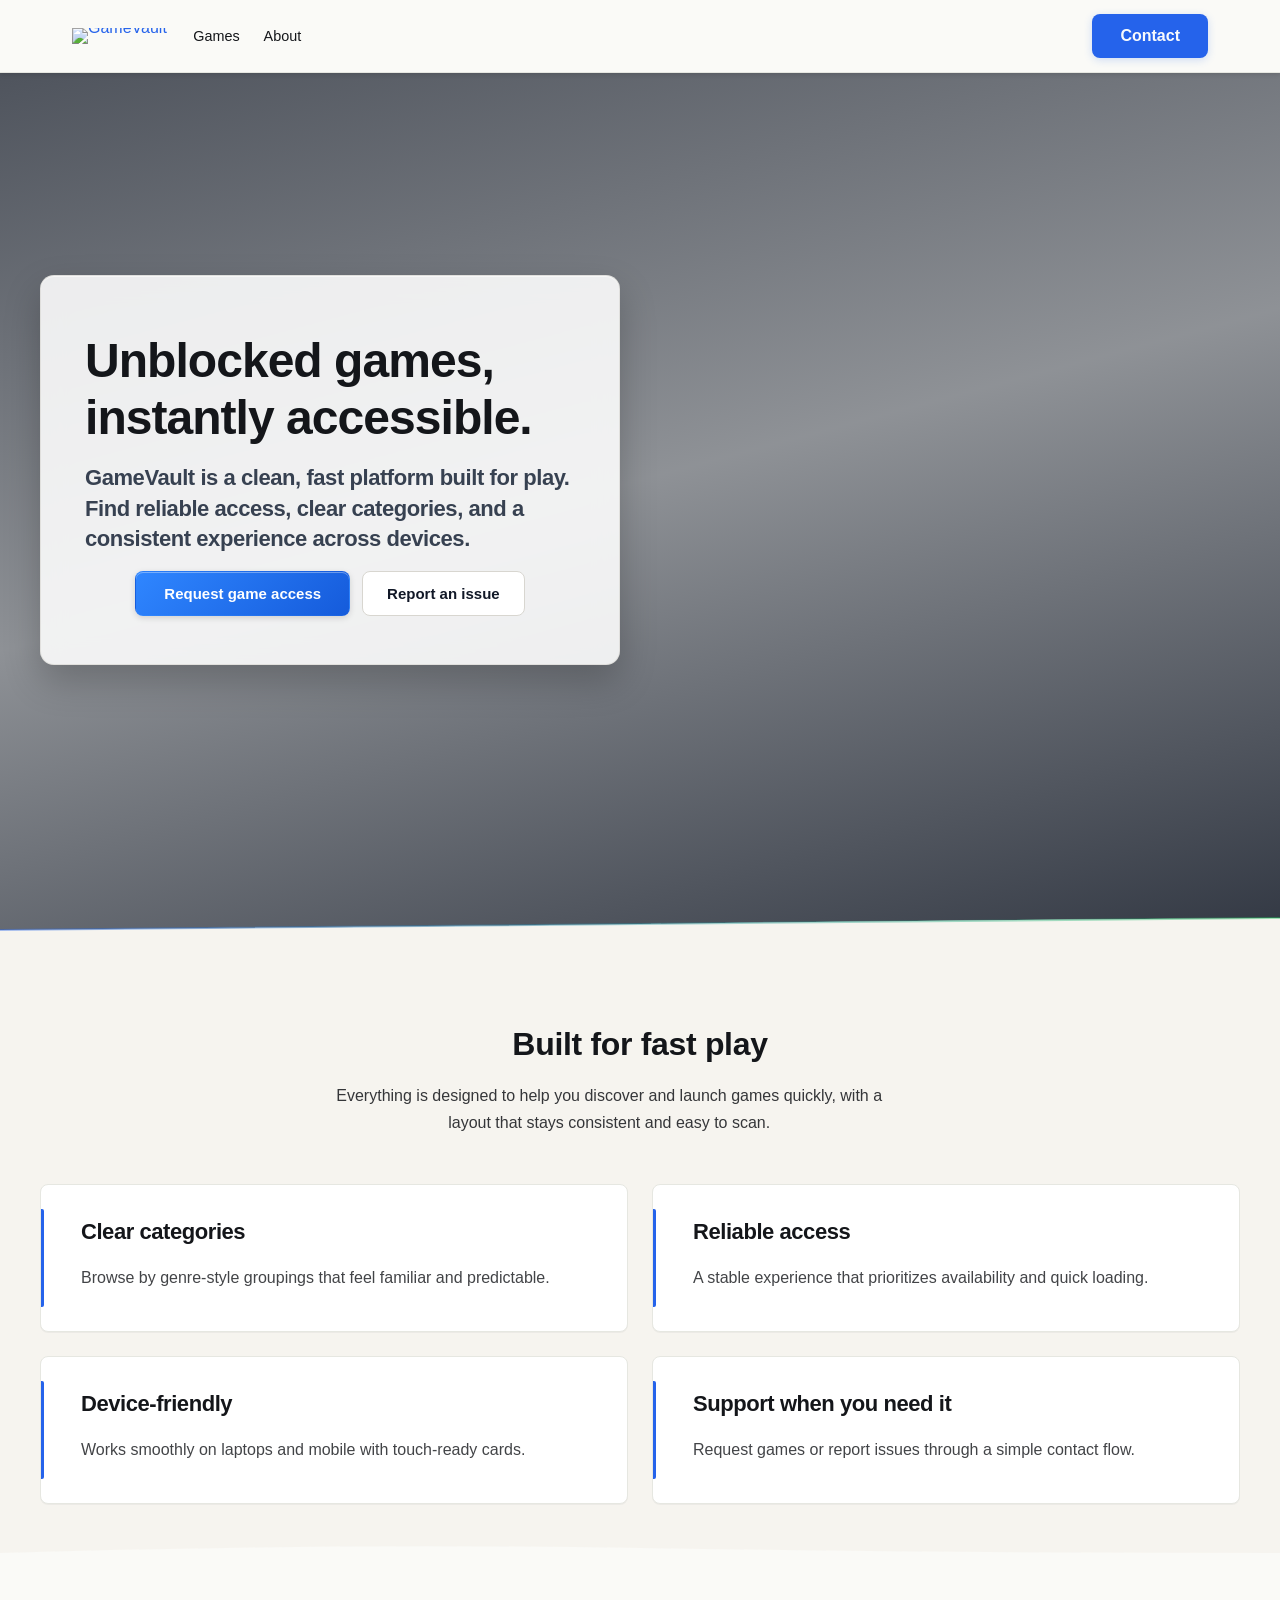
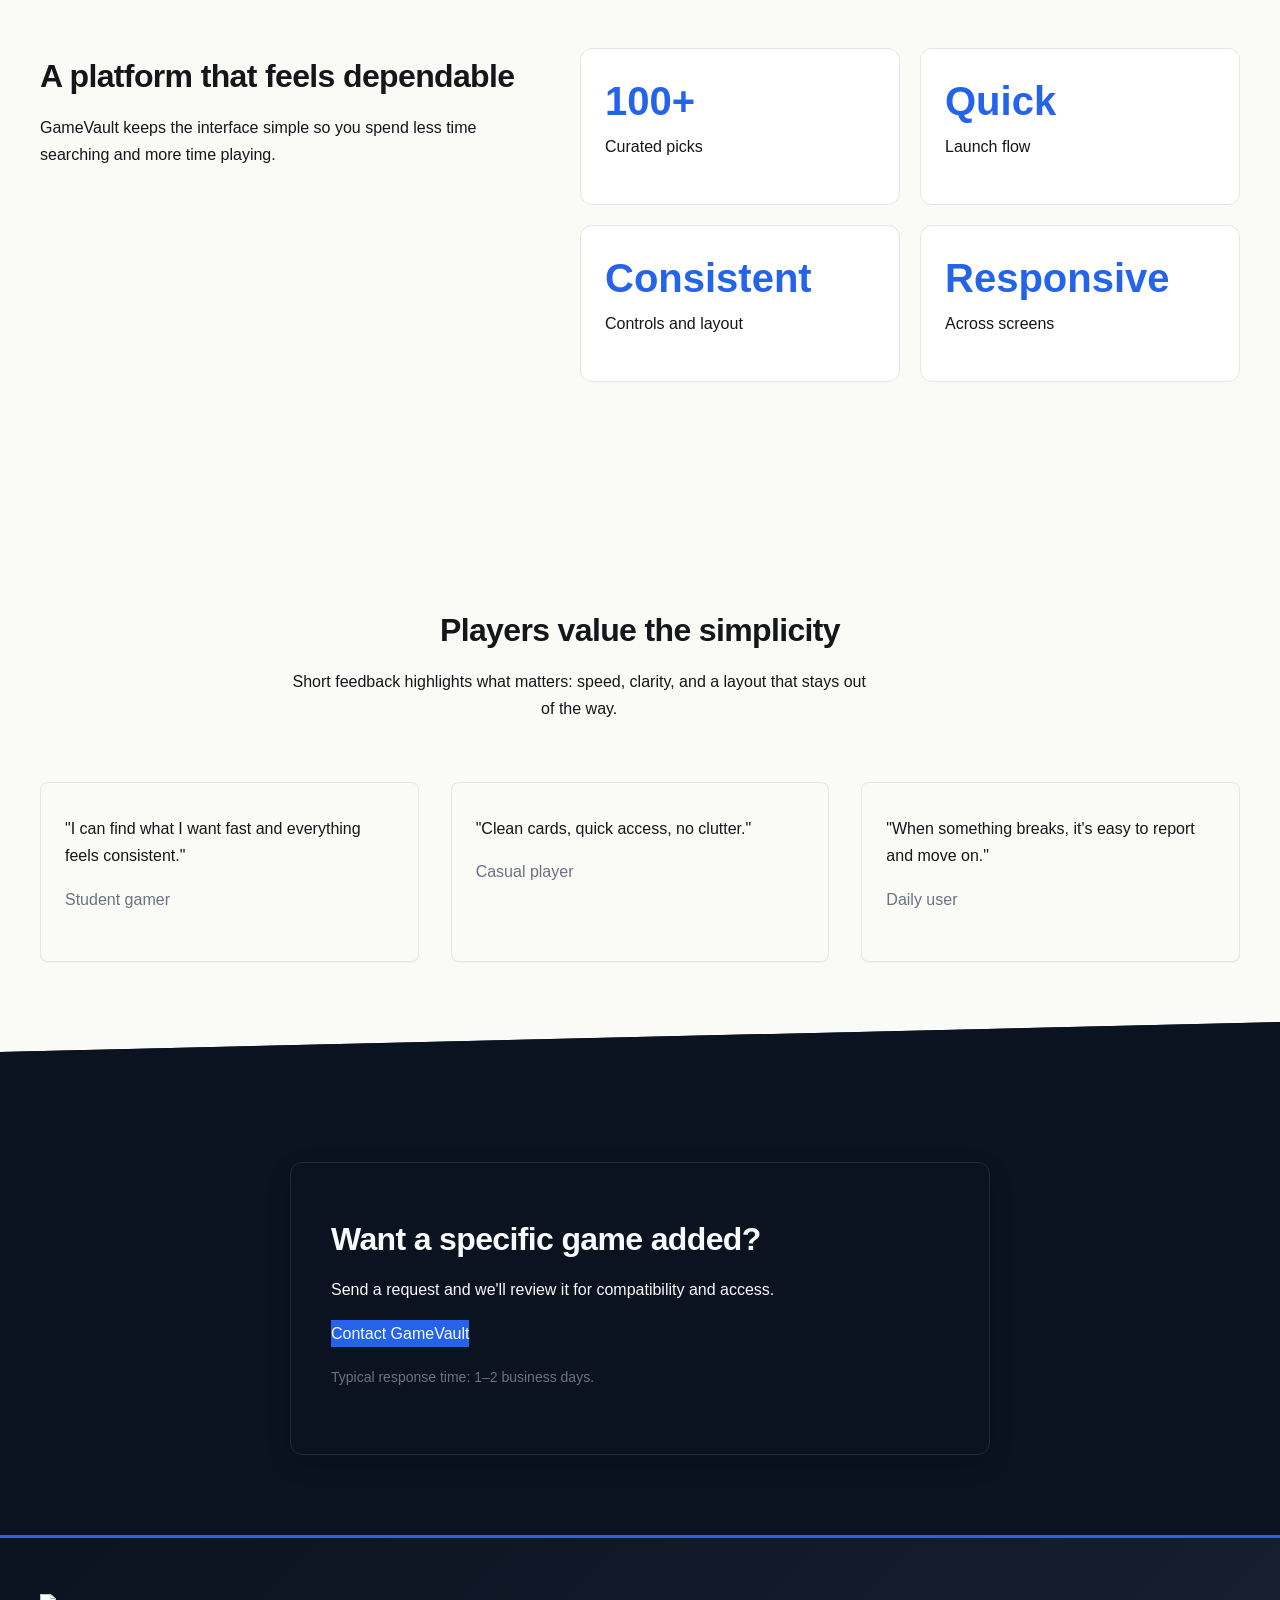
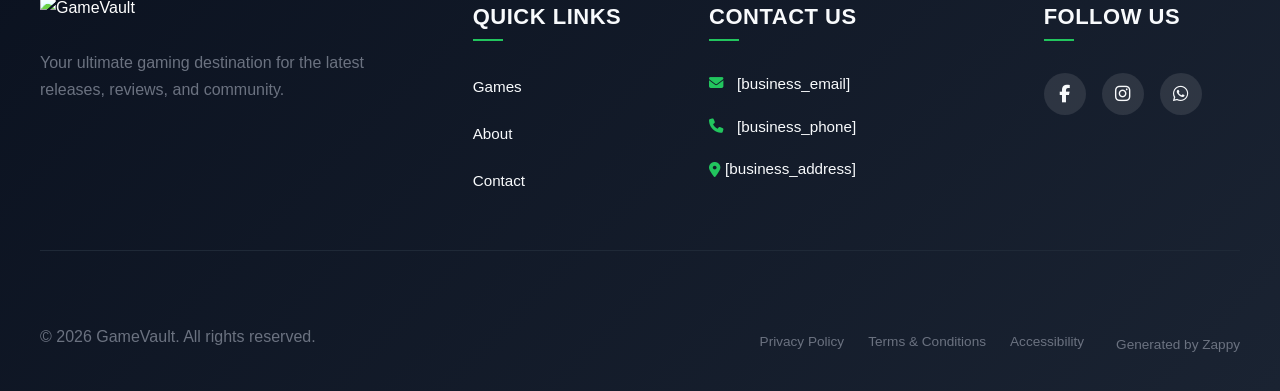
==== commit 2976f180: "Background sync: Progressive GitHub Sync" ====
--- a/index.html
+++ b/index.html
@@ -300,16 +300,16 @@
 
   <nav class="navbar">
   <button class="mobile-toggle" id="mobileToggle" aria-label="Menu">
-    <svg class="hamburger-icon" width="24" height="24" viewbox="0 0 24 24" fill="none">
+    <svg class="hamburger-icon" width="24" height="24" viewBox="0 0 24 24" fill="none">
       <path d="M3 12h18M3 6h18M3 18h18" stroke="currentColor" stroke-width="2" stroke-linecap="round"></path>
     </svg>
-    <svg class="close-icon" width="24" height="24" viewbox="0 0 24 24" fill="none" style="display:none;">
+    <svg class="close-icon" width="24" height="24" viewBox="0 0 24 24" fill="none" style="display:none;">
       <path d="M18 6L6 18M6 6l12 12" stroke="currentColor" stroke-width="2" stroke-linecap="round"></path>
     </svg>
   </button>
   
   <button class="phone-header-btn" aria-label="Call">
-    <svg width="20" height="20" viewbox="0 0 24 24" fill="currentColor">
+    <svg width="20" height="20" viewBox="0 0 24 24" fill="currentColor">
       <path d="M22 16.92v3a2 2 0 0 1-2.18 2 19.79 19.79 0 0 1-8.63-3.07 19.5 19.5 0 0 1-6-6 19.79 19.79 0 0 1-3.07-8.67A2 2 0 0 1 4.11 2h3a2 2 0 0 1 2 1.72 12.84 12.84 0 0 0 .7 2.81 2 2 0 0 1-.45 2.11L8.09 9.91a16 16 0 0 0 6 6l1.27-1.27a2 2 0 0 1 2.11-.45 12.84 12.84 0 0 0 2.81.7A2 2 0 0 1 22 16.92z"></path>
     </svg>
   </button>
@@ -317,7 +317,7 @@
   <div class="nav-container">
     <div class="nav-brand">
       <a href="/" class="logo-link">
-        <img src="/assets/gamevault-gaming-logo.webp" alt="GameVault" class="logo">
+        <img src="/assets/gamevault-gaming-logo-1772652564828-35nyh4.webp?v=1772652565074-ex7xtt" alt="GameVault" class="logo">
       </a>
     </div>
     
@@ -330,24 +330,24 @@
 </nav>
   
   <main>
-    <section class="home-hero-section" data-layout-spec="Home-Hero" data-hero-type="fullscreen-scrim">
-  <img data-hero-bg="true" data-placeholder="home-hero-bg" data-context="Dynamic gaming environment showing multiple gaming screens with vibrant blue and green lighting effects, modern gaming setup with controllers and keyboards visible, energetic atmosphere suggesting instant accessibility and unblocked gameplay, professional gaming platform aesthetic with clean interface elements visible in background" width="1920" height="1080" src="/assets/site-home-hero-bg.webp" alt="GameVault unblocked games platform interface" class="hero-bg" data-preserve-bg="0">
-  
-  <div class="hero-scrim" aria-hidden="true"></div>
+    <section class="home-hero-section" data-layout-spec="Home-Hero" data-hero-type="fullscreen-scrim" id="zappy-section-1772652144648-4058" data-zappy-bg-type="image" data-zappy-bg-color="" data-zappy-bg-image="assets/site-home-hero-bg.webp" data-zappy-bg-overlay-color="#0b1220" data-zappy-bg-overlay-opacity="85" data-zappy-bg-video-type="" data-zappy-bg-video-url="">
+  <img data-hero-bg="true" data-placeholder="home-hero-bg" data-context="Dynamic gaming environment showing multiple gaming screens with vibrant blue and green lighting effects, modern gaming setup with controllers and keyboards visible, energetic atmosphere suggesting instant accessibility and unblocked gameplay, professional gaming platform aesthetic with clean interface elements visible in background" width="1920" height="1080" src="/assets/site-home-hero-bg.webp" alt="GameVault unblocked games platform interface" class="hero-bg zappy-editable-image" data-preserve-bg="0" data-hero-background="true" data-element-type="image" data-element-id="img-1772652577370-uauowmc7z" data-resize-handler-attached="true">
+  
+  <div class="hero-scrim" aria-hidden="true" style="opacity: 1"></div>
   
   <div class="hero-content">
     <div class="hero-overlay-card">
-      <h1>Unblocked games, instantly accessible.</h1>
+      <h1 style="">Unblocked games, instantly accessible.</h1>
       <h3>GameVault is a clean, fast platform built for play. Find reliable access, clear categories, and a consistent experience across devices.</h3>
-      <div class="hero-cta-row">
-        <a href="/contact" class="btn-primary">Request game access</a>
-        <a href="/contact" class="btn-secondary">Report an issue</a>
+      <div class="hero-cta-row" style="text-align: center !important; display: flex !important; justify-content: center !important; align-items: flex-start !important; width: 100% !important;">
+        <a href="/games" class="btn btn-primary" data-element-type="button" data-element-id="btn-1772652577364-ulaafxz45" data-native-element="true" style="outline: none; border-color: transparent !important; color: rgb(255, 255, 255) !important; background-color: transparent !important; background-image: linear-gradient(135deg, rgb(47, 134, 255), rgb(21, 91, 219)) !important;">Request game access</a>
+        <a href="/contact" class="btn-secondary" data-element-type="button" data-element-id="btn-1772652577364-0dhop2o8p" data-native-element="true">Report an issue</a>
       </div>
     </div>
   </div>
   
   <div class="home-hero-divider-wrapper">
-    <svg data-no-icon-edit="true" aria-hidden="true" viewbox="0 0 1200 60" preserveaspectratio="none" xmlns="http://www.w3.org/2000/svg">
+    <svg data-no-icon-edit="true" aria-hidden="true" viewBox="0 0 1200 60" preserveAspectRatio="none" xmlns="http://www.w3.org/2000/svg">
       <defs>
         <linearGradient id="divider-highlight" x1="0%" y1="0%" x2="100%" y2="0%">
           <stop offset="0%" style="stop-color:rgba(37,99,235,0.4);stop-opacity:1"></stop>
@@ -403,7 +403,7 @@
   </div>
   
   <div class="home-benefits-divider-wrapper">
-    <svg data-no-icon-edit="true" aria-hidden="true" viewbox="0 0 1200 40" preserveaspectratio="none" xmlns="http://www.w3.org/2000/svg">
+    <svg data-no-icon-edit="true" aria-hidden="true" viewBox="0 0 1200 40" preserveAspectRatio="none" xmlns="http://www.w3.org/2000/svg">
       <path d="M0,40 L0,25 Q300,15 600,20 T1200,25 L1200,40 Z" fill="var(--bg-light)"></path>
     </svg>
   </div>
@@ -437,7 +437,7 @@
     </div>
   </div>
   <div class="home-stats-divider-wrapper">
-    <svg data-no-icon-edit="true" aria-hidden="true" viewbox="0 0 1200 60" preserveaspectratio="none" xmlns="http://www.w3.org/2000/svg">
+    <svg data-no-icon-edit="true" aria-hidden="true" viewBox="0 0 1200 60" preserveAspectRatio="none" xmlns="http://www.w3.org/2000/svg">
       <path d="M0,60 L0,30 L150,30 L150,20 L300,20 L300,10 L450,10 L450,0 L600,0 L600,10 L750,10 L750,20 L900,20 L900,30 L1050,30 L1050,40 L1200,40 L1200,60 Z" fill="var(--bg-light)"></path>
     </svg>
   </div>
@@ -465,7 +465,7 @@
     </div>
   </div>
   <div class="home-testimonials-divider-wrapper">
-    <svg data-no-icon-edit="true" aria-hidden="true" viewbox="0 0 1200 60" preserveaspectratio="none" xmlns="http://www.w3.org/2000/svg">
+    <svg data-no-icon-edit="true" aria-hidden="true" viewBox="0 0 1200 60" preserveAspectRatio="none" xmlns="http://www.w3.org/2000/svg">
       <defs>
         <linearGradient id="testimonials-fade" x1="0%" y1="0%" x2="0%" y2="100%">
           <stop offset="0%" style="stop-color:var(--bg-light);stop-opacity:1"></stop>
@@ -490,7 +490,7 @@
 </section>
   </main>
   
-  <footer class="site-footer"><div class="footer-container"><div class="footer-top"><div class="footer-column footer-brand"><img src="/assets/gamevault-gaming-logo.webp" alt="GameVault" class="logo"><p class="footer-tagline">Your ultimate gaming destination for the latest releases, reviews, and community.</p></div><div class="footer-column footer-links"><h3 class="footer-heading">Quick Links</h3><ul class="footer-nav"><li><a href="/games">Games</a></li><li><a href="/about">About</a></li><li><a href="/contact">Contact</a></li></ul></div><div class="footer-column footer-contact"><h3 class="footer-heading">Contact Us</h3><ul class="contact-list"><li><i class="fas fa-envelope"></i><a href="mailto:[business_email]">[business_email]</a></li><li><i class="fas fa-phone"></i><a href="tel:[business_phone]">[business_phone]</a></li><li><a href="/"><i class="fas fa-map-marker-alt"></i><span>[business_address]</span></a></li></ul></div><div class="footer-column footer-social"><h3 class="footer-heading">Follow Us</h3><div class="social-links"><a href="[facebook_handle]" aria-label="Facebook"><i class="fab fa-facebook-f"></i></a><a href="[instagram_handle]" aria-label="Instagram"><i class="fab fa-instagram"></i></a><a href="[whatsapp_handle]" aria-label="WhatsApp"><i class="fab fa-whatsapp"></i></a></div></div></div><div class="footer-bottom"><div class="footer-bottom-left"><p class="copyright">© 2026 GameVault. All rights reserved.</p></div><div class="footer-bottom-right"><ul class="legal-links"><li><a href="/privacy">Privacy Policy</a></li><li><a href="/terms">Terms &amp; Conditions</a></li><li><a href="/accessibility">Accessibility</a></li></ul><a href="https://zappy5.com" target="_blank" class="zappy-attribution">Generated by Zappy</a></div></div></div></footer>
+  <footer class="site-footer"><div class="footer-container"><div class="footer-top"><div class="footer-column footer-brand"><img src="/assets/gamevault-gaming-logo-1772652564828-35nyh4.webp?v=1772652565074-ex7xtt" alt="GameVault" class="logo"><p class="footer-tagline">Your ultimate gaming destination for the latest releases, reviews, and community.</p></div><div class="footer-column footer-links"><h3 class="footer-heading">Quick Links</h3><ul class="footer-nav"><li><a href="/games">Games</a></li><li><a href="/about">About</a></li><li><a href="/contact">Contact</a></li></ul></div><div class="footer-column footer-contact"><h3 class="footer-heading">Contact Us</h3><ul class="contact-list"><li><i class="fas fa-envelope"></i><a href="mailto:[business_email]">[business_email]</a></li><li><i class="fas fa-phone"></i><a href="tel:[business_phone]">[business_phone]</a></li><li><a href="/"><i class="fas fa-map-marker-alt"></i><span>[business_address]</span></a></li></ul></div><div class="footer-column footer-social"><h3 class="footer-heading">Follow Us</h3><div class="social-links"><a href="[facebook_handle]" aria-label="Facebook"><i class="fab fa-facebook-f"></i></a><a href="[instagram_handle]" aria-label="Instagram"><i class="fab fa-instagram"></i></a><a href="[whatsapp_handle]" aria-label="WhatsApp"><i class="fab fa-whatsapp"></i></a></div></div></div><div class="footer-bottom"><div class="footer-bottom-left"><p class="copyright">© 2026 GameVault. All rights reserved.</p></div><div class="footer-bottom-right"><ul class="legal-links"><li><a href="/privacy">Privacy Policy</a></li><li><a href="/terms">Terms &amp; Conditions</a></li><li><a href="/accessibility">Accessibility</a></li></ul><a href="https://zappy5.com" target="_blank" class="zappy-attribution">Generated by Zappy</a></div></div></div></footer>
   
   <a href="https://wa.me/[whatsapp_handle]" class="whatsapp-float" aria-label="WhatsApp">
     <i class="fab fa-whatsapp"></i>
